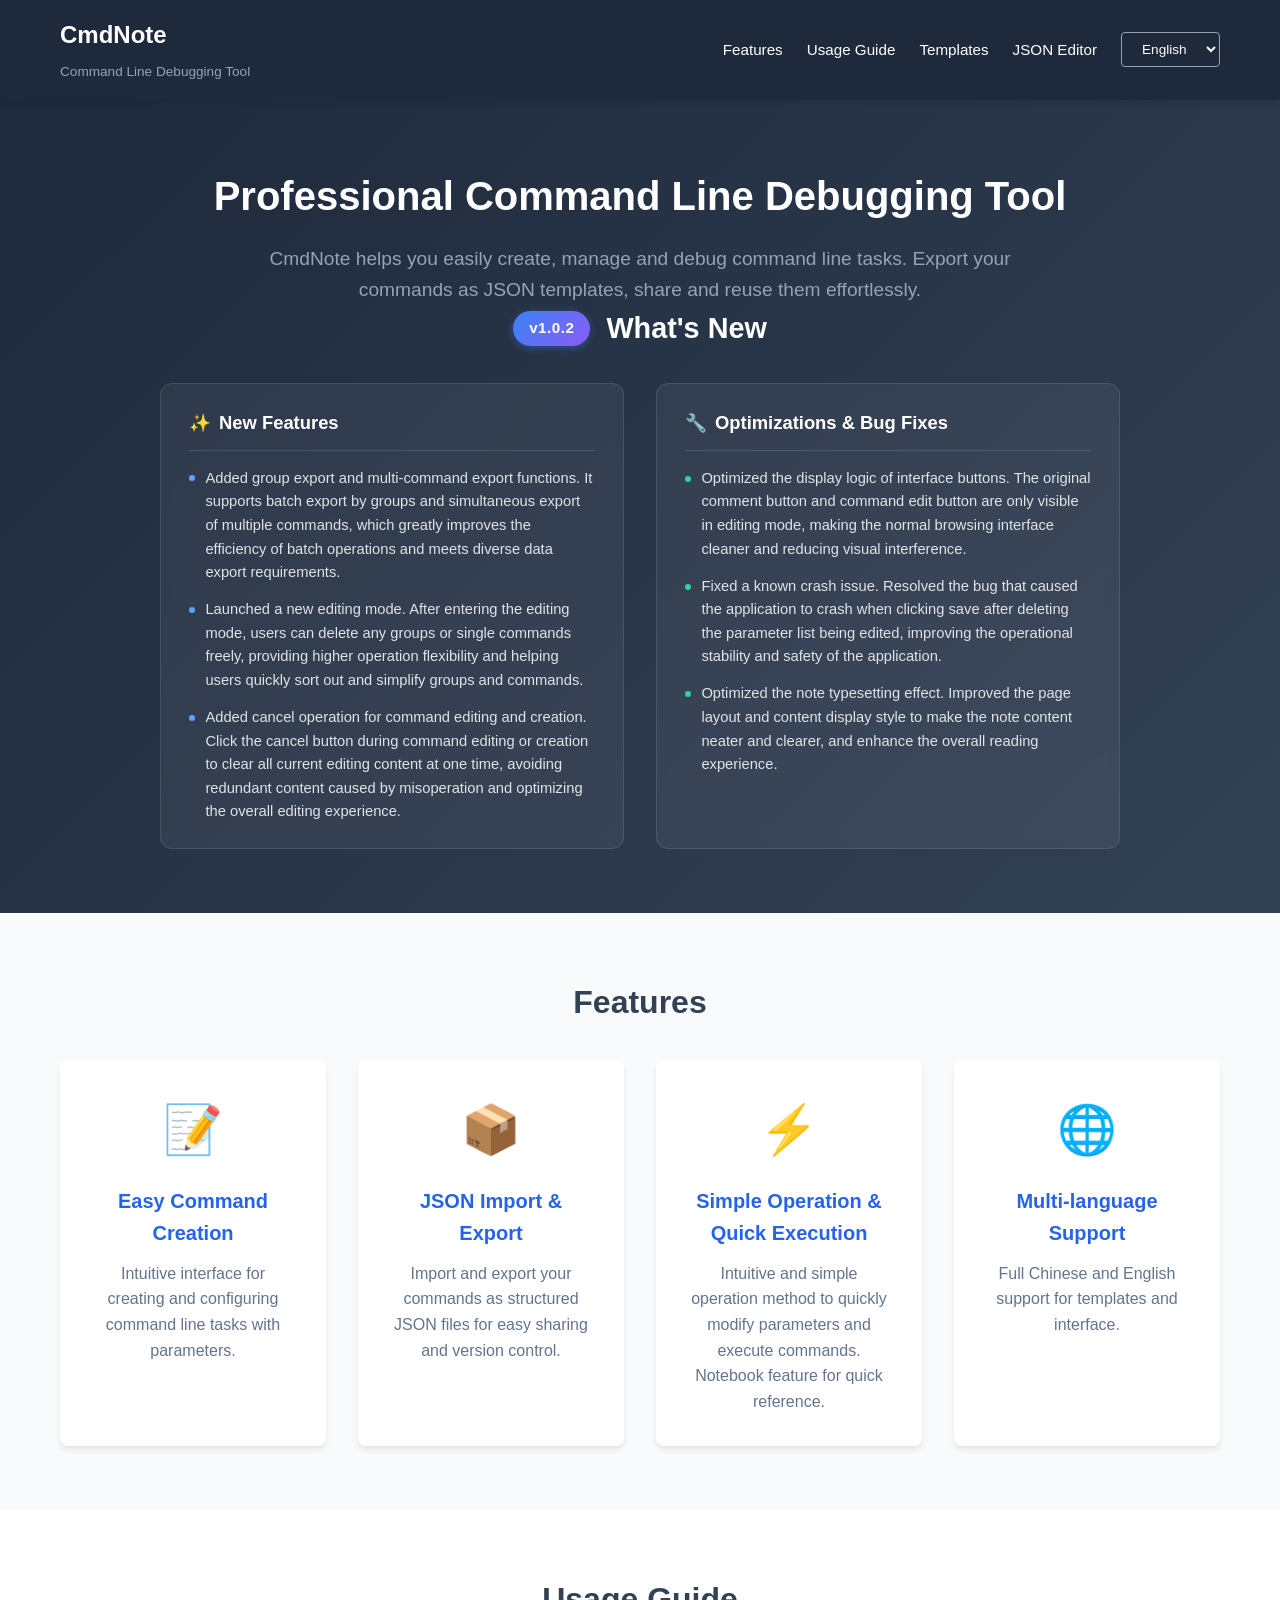
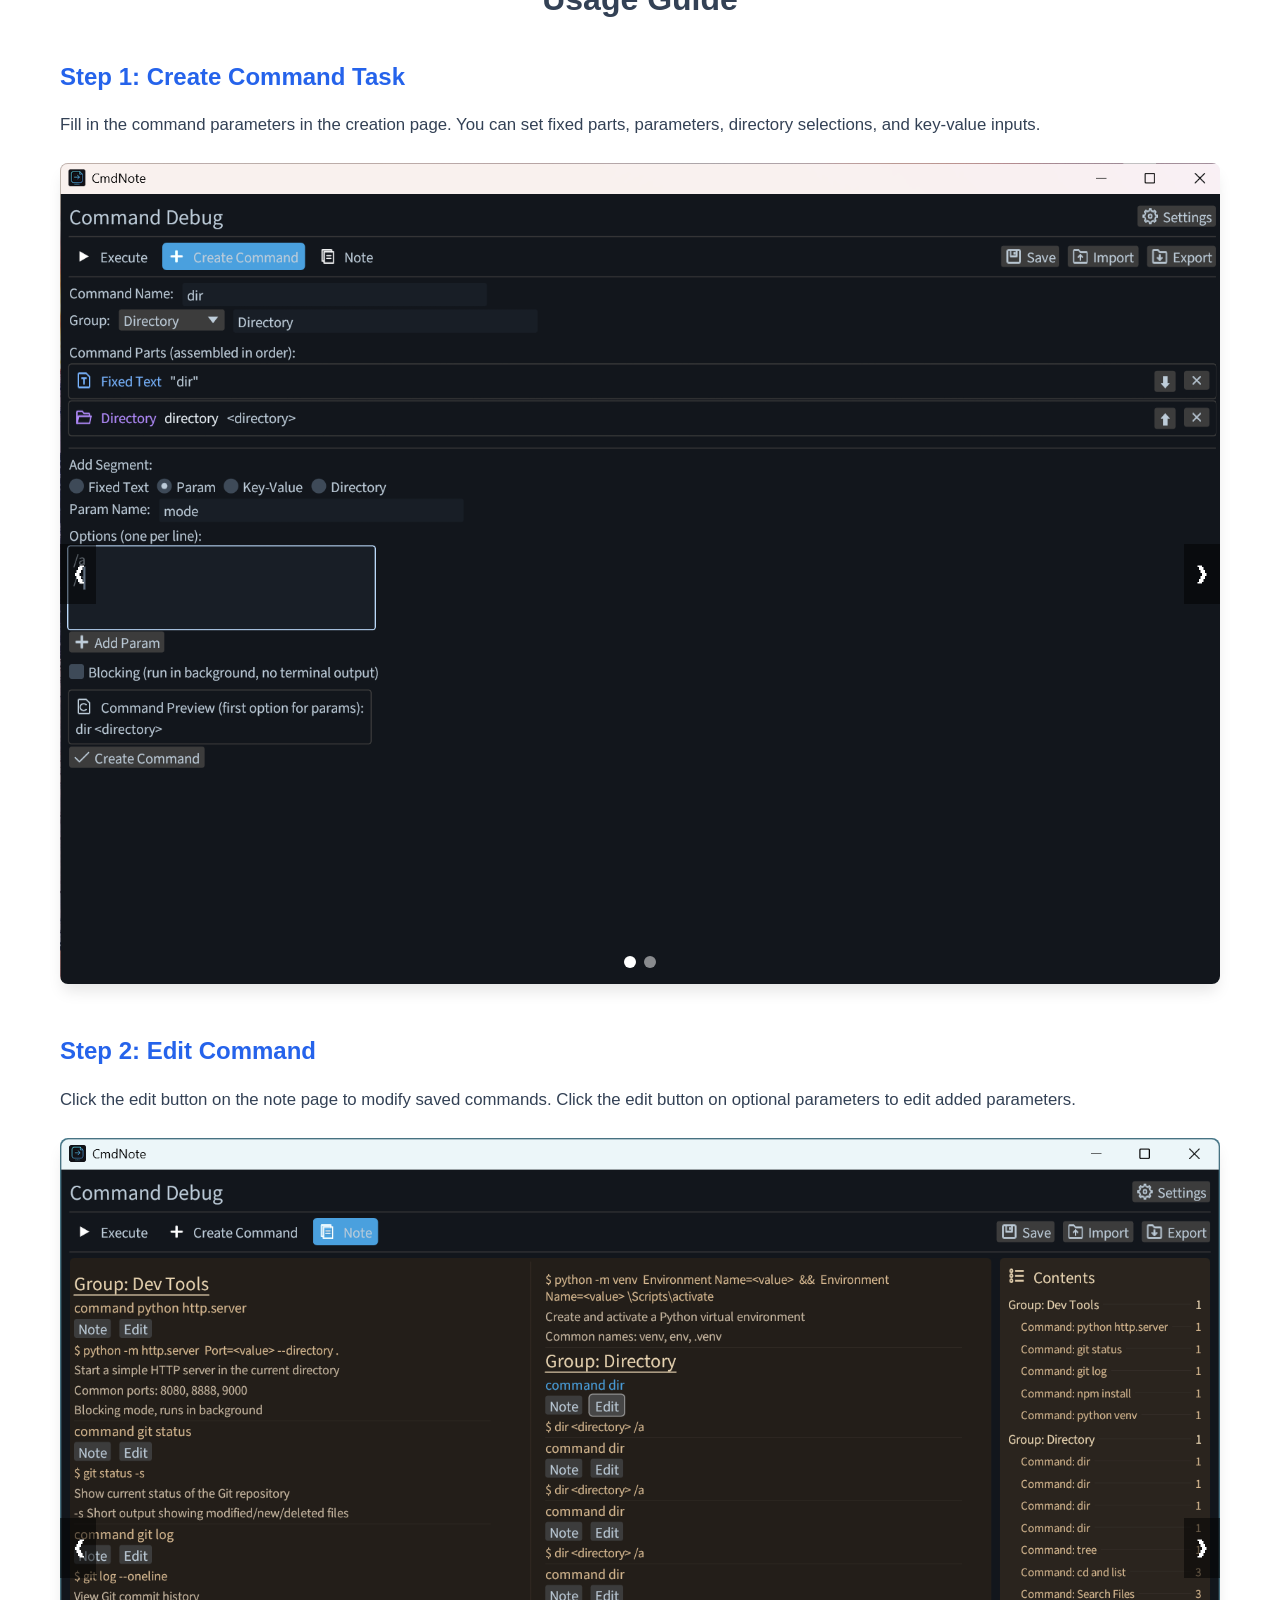
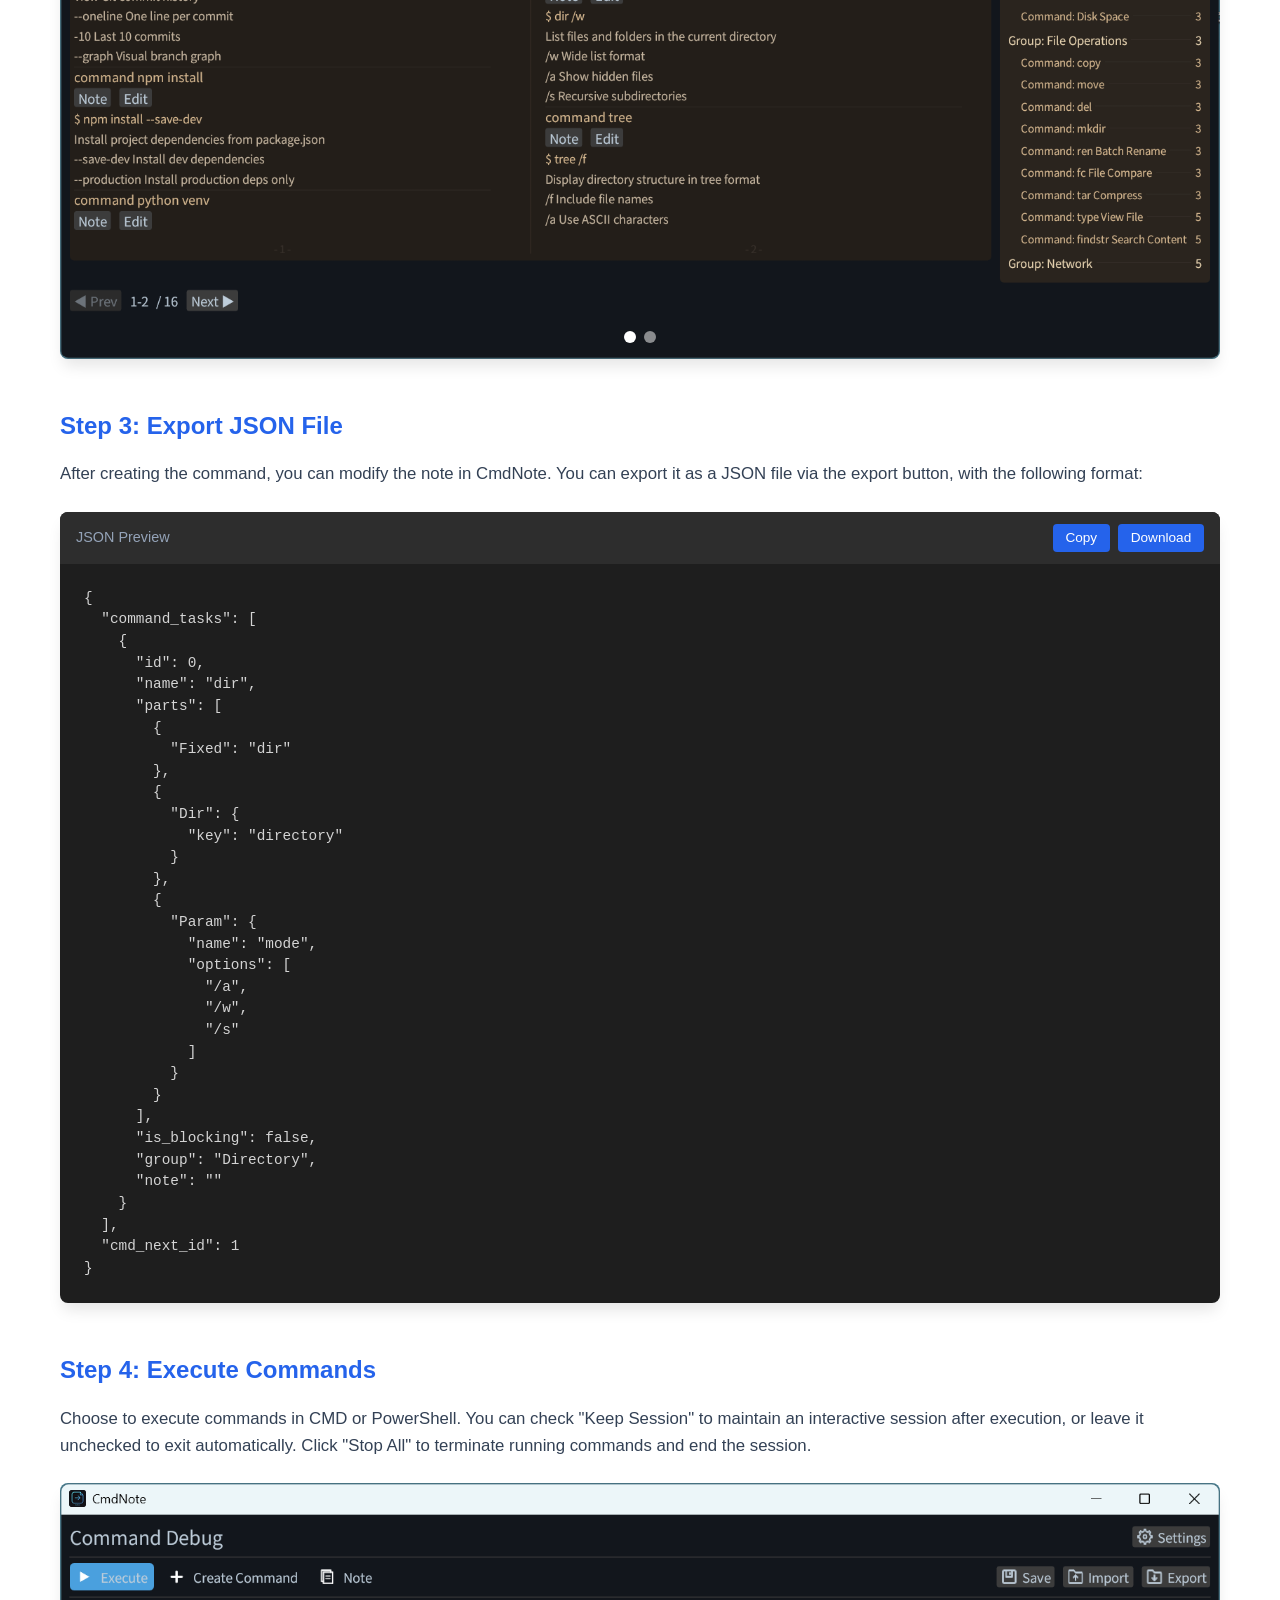
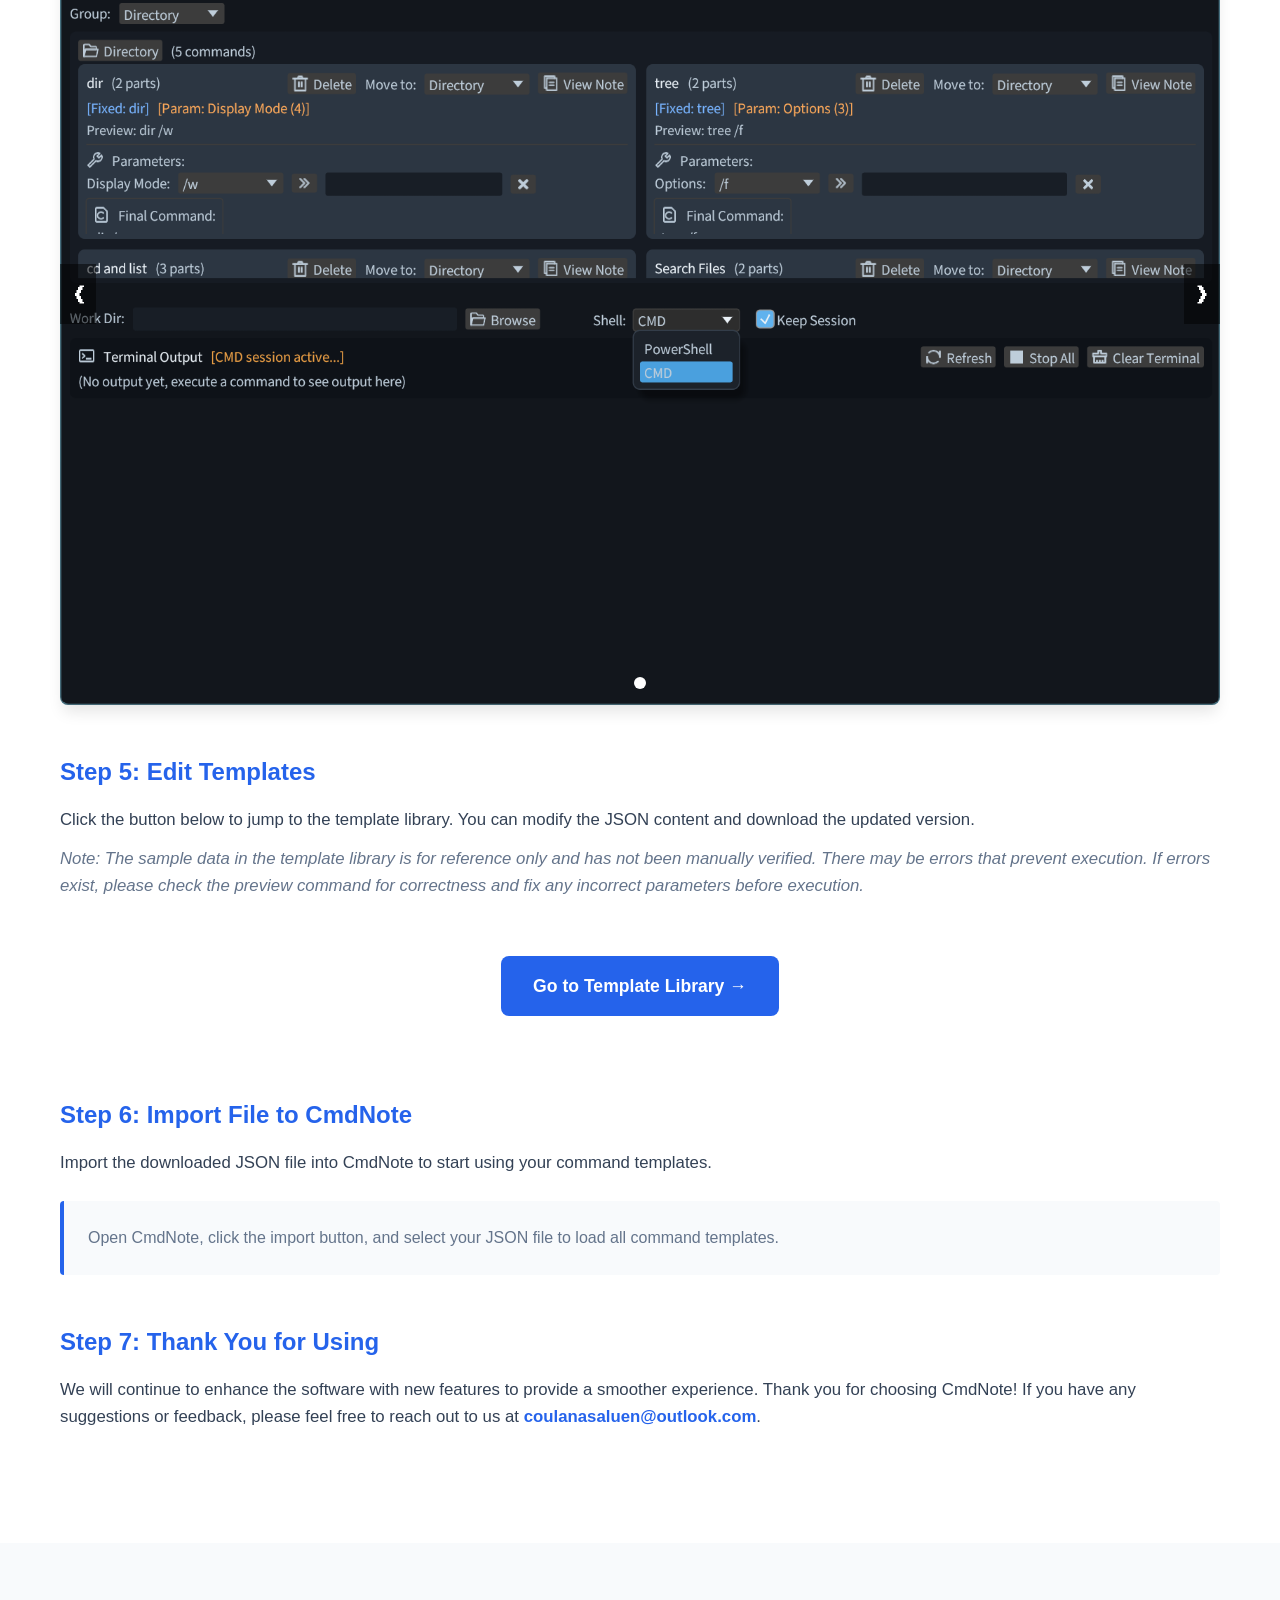
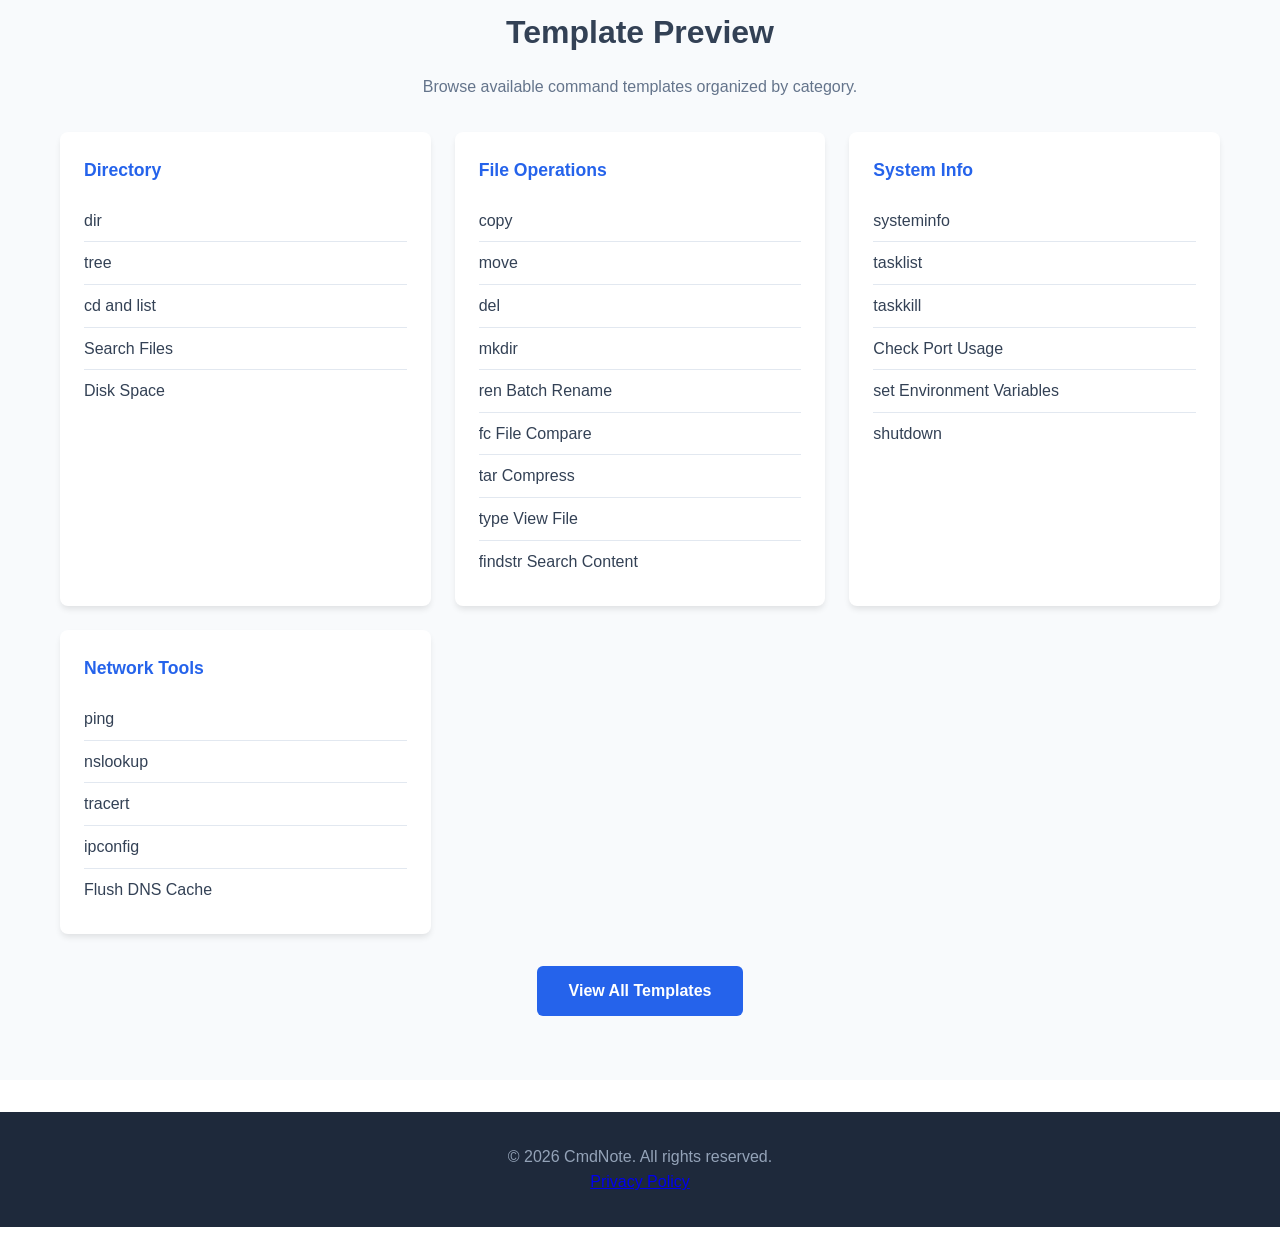
==== index.html @ c397da5b "add update note" ====
<!DOCTYPE html>
<html lang="zh-CN">

<head>
    <meta charset="UTF-8">
    <meta name="viewport" content="width=device-width, initial-scale=1.0">
    <title>CmdNote - Command Line Debugging Tool</title>
    <link rel="stylesheet" href="css/style.css">
</head>

<body>
    <header class="header">
        <div class="container">
            <div class="logo">
                <h1>CmdNote</h1>
                <span class="tagline" data-i18n="tagline">Command Line Debugging Tool</span>
            </div>
            <nav class="nav">
                <a href="#features" data-i18n="nav_features">Features</a>
                <a href="#usage" data-i18n="nav_usage">Usage Guide</a>
                <a href="#templates" data-i18n="nav_templates">Templates</a>
                <a href="editor.html" data-i18n="nav_editor">JSON Editor</a>
                <select id="langSelect" class="lang-select">
                    <option value="en">English</option>
                    <option value="zh">中文</option>
                </select>
            </nav>
        </div>
    </header>

    <main>
        <section class="hero">
            <div class="container">
                <h2 data-i18n="hero_title">Professional Command Line Debugging Tool</h2>
                <p class="hero-desc" data-i18n="hero_desc">CmdNote helps you easily create, manage and debug command
                    line tasks. Export your commands as JSON templates, share and reuse them effortlessly.</p>
                <div class="update-notes" id="updateNotes">
                    <div class="update-header">
                        <span class="update-badge" id="updateBadge"></span>
                        <h3 class="update-title" data-i18n="update_title">What's New</h3>
                    </div>
                    <div class="update-columns" id="updateColumns">
                        <div class="update-section" id="newFeaturesSection">
                            <h4 class="update-section-title" id="newFeaturesTitle"></h4>
                            <ul class="update-list" id="newFeaturesList"></ul>
                        </div>
                        <div class="update-section" id="bugFixesSection">
                            <h4 class="update-section-title" id="bugFixesTitle"></h4>
                            <ul class="update-list" id="bugFixesList"></ul>
                        </div>
                    </div>
                </div>
            </div>
        </section>

        <section id="features" class="features">
            <div class="container">
                <h2 data-i18n="features_title">Features</h2>
                <div class="feature-grid">
                    <div class="feature-card">
                        <div class="feature-icon">📝</div>
                        <h3 data-i18n="feature_1_title">Easy Command Creation</h3>
                        <p data-i18n="feature_1_desc">Intuitive interface for creating and configuring command line
                            tasks with parameters.</p>
                    </div>
                    <div class="feature-card">
                        <div class="feature-icon">📦</div>
                        <h3 data-i18n="feature_2_title">JSON Import & Export</h3>
                        <p data-i18n="feature_2_desc">Import and export your commands as structured JSON files for easy
                            sharing and version control.</p>
                    </div>
                    <div class="feature-card">
                        <div class="feature-icon">⚡</div>
                        <h3 data-i18n="feature_3_title">Simple Operation & Quick Execution</h3>
                        <p data-i18n="feature_3_desc">Intuitive and simple operation method to quickly modify parameters
                            and execute commands. Notebook feature for quick reference.</p>
                    </div>
                    <div class="feature-card">
                        <div class="feature-icon">🌐</div>
                        <h3 data-i18n="feature_4_title">Multi-language Support</h3>
                        <p data-i18n="feature_4_desc">Full Chinese and English support for templates and interface.</p>
                    </div>
                </div>
            </div>
        </section>

        <section id="usage" class="usage-guide">
            <div class="container">
                <h2 data-i18n="usage_title">Usage Guide</h2>

                <div class="usage-step">
                    <h3 data-i18n="step_1_title">Step 1: Create Command Task</h3>
                    <p data-i18n="step_1_desc">Fill in the command parameters in the creation page. You can set fixed
                        parts, parameters, directory selections, and key-value inputs.</p>
                    <div class="carousel" id="step1Carousel">
                        <div class="carousel-inner">
                            <div class="carousel-item active">
                                <img src="create_1.png" alt="Command Creation Page 1">
                            </div>
                            <div class="carousel-item">
                                <img src="create_2.png" alt="Command Creation Page 2">
                            </div>
                        </div>
                        <button class="carousel-control prev" onclick="moveCarousel(-1)">&#10094;</button>
                        <button class="carousel-control next" onclick="moveCarousel(1)">&#10095;</button>
                        <div class="carousel-indicators">
                            <span class="indicator active" onclick="goToSlide(0)"></span>
                            <span class="indicator" onclick="goToSlide(1)"></span>
                        </div>
                    </div>
                </div>

                <div class="usage-step">
                    <h3 data-i18n="step_2_title">Step 2: Edit Command</h3>
                    <p data-i18n="step_2_desc">Click the edit button on the note page to modify saved commands. Click
                        the edit button on optional parameters to edit added parameters.</p>
                    <div class="carousel" id="step2Carousel">
                        <div class="carousel-inner">
                            <div class="carousel-item active">
                                <img src="edit1.png" alt="Command Edit Page 1">
                            </div>
                            <div class="carousel-item">
                                <img src="edit2.png" alt="Command Edit Page 2">
                            </div>
                        </div>
                        <button class="carousel-control prev"
                            onclick="moveCarousel(-1, 'step2Carousel')">&#10094;</button>
                        <button class="carousel-control next"
                            onclick="moveCarousel(1, 'step2Carousel')">&#10095;</button>
                        <div class="carousel-indicators">
                            <span class="indicator active" onclick="goToSlide(0, 'step2Carousel')"></span>
                            <span class="indicator" onclick="goToSlide(1, 'step2Carousel')"></span>
                        </div>
                    </div>
                </div>

                <div class="usage-step">
                    <h3 data-i18n="step_3_title">Step 3: View Exported JSON</h3>
                    <p data-i18n="step_3_desc">After creating the command, the system will generate a structured JSON
                        file. You can copy or download it directly.</p>
                    <div class="code-demo">
                        <div class="code-header">
                            <span data-i18n="json_preview">JSON Preview</span>
                            <div class="code-actions">
                                <button class="btn-copy" onclick="copyDemoJson()" data-i18n="btn_copy">Copy</button>
                                <button class="btn-download" onclick="downloadDemoJson()"
                                    data-i18n="btn_download">Download</button>
                            </div>
                        </div>
                        <pre class="code-block"><code id="demoJson">{
  "command_tasks": [
    {
      "id": 0,
      "name": "dir",
      "parts": [
        {
          "Fixed": "dir"
        },
        {
          "Dir": {
            "key": "directory"
          }
        },
        {
          "Param": {
            "name": "mode",
            "options": [
              "/a",
              "/w",
              "/s"
            ]
          }
        }
      ],
      "is_blocking": false,
      "group": "Directory",
      "note": ""
    }
  ],
  "cmd_next_id": 1
}</code></pre>
                    </div>
                </div>

                <div class="usage-step">
                    <h3 data-i18n="step_4_title">Step 4: Execute Commands</h3>
                    <p data-i18n="step_4_desc">Choose to execute commands in CMD or PowerShell. You can check "Keep
                        Session" to maintain an interactive session after execution, or leave it unchecked to exit
                        automatically. Click "Stop All" to terminate running commands and end the session.</p>
                    <div class="carousel" id="step4Carousel">
                        <div class="carousel-inner">
                            <div class="carousel-item active">
                                <img src="exec.png" alt="Command Execution Page">
                            </div>
                        </div>
                        <button class="carousel-control prev"
                            onclick="moveCarousel(-1, 'step4Carousel')">&#10094;</button>
                        <button class="carousel-control next"
                            onclick="moveCarousel(1, 'step4Carousel')">&#10095;</button>
                        <div class="carousel-indicators">
                            <span class="indicator active" onclick="goToSlide(0, 'step4Carousel')"></span>
                        </div>
                    </div>
                </div>

                <div class="usage-step">
                    <h3 data-i18n="step_5_title">Step 5: Edit Templates</h3>
                    <p data-i18n="step_5_desc">Click the button below to jump to the template library. You can modify
                        the JSON content and download the updated version.</p>
                    <p class="usage-tip" data-i18n="step_5_tip"></p>
                    <div class="edit-link-container">
                        <a href="editor.html" class="edit-link" data-i18n="edit_link_text">Go to Template Library →</a>
                    </div>
                </div>

                <div class="usage-step">
                    <h3 data-i18n="step_6_title">Step 6: Import File to CmdNote</h3>
                    <p data-i18n="step_6_desc">Import the downloaded JSON file into CmdNote to start using your command
                        templates.</p>
                    <div class="import-tip">
                        <p data-i18n="import_tip">Open CmdNote, click the import button, and select your JSON file to
                            load all command templates.</p>
                    </div>
                </div>

                <div class="usage-step">
                    <h3 data-i18n="step_7_title">Step 7: Thank You for Using</h3>
                    <p data-i18n="step_7_desc">The software will continue to be updated with new features to make
                        operations more convenient. Thank you for using, and feel free to send your valuable feedback to
                        coulanasaluen@outlook.com.</p>
                </div>
            </div>
        </section>

        <section id="templates" class="templates-preview">
            <div class="container">
                <h2 data-i18n="templates_title">Template Preview</h2>
                <p class="templates-desc" data-i18n="templates_desc">Browse available command templates organized by
                    category.</p>
                <div id="templatePreview" class="template-preview-grid">
                </div>
                <div class="view-all-container">
                    <a href="editor.html" class="btn-primary" data-i18n="view_all_templates">View All Templates</a>
                </div>
            </div>
        </section>
    </main>

    <footer class="footer">
        <div class="container">
            <p>&copy; 2026 CmdNote. <span data-i18n="footer_rights">All rights reserved.</span></p>
            <p class="footer-links">
                <a href="privacy.html" data-i18n="footer_privacy">Privacy Policy</a>
            </p>
        </div>
    </footer>

    <script src="js/data.js"></script>
    <script src="js/i18n.js"></script>
    <script src="js/main.js"></script>
</body>

</html>
---- css/style.css ----
* {
    margin: 0;
    padding: 0;
    box-sizing: border-box;
}

:root {
    --primary-color: #2563eb;
    --primary-dark: #1d4ed8;
    --secondary-color: #64748b;
    --bg-color: #ffffff;
    --bg-light: #f8fafc;
    --bg-dark: #1e293b;
    --text-color: #334155;
    --text-light: #94a3b8;
    --border-color: #e2e8f0;
    --code-bg: #1e1e1e;
    --code-text: #d4d4d4;
    --success-color: #10b981;
    --shadow: 0 4px 6px -1px rgba(0, 0, 0, 0.1);
    --shadow-lg: 0 10px 15px -3px rgba(0, 0, 0, 0.1);
}

body {
    font-family: -apple-system, BlinkMacSystemFont, 'Segoe UI', Roboto, 'Helvetica Neue', Arial, sans-serif;
    color: var(--text-color);
    line-height: 1.6;
    background-color: var(--bg-color);
}

.container {
    max-width: 1200px;
    margin: 0 auto;
    padding: 0 20px;
}

/* Header */
.header {
    background: var(--bg-dark);
    color: white;
    padding: 1rem 0;
    position: sticky;
    top: 0;
    z-index: 100;
    box-shadow: var(--shadow);
}

.header .container {
    display: flex;
    justify-content: space-between;
    align-items: center;
}

.logo h1 {
    font-size: 1.5rem;
    font-weight: 700;
    margin-bottom: 0.25rem;
}

.tagline {
    font-size: 0.85rem;
    color: var(--text-light);
}

.nav {
    display: flex;
    align-items: center;
    gap: 1.5rem;
}

.nav a {
    color: white;
    text-decoration: none;
    font-size: 0.95rem;
    transition: color 0.2s;
}

.nav a:hover {
    color: var(--primary-color);
}

.lang-select {
    background: transparent;
    border: 1px solid var(--text-light);
    color: white;
    padding: 0.5rem 1rem;
    border-radius: 4px;
    cursor: pointer;
    font-size: 0.85rem;
    transition: all 0.2s;
    outline: none;
}

.lang-select:hover {
    background: var(--primary-color);
    border-color: var(--primary-color);
}

.lang-select option {
    background: var(--bg-dark);
    color: white;
}

/* Hero Section */
.hero {
    background: linear-gradient(135deg, var(--bg-dark) 0%, #334155 100%);
    color: white;
    padding: 4rem 0;
    text-align: center;
}

.hero h2 {
    font-size: 2.5rem;
    margin-bottom: 1rem;
}

.hero-desc {
    font-size: 1.2rem;
    max-width: 800px;
    margin: 0 auto;
    color: var(--text-light);
}

/* Update Notes */
.update-notes {
    max-width: 960px;
    margin: 0 auto;
    text-align: left;
}

.update-header {
    display: flex;
    align-items: center;
    gap: 1rem;
    margin-bottom: 2rem;
    justify-content: center;
}

.update-badge {
    display: inline-block;
    background: linear-gradient(135deg, #3b82f6, #8b5cf6);
    color: #fff;
    font-size: 0.95rem;
    font-weight: 700;
    padding: 0.35rem 1rem;
    border-radius: 20px;
    letter-spacing: 0.5px;
    box-shadow: 0 2px 8px rgba(59, 130, 246, 0.4);
}

.update-title {
    font-size: 1.8rem;
    font-weight: 700;
    margin: 0;
    color: #fff;
}

.update-columns {
    display: grid;
    grid-template-columns: 1fr 1fr;
    gap: 2rem;
}

.update-section {
    background: rgba(255, 255, 255, 0.06);
    border: 1px solid rgba(255, 255, 255, 0.1);
    border-radius: 12px;
    padding: 1.5rem 1.75rem;
    backdrop-filter: blur(4px);
    transition: transform 0.2s, box-shadow 0.2s;
}

.update-section:hover {
    transform: translateY(-3px);
    box-shadow: 0 8px 24px rgba(0, 0, 0, 0.25);
}

.update-section-title {
    font-size: 1.15rem;
    font-weight: 600;
    margin: 0 0 1rem 0;
    padding-bottom: 0.75rem;
    border-bottom: 1px solid rgba(255, 255, 255, 0.12);
    display: flex;
    align-items: center;
    gap: 0.5rem;
}

#newFeaturesSection .update-section-title::before {
    content: '✨';
    font-size: 1.1rem;
}

#bugFixesSection .update-section-title::before {
    content: '🔧';
    font-size: 1.1rem;
}

.update-list {
    list-style: none;
    padding: 0;
    margin: 0;
    display: flex;
    flex-direction: column;
    gap: 0.85rem;
}

.update-list li {
    display: flex;
    align-items: flex-start;
    gap: 0.65rem;
    font-size: 0.92rem;
    line-height: 1.6;
    color: rgba(255, 255, 255, 0.85);
}

.update-item-bullet {
    display: inline-block;
    width: 6px;
    height: 6px;
    min-width: 6px;
    border-radius: 50%;
    background: #60a5fa;
    margin-top: 0.55rem;
}

#bugFixesSection .update-item-bullet {
    background: #34d399;
}

@media (max-width: 768px) {
    .update-columns {
        grid-template-columns: 1fr;
    }

    .update-header {
        flex-direction: column;
        gap: 0.5rem;
    }

    .update-title {
        font-size: 1.5rem;
    }
}

/* Features Section */
.features {
    padding: 4rem 0;
    background: var(--bg-light);
}

.features h2 {
    text-align: center;
    font-size: 2rem;
    margin-bottom: 2rem;
}

.feature-grid {
    display: grid;
    grid-template-columns: repeat(auto-fit, minmax(250px, 1fr));
    gap: 2rem;
}

.feature-card {
    background: white;
    padding: 2rem;
    border-radius: 8px;
    box-shadow: var(--shadow);
    text-align: center;
    transition: transform 0.2s, box-shadow 0.2s;
}

.feature-card:hover {
    transform: translateY(-5px);
    box-shadow: var(--shadow-lg);
}

.feature-icon {
    font-size: 3rem;
    margin-bottom: 1rem;
}

.feature-card h3 {
    font-size: 1.25rem;
    margin-bottom: 0.75rem;
    color: var(--primary-color);
}

.feature-card p {
    color: var(--secondary-color);
}

/* Usage Guide Section */
.usage-guide {
    padding: 4rem 0;
}

.usage-guide h2 {
    text-align: center;
    font-size: 2rem;
    margin-bottom: 2rem;
}

.usage-step {
    margin-bottom: 3rem;
}

.usage-step h3 {
    font-size: 1.5rem;
    margin-bottom: 1rem;
    color: var(--primary-color);
}

.usage-step p {
    margin-bottom: 1.5rem;
    font-size: 1.05rem;
}

.usage-tip {
    font-size: 0.85rem;
    color: var(--secondary-color);
    margin-top: -0.75rem;
    margin-bottom: 1rem;
    font-style: italic;
}

.import-tip {
    background: var(--bg-light);
    border-left: 4px solid var(--primary-color);
    padding: 1.5rem;
    border-radius: 4px;
    margin-top: 1rem;
}

.import-tip p {
    margin: 0;
    color: var(--secondary-color);
    font-size: 1rem;
}

/* Carousel */
.carousel {
    position: relative;
    border-radius: 8px;
    overflow: hidden;
    box-shadow: var(--shadow-lg);
    background: var(--bg-light);
}

.carousel-inner {
    position: relative;
}

.carousel-item {
    display: none;
}

.carousel-item.active {
    display: block;
}

.carousel-item img {
    width: 100%;
    height: auto;
    display: block;
}

.carousel-control {
    position: absolute;
    top: 50%;
    transform: translateY(-50%);
    background: rgba(0, 0, 0, 0.5);
    color: white;
    border: none;
    padding: 1rem 0.75rem;
    cursor: pointer;
    font-size: 1.5rem;
    transition: background 0.2s;
    z-index: 10;
}

.carousel-control:hover {
    background: rgba(0, 0, 0, 0.8);
}

.carousel-control.prev {
    left: 0;
}

.carousel-control.next {
    right: 0;
}

.carousel-indicators {
    position: absolute;
    bottom: 1rem;
    left: 50%;
    transform: translateX(-50%);
    display: flex;
    gap: 0.5rem;
    z-index: 10;
}

.indicator {
    width: 12px;
    height: 12px;
    border-radius: 50%;
    background: rgba(255, 255, 255, 0.5);
    cursor: pointer;
    transition: background 0.2s;
}

.indicator.active {
    background: white;
}

/* Code Demo */
.code-demo {
    background: var(--code-bg);
    border-radius: 8px;
    overflow: hidden;
    box-shadow: var(--shadow-lg);
}

.code-header {
    background: #2d2d2d;
    padding: 0.75rem 1rem;
    display: flex;
    justify-content: space-between;
    align-items: center;
    color: var(--text-light);
    font-size: 0.9rem;
}

.code-actions {
    display: flex;
    gap: 0.5rem;
}

.code-actions button {
    background: var(--primary-color);
    color: white;
    border: none;
    padding: 0.4rem 0.8rem;
    border-radius: 4px;
    cursor: pointer;
    font-size: 0.85rem;
    transition: background 0.2s;
}

.code-actions button:hover {
    background: var(--primary-dark);
}

.code-block {
    padding: 1.5rem;
    overflow-x: auto;
    font-family: 'Consolas', 'Monaco', 'Courier New', monospace;
    font-size: 0.9rem;
    line-height: 1.5;
    color: var(--code-text);
}

/* Edit Link */
.edit-link-container {
    text-align: center;
    padding: 2rem;
}

.edit-link {
    display: inline-block;
    background: var(--primary-color);
    color: white;
    padding: 1rem 2rem;
    border-radius: 8px;
    text-decoration: none;
    font-size: 1.1rem;
    font-weight: 600;
    transition: background 0.2s, transform 0.2s;
}

.edit-link:hover {
    background: var(--primary-dark);
    transform: translateY(-2px);
}

/* Templates Preview */
.templates-preview {
    padding: 4rem 0;
    background: var(--bg-light);
}

.templates-preview h2 {
    text-align: center;
    font-size: 2rem;
    margin-bottom: 1rem;
}

.templates-desc {
    text-align: center;
    color: var(--secondary-color);
    margin-bottom: 2rem;
}

.template-preview-grid {
    display: grid;
    grid-template-columns: repeat(auto-fit, minmax(280px, 1fr));
    gap: 1.5rem;
    margin-bottom: 2rem;
}

.template-group-card {
    background: white;
    padding: 1.5rem;
    border-radius: 8px;
    box-shadow: var(--shadow);
}

.template-group-card h4 {
    color: var(--primary-color);
    margin-bottom: 1rem;
    font-size: 1.1rem;
}

.template-group-card ul {
    list-style: none;
    padding: 0;
}

.template-group-card li {
    padding: 0.5rem 0;
    border-bottom: 1px solid var(--border-color);
    color: var(--text-color);
}

.template-group-card li:last-child {
    border-bottom: none;
}

.view-all-container {
    text-align: center;
}

.btn-primary {
    display: inline-block;
    background: var(--primary-color);
    color: white;
    padding: 0.75rem 2rem;
    border-radius: 6px;
    text-decoration: none;
    font-weight: 600;
    transition: background 0.2s;
}

.btn-primary:hover {
    background: var(--primary-dark);
}

/* Editor Page */
.editor-page {
    padding: 2rem 0;
    min-height: calc(100vh - 200px);
}

.editor-container {
    display: grid;
    grid-template-columns: 300px 1fr;
    gap: 2rem;
    height: calc(100vh - 200px);
}

.template-sidebar {
    background: white;
    border: 1px solid var(--border-color);
    border-radius: 8px;
    padding: 1rem;
    overflow-y: auto;
}

.template-sidebar h3 {
    margin-bottom: 1rem;
    color: var(--primary-color);
}

.template-tree {
    font-size: 0.95rem;
}

.tree-group {
    margin-bottom: 0.5rem;
}

.tree-group-header {
    padding: 0.5rem;
    background: var(--bg-light);
    border-radius: 4px;
    cursor: pointer;
    font-weight: 600;
    display: flex;
    align-items: center;
    gap: 0.5rem;
    user-select: none;
}

.tree-group-header:hover {
    background: var(--border-color);
}

.tree-group-header::before {
    content: '▶';
    font-size: 0.7rem;
    transition: transform 0.2s;
}

.tree-group.expanded > .tree-group-header::before {
    transform: rotate(90deg);
}

.tree-items {
    display: none;
    padding-left: 1rem;
}

.tree-group.expanded > .tree-items {
    display: block;
}

.tree-item {
    padding: 0.4rem 0.5rem;
    cursor: pointer;
    border-radius: 4px;
    transition: background 0.2s;
}

.tree-item:hover {
    background: var(--bg-light);
}

.tree-item.active {
    background: var(--primary-color);
    color: white;
}

.editor-main {
    display: flex;
    flex-direction: column;
    background: white;
    border: 1px solid var(--border-color);
    border-radius: 8px;
    overflow: hidden;
}

.editor-header {
    background: var(--bg-light);
    padding: 1rem;
    display: flex;
    justify-content: space-between;
    align-items: center;
    border-bottom: 1px solid var(--border-color);
}

.editor-header h3 {
    color: var(--primary-color);
}

.editor-actions {
    display: flex;
    gap: 0.5rem;
}

.json-editor {
    flex: 1;
    padding: 1rem;
    font-family: 'Consolas', 'Monaco', 'Courier New', monospace;
    font-size: 0.9rem;
    line-height: 1.5;
    border: none;
    resize: none;
    background: var(--code-bg);
    color: var(--code-text);
    outline: none;
}

.editor-status {
    padding: 0.5rem 1rem;
    background: var(--bg-light);
    border-top: 1px solid var(--border-color);
    font-size: 0.85rem;
    color: var(--secondary-color);
}

/* Footer */
.footer {
    background: var(--bg-dark);
    color: var(--text-light);
    text-align: center;
    padding: 2rem 0;
    margin-top: 2rem;
}

/* Responsive */
@media (max-width: 768px) {
    .header .container {
        flex-direction: column;
        gap: 1rem;
    }

    .nav {
        flex-wrap: wrap;
        justify-content: center;
    }

    .hero h2 {
        font-size: 1.75rem;
    }

    .feature-grid {
        grid-template-columns: 1fr;
    }

    .editor-container {
        grid-template-columns: 1fr;
        height: auto;
    }

    .template-sidebar {
        max-height: 300px;
    }

    .json-editor {
        min-height: 400px;
    }
}

/* Privacy Policy Page */
.privacy-policy {
    padding: 3rem 0 4rem;
    background: var(--bg-light);
    min-height: calc(100vh - 200px);
}

.privacy-policy h1 {
    font-size: 2.5rem;
    margin-bottom: 0.5rem;
    color: var(--primary-color);
    text-align: center;
}

.privacy-effective-date,
.privacy-software-name {
    text-align: center;
    color: var(--secondary-color);
    font-size: 1rem;
    margin-bottom: 0.5rem;
}

.privacy-software-name {
    margin-bottom: 2.5rem;
}

.privacy-section {
    background: white;
    padding: 2rem;
    margin-bottom: 2rem;
    border-radius: 8px;
    box-shadow: var(--shadow);
}

.privacy-section h2 {
    font-size: 1.5rem;
    color: var(--primary-color);
    margin-bottom: 1.5rem;
    padding-bottom: 0.5rem;
    border-bottom: 2px solid var(--border-color);
}

.privacy-section h3 {
    font-size: 1.15rem;
    color: var(--text-color);
    margin-top: 1.5rem;
    margin-bottom: 0.75rem;
    font-weight: 600;
}

.privacy-section p {
    margin-bottom: 1rem;
    line-height: 1.8;
    color: var(--text-color);
}

.privacy-section ul,
.privacy-section ol {
    margin-left: 1.5rem;
    margin-bottom: 1rem;
}

.privacy-section li {
    margin-bottom: 0.75rem;
    line-height: 1.8;
    color: var(--text-color);
}

.privacy-section ol li {
    list-style-type: decimal;
}

.privacy-section ul li {
    list-style-type: disc;
}

/* Highlight Email */
.highlight-email {
    color: var(--primary-color);
    font-weight: 600;
    text-decoration: none;
    transition: color 0.2s;
}

.highlight-email:hover {
    color: var(--primary-dark);
    text-decoration: underline;
}
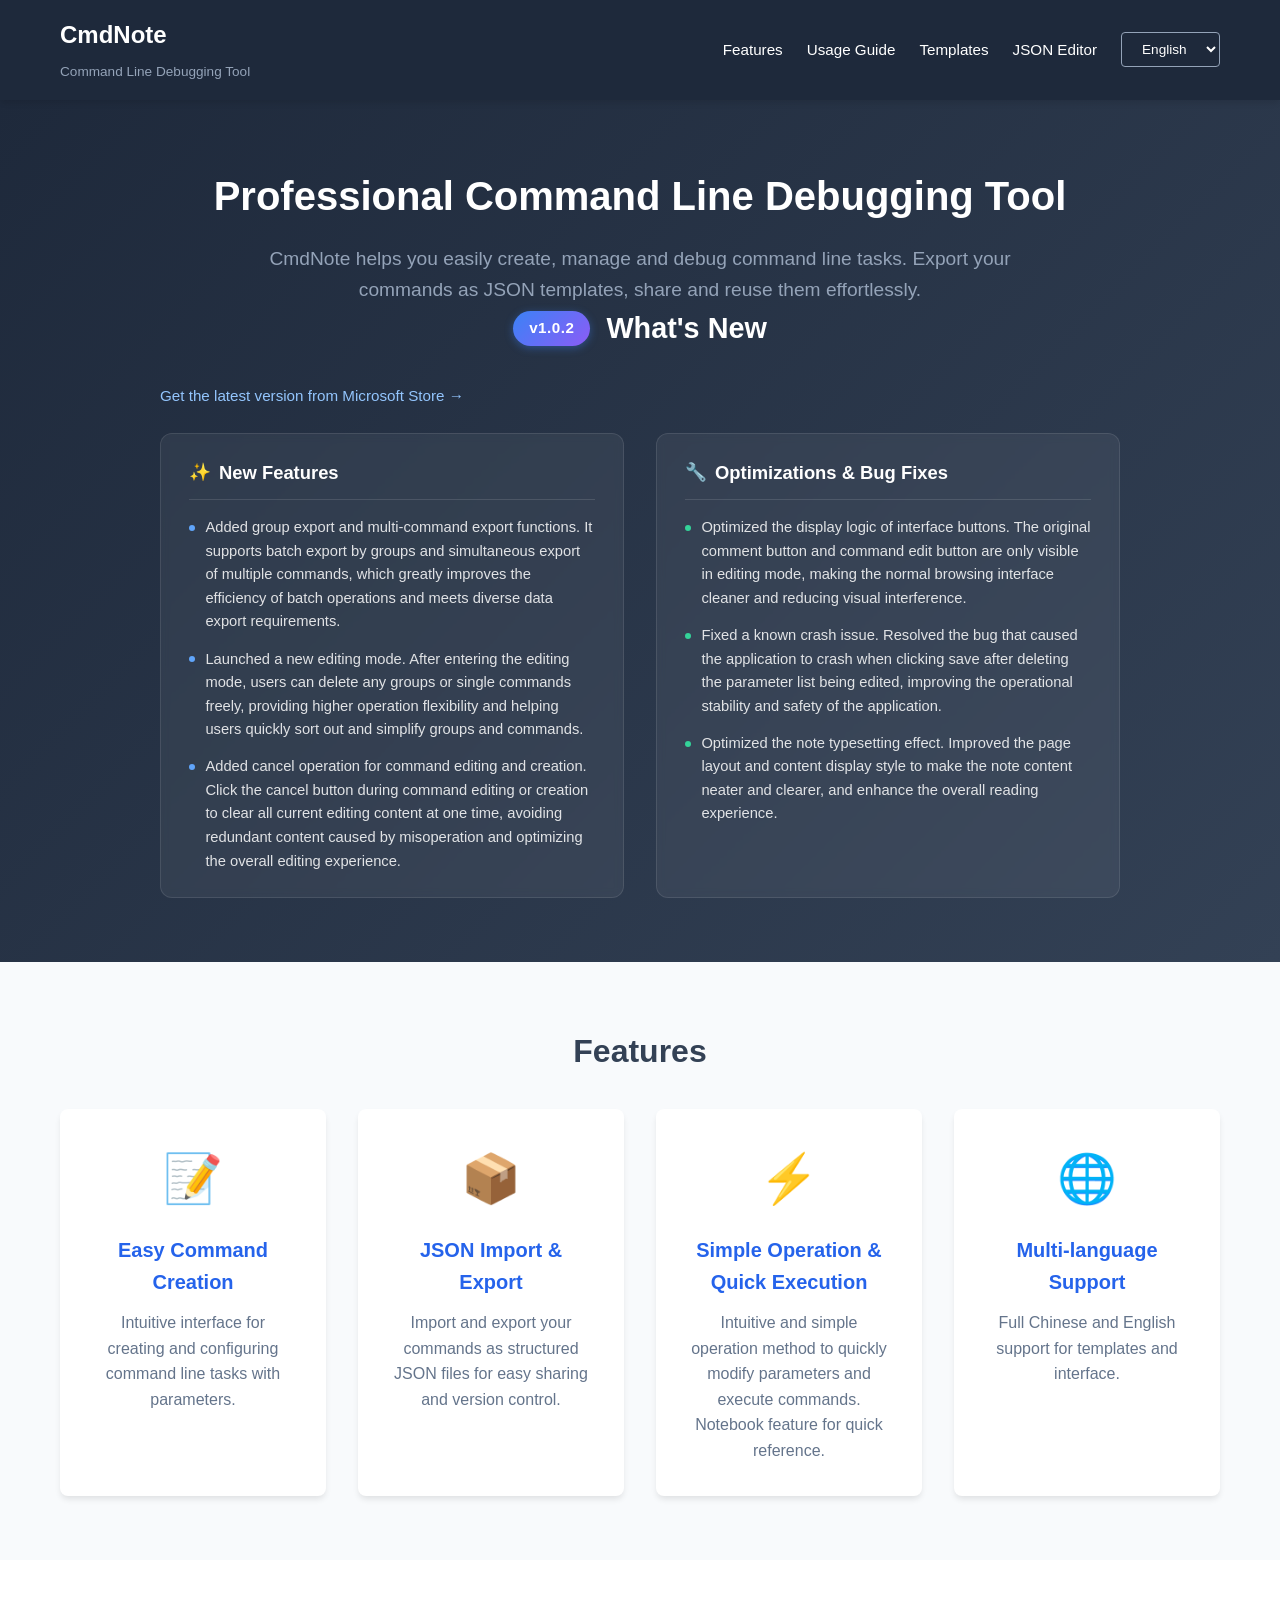
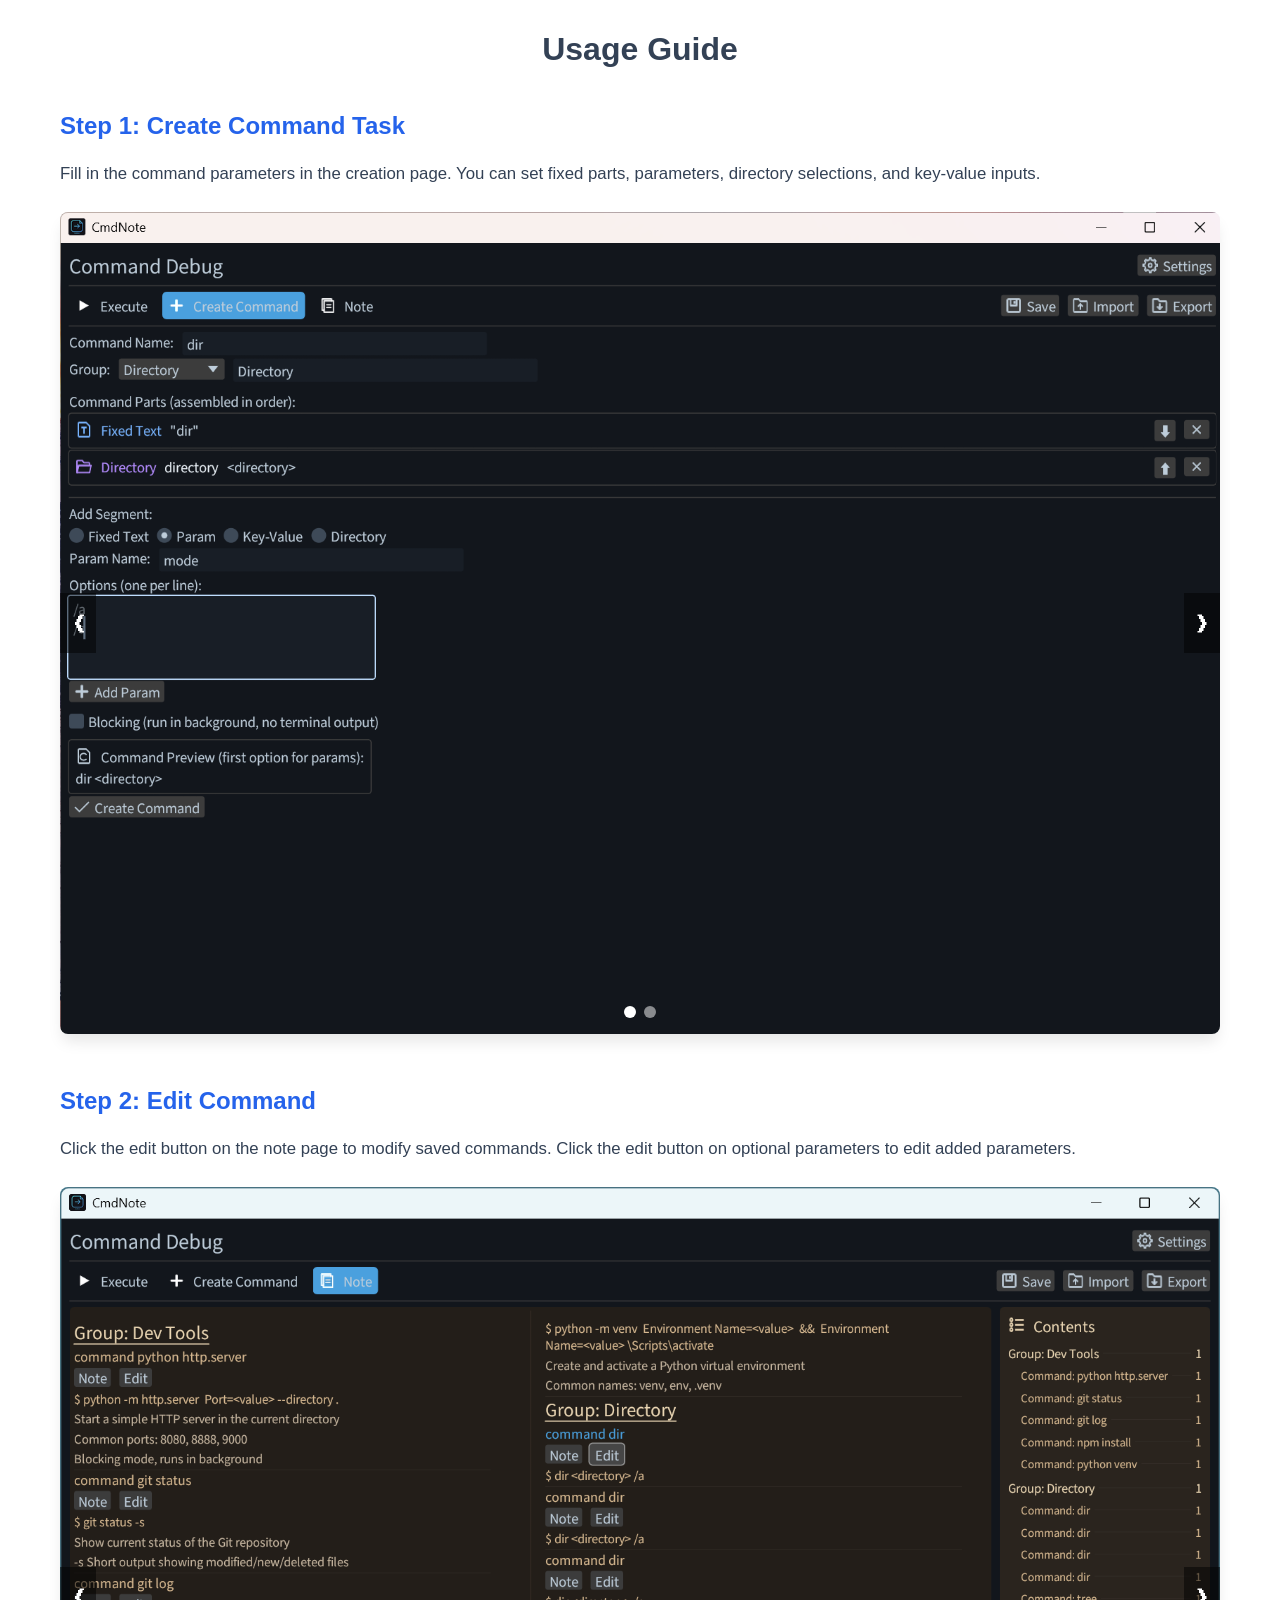
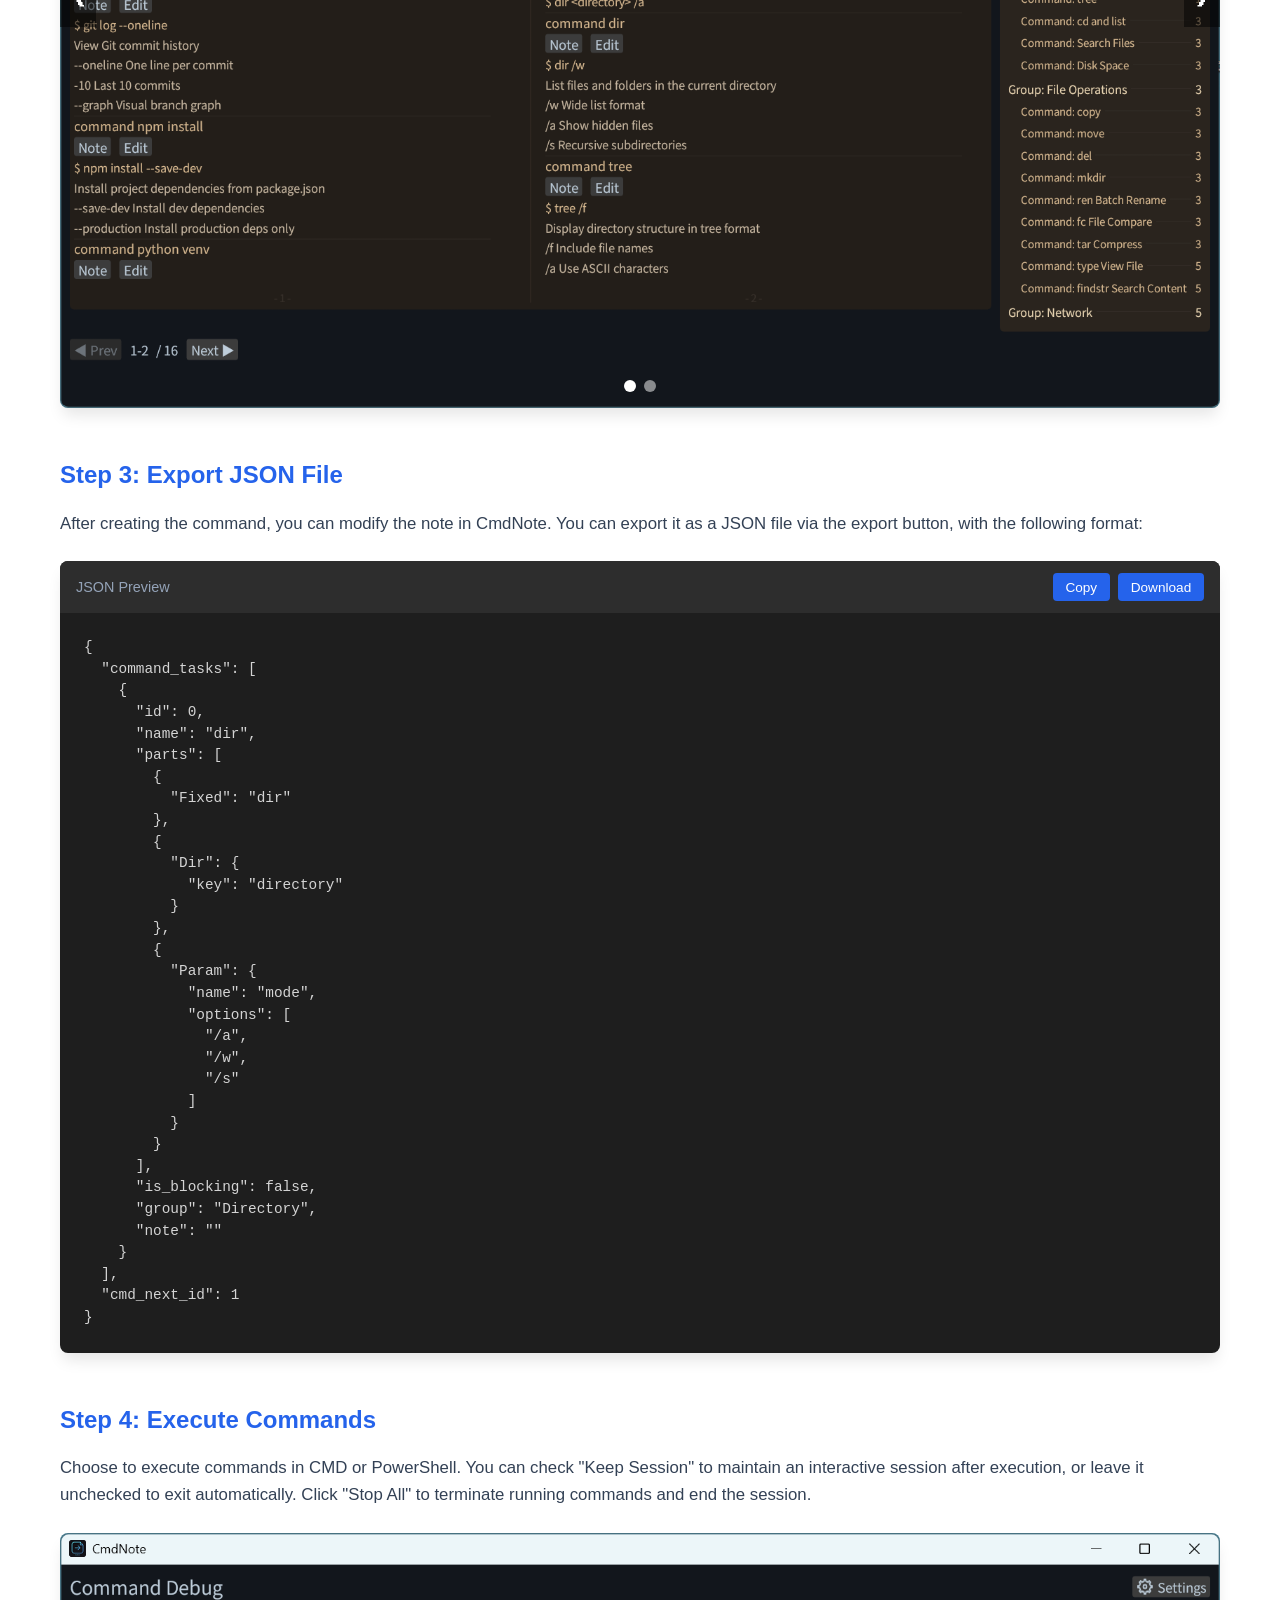
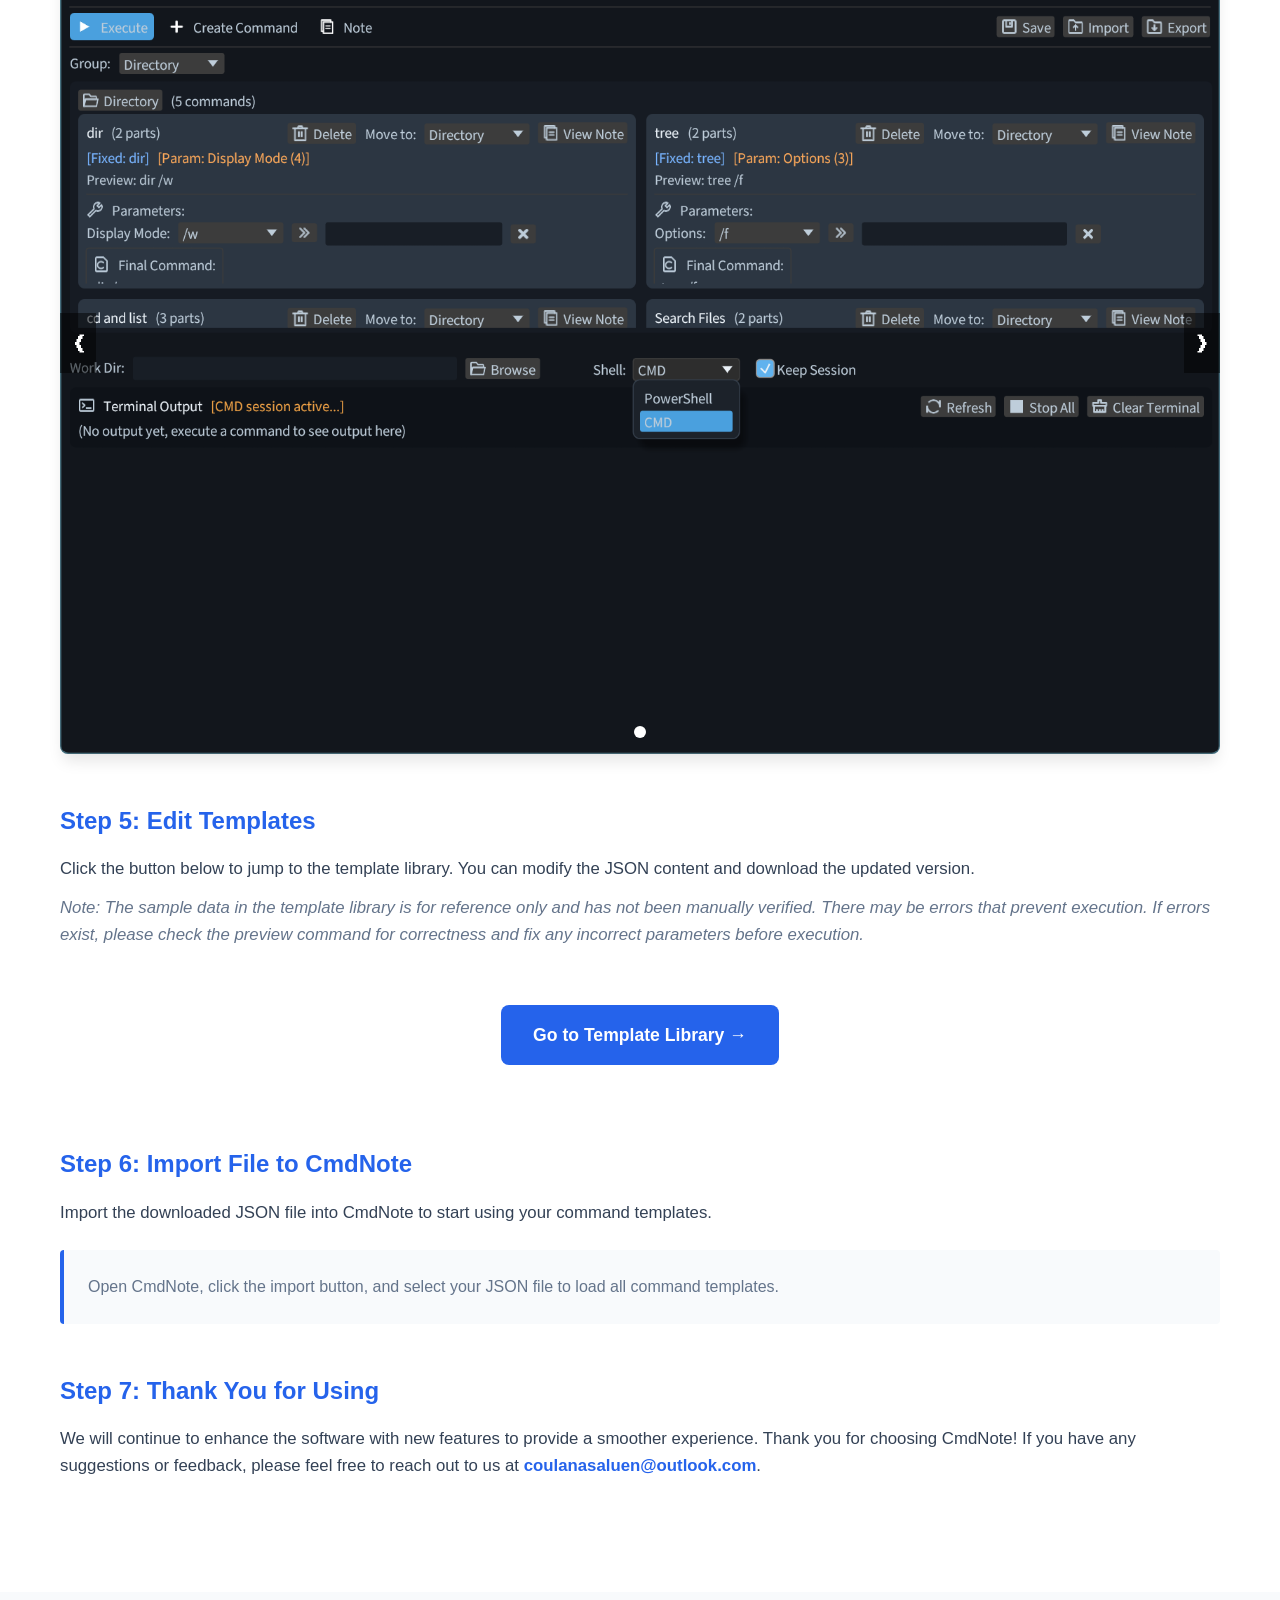
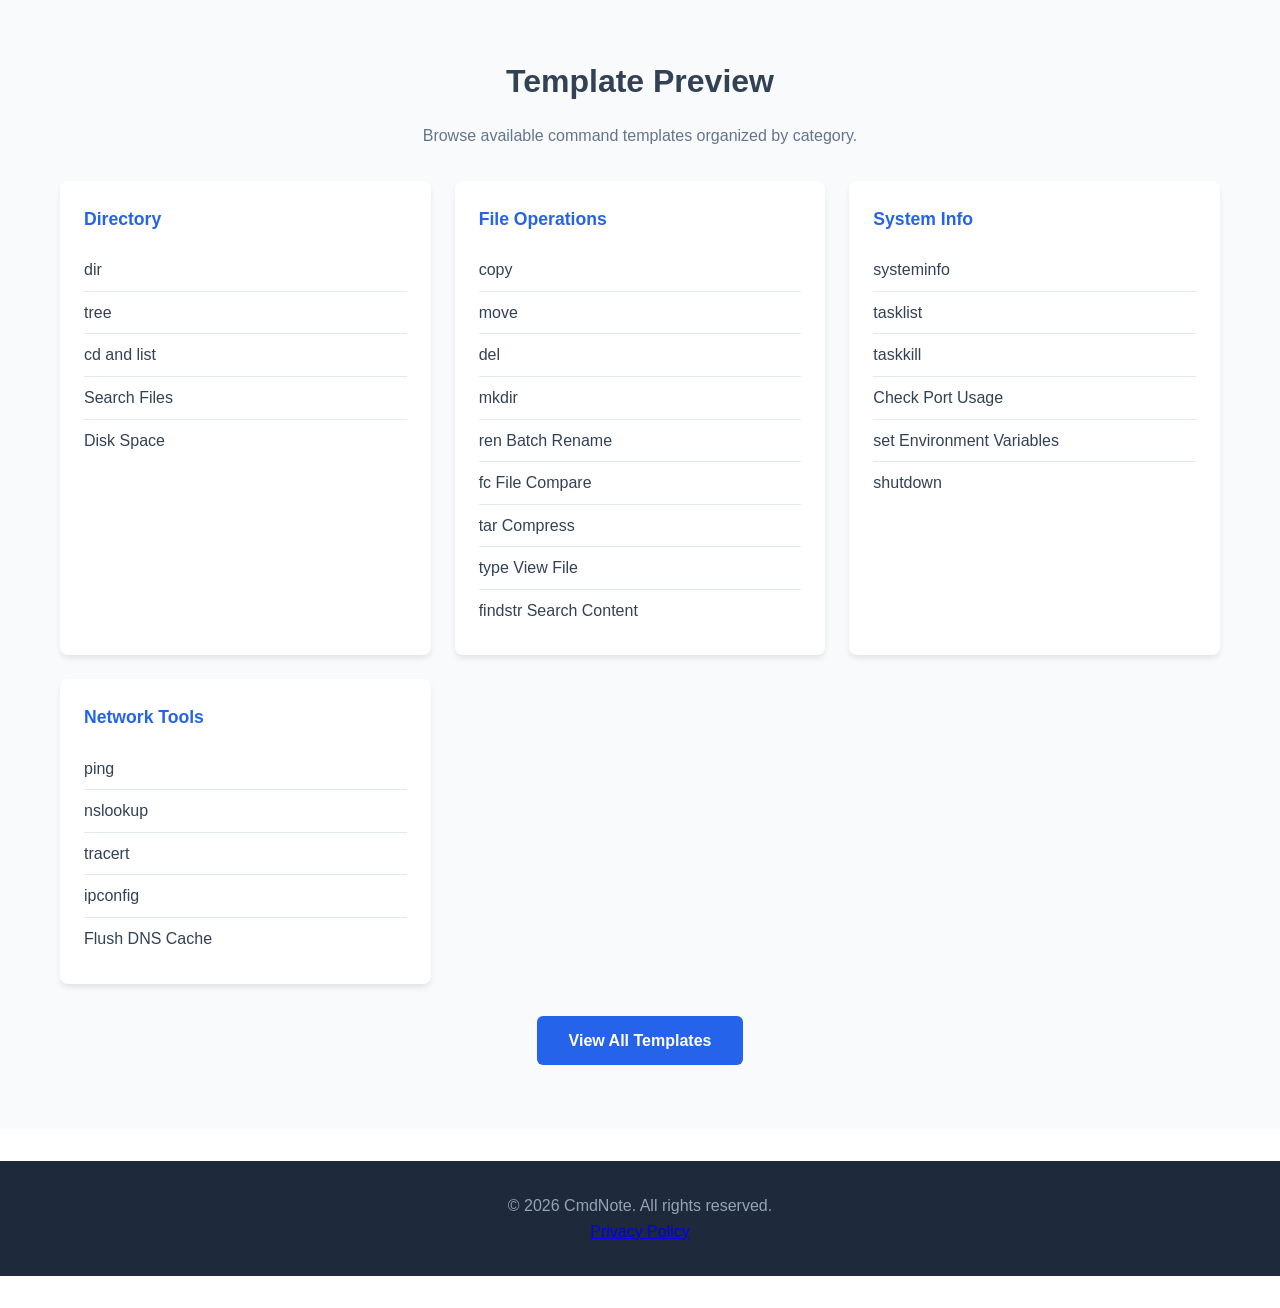
==== commit 7259087e: "add download link" ====
--- a/index.html
+++ b/index.html
@@ -39,6 +39,9 @@
                         <span class="update-badge" id="updateBadge"></span>
                         <h3 class="update-title" data-i18n="update_title">What's New</h3>
                     </div>
+                    <a class="update-store-link" href="https://apps.microsoft.com/detail/9PM4VGNCK04B" target="_blank"
+                        rel="noopener noreferrer" data-i18n="update_store_link">Get the latest version from Microsoft
+                        Store →</a>
                     <div class="update-columns" id="updateColumns">
                         <div class="update-section" id="newFeaturesSection">
                             <h4 class="update-section-title" id="newFeaturesTitle"></h4>
@@ -256,6 +259,7 @@
     </footer>
 
     <script src="js/data.js"></script>
+    <script src="js/update_notes.js"></script>
     <script src="js/i18n.js"></script>
     <script src="js/main.js"></script>
 </body>
--- a/css/style.css
+++ b/css/style.css
@@ -155,6 +155,20 @@
     color: #fff;
 }
 
+.update-store-link {
+    display: inline-block;
+    margin-bottom: 1.5rem;
+    color: #93c5fd;
+    font-size: 0.95rem;
+    text-decoration: none;
+    transition: color 0.2s;
+}
+
+.update-store-link:hover {
+    color: #bfdbfe;
+    text-decoration: underline;
+}
+
 .update-columns {
     display: grid;
     grid-template-columns: 1fr 1fr;
@@ -612,7 +626,7 @@
     transition: transform 0.2s;
 }
 
-.tree-group.expanded > .tree-group-header::before {
+.tree-group.expanded>.tree-group-header::before {
     transform: rotate(90deg);
 }
 
@@ -621,7 +635,7 @@
     padding-left: 1rem;
 }
 
-.tree-group.expanded > .tree-items {
+.tree-group.expanded>.tree-items {
     display: block;
 }
 
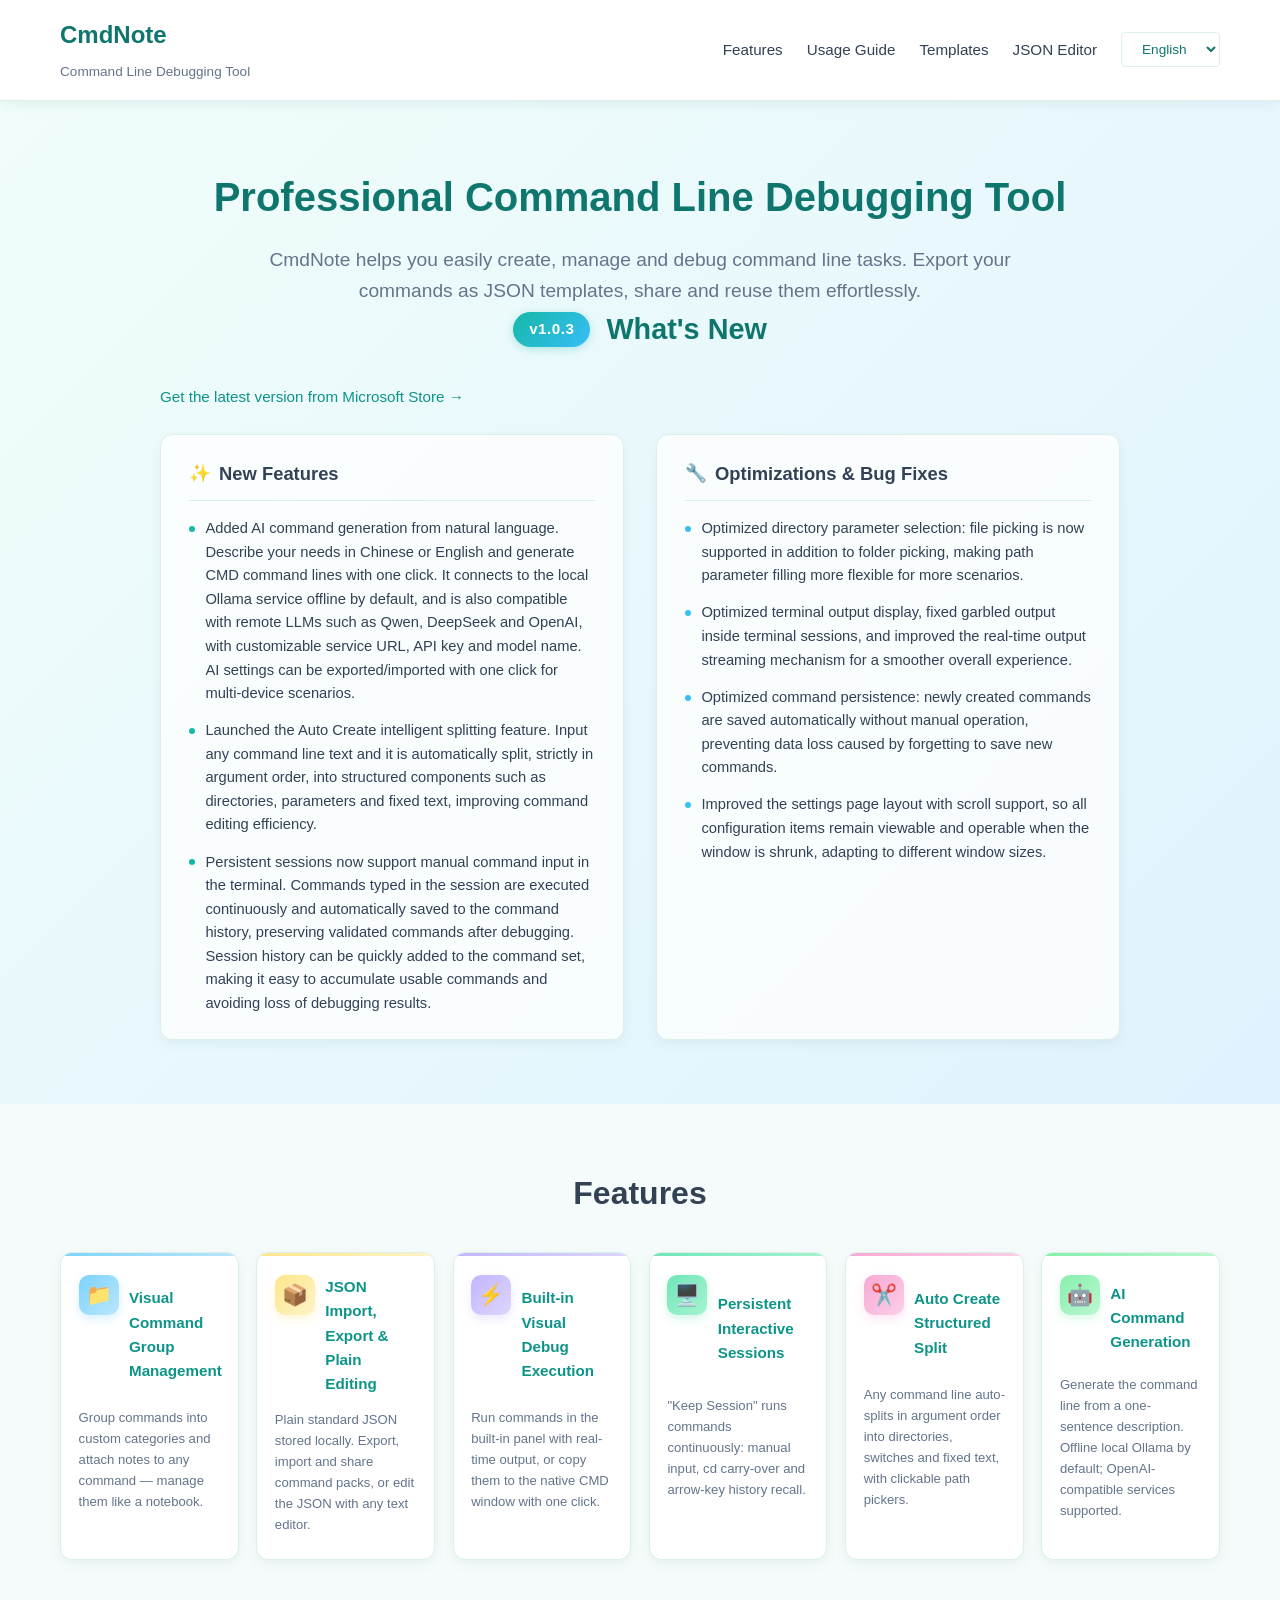
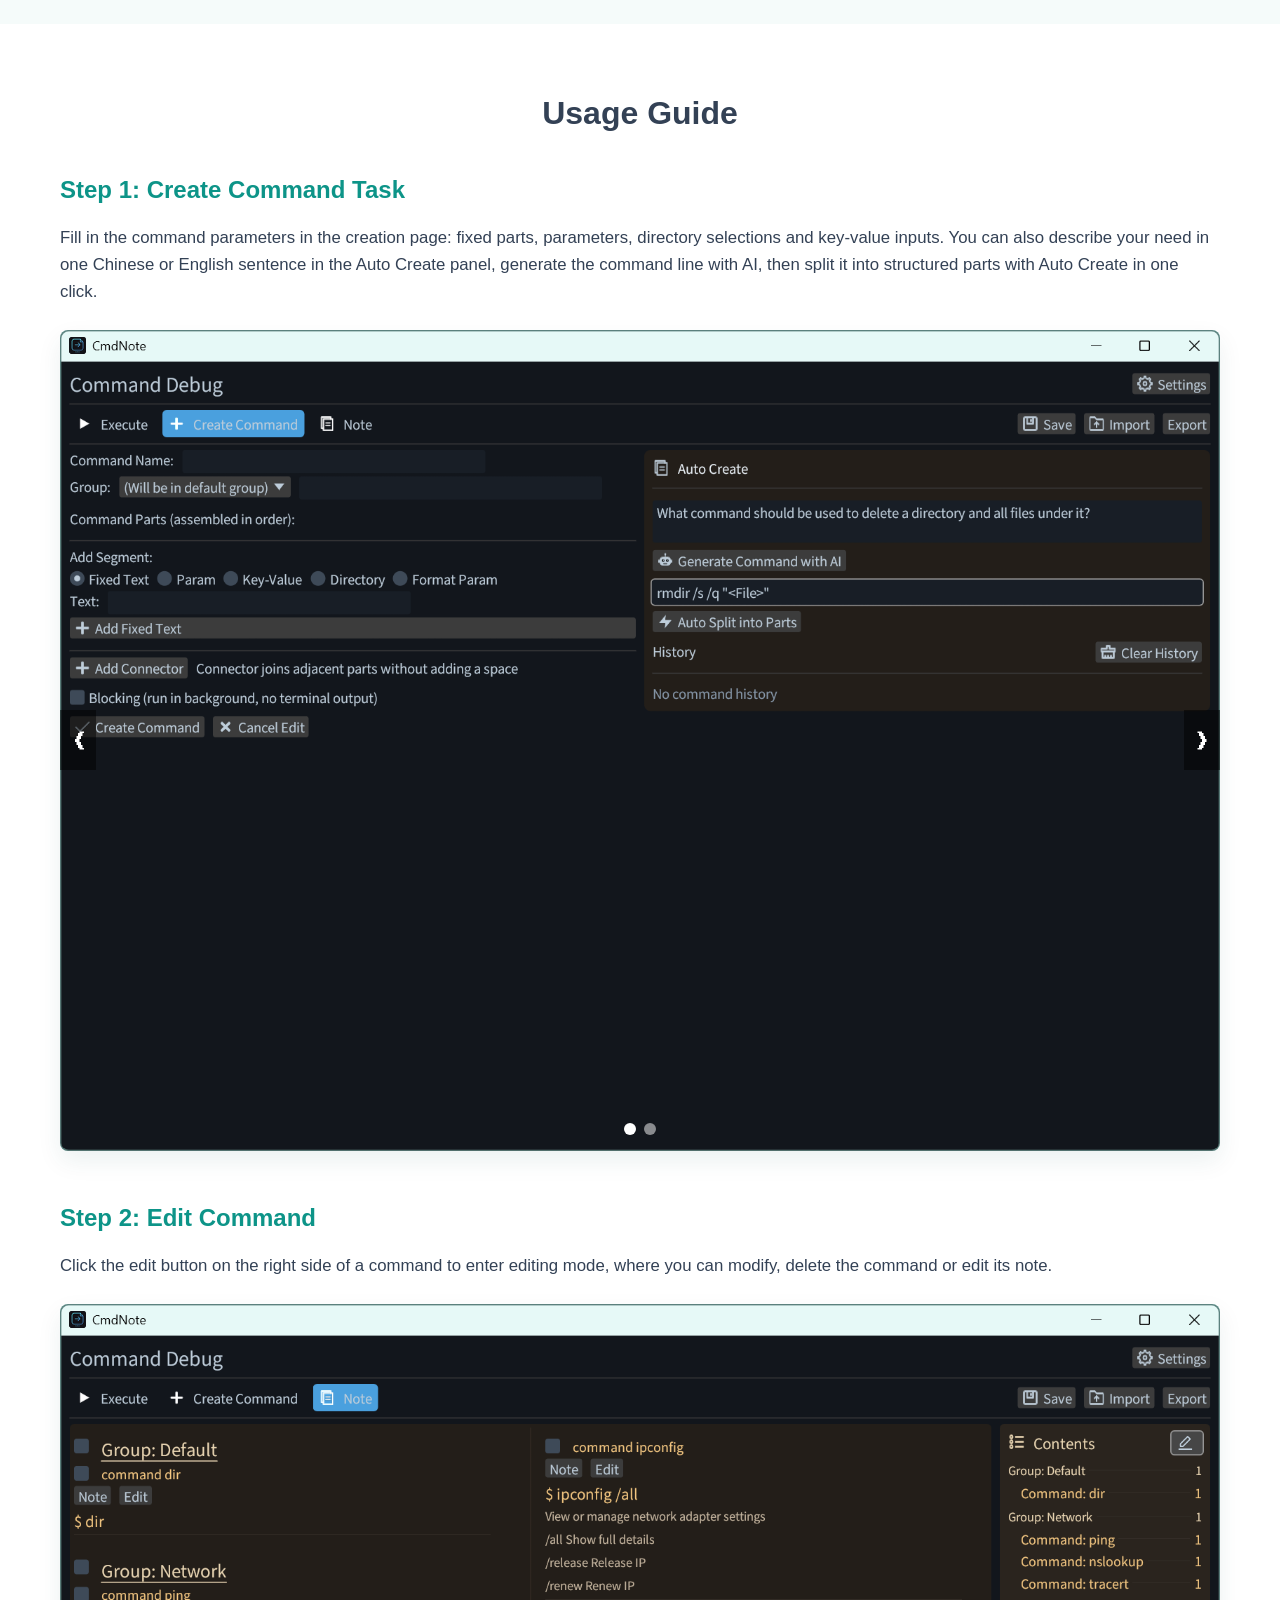
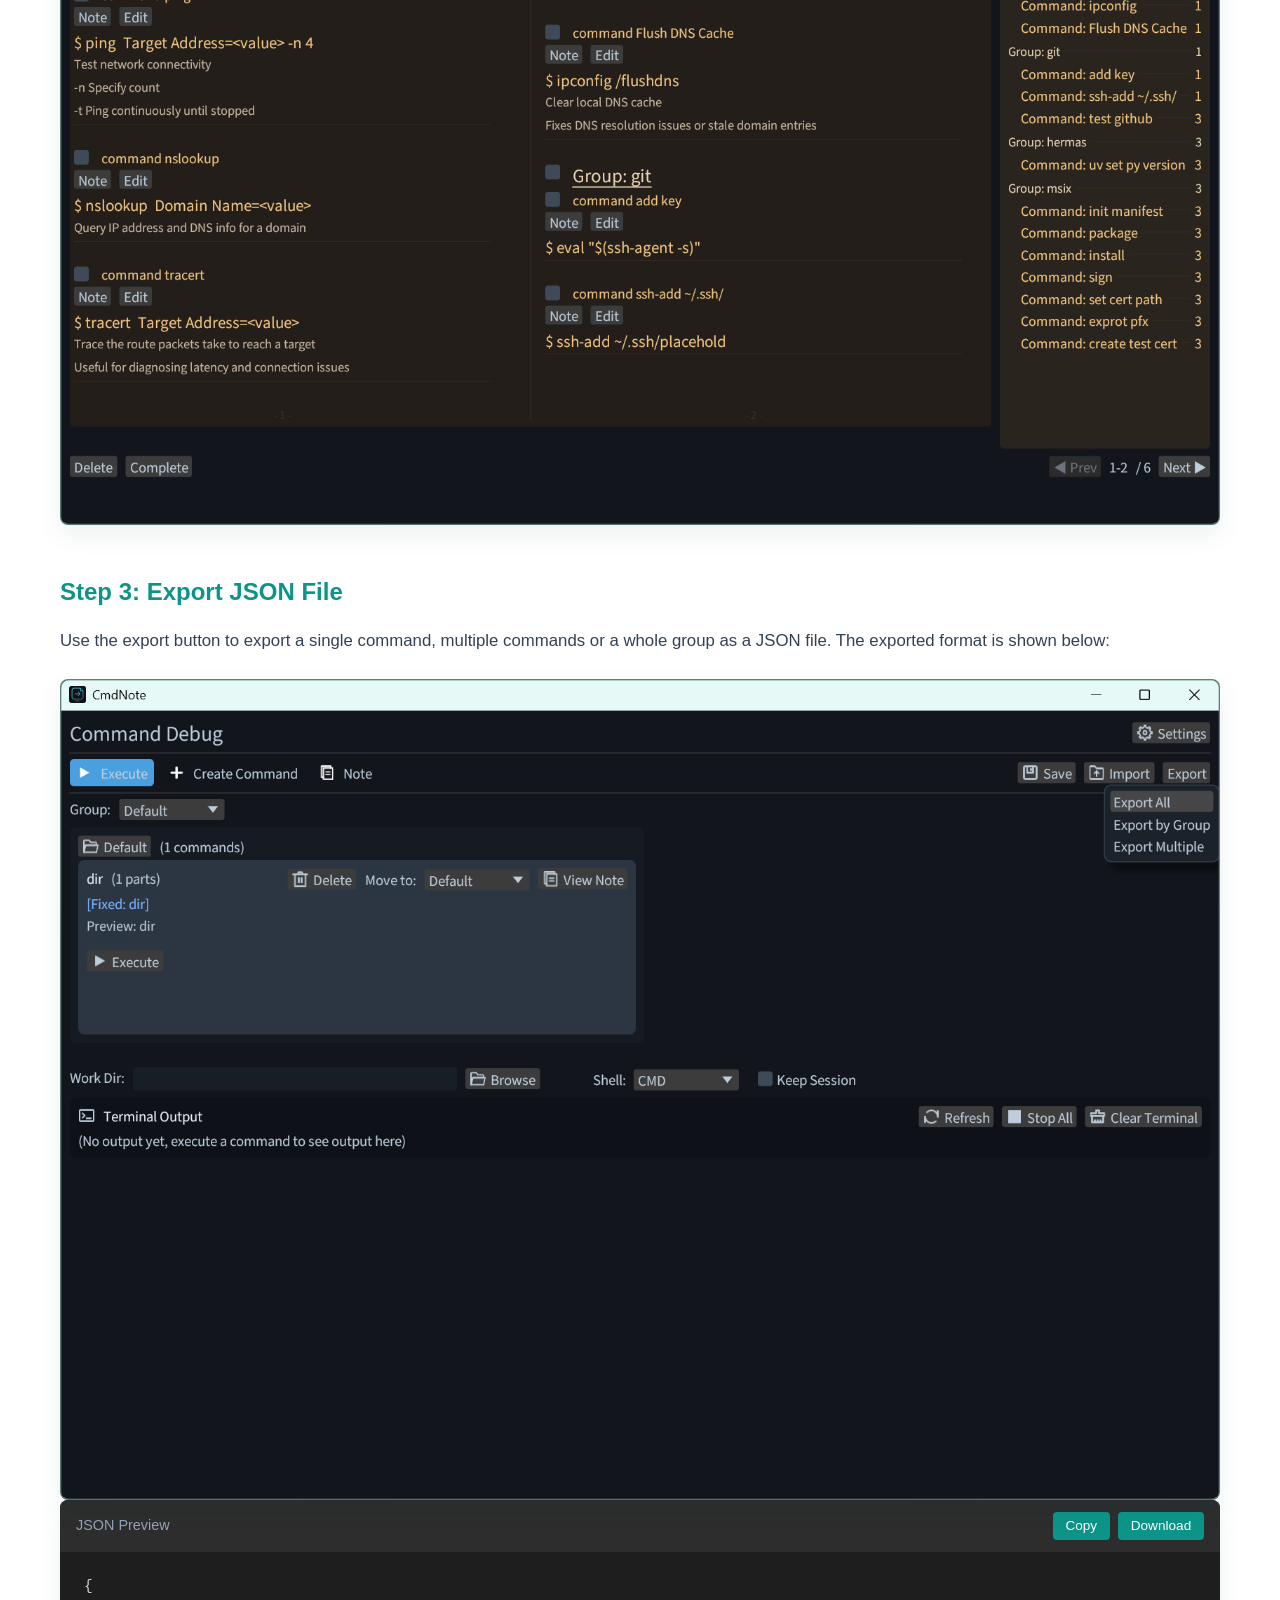
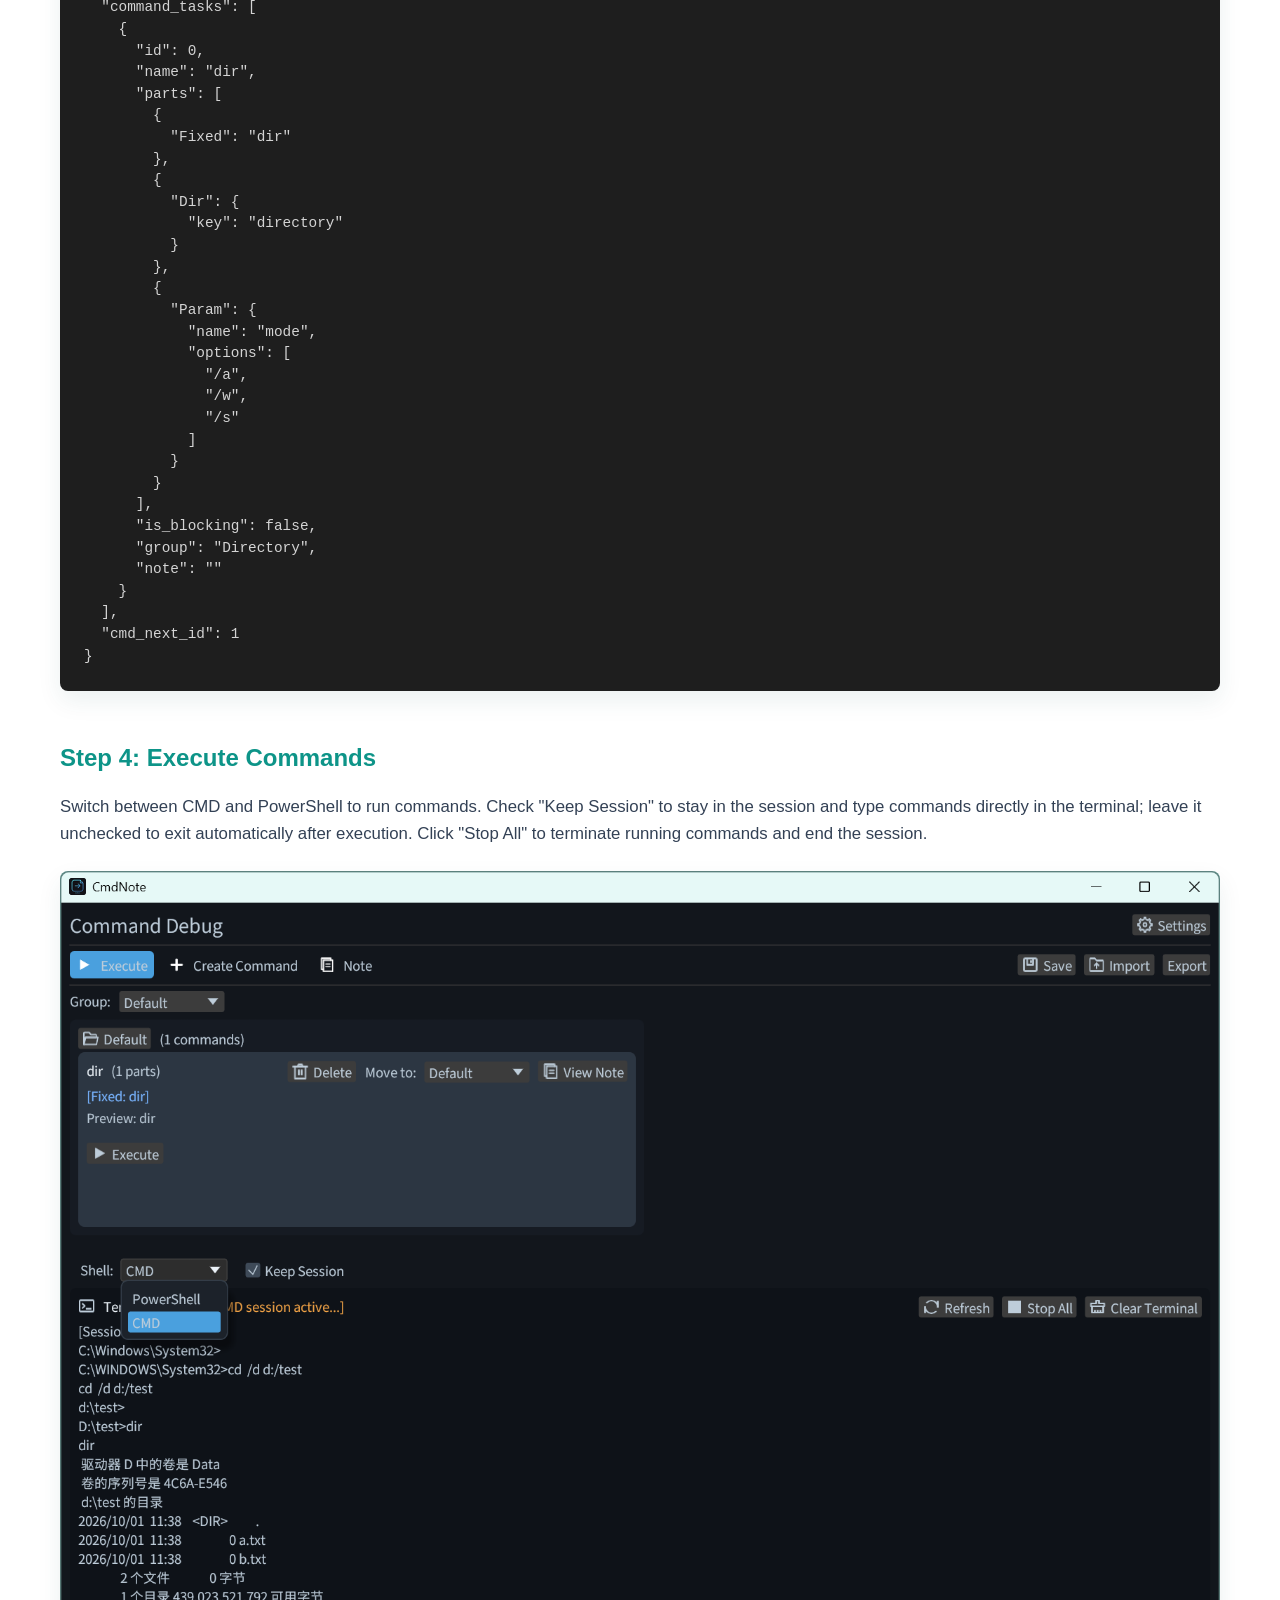
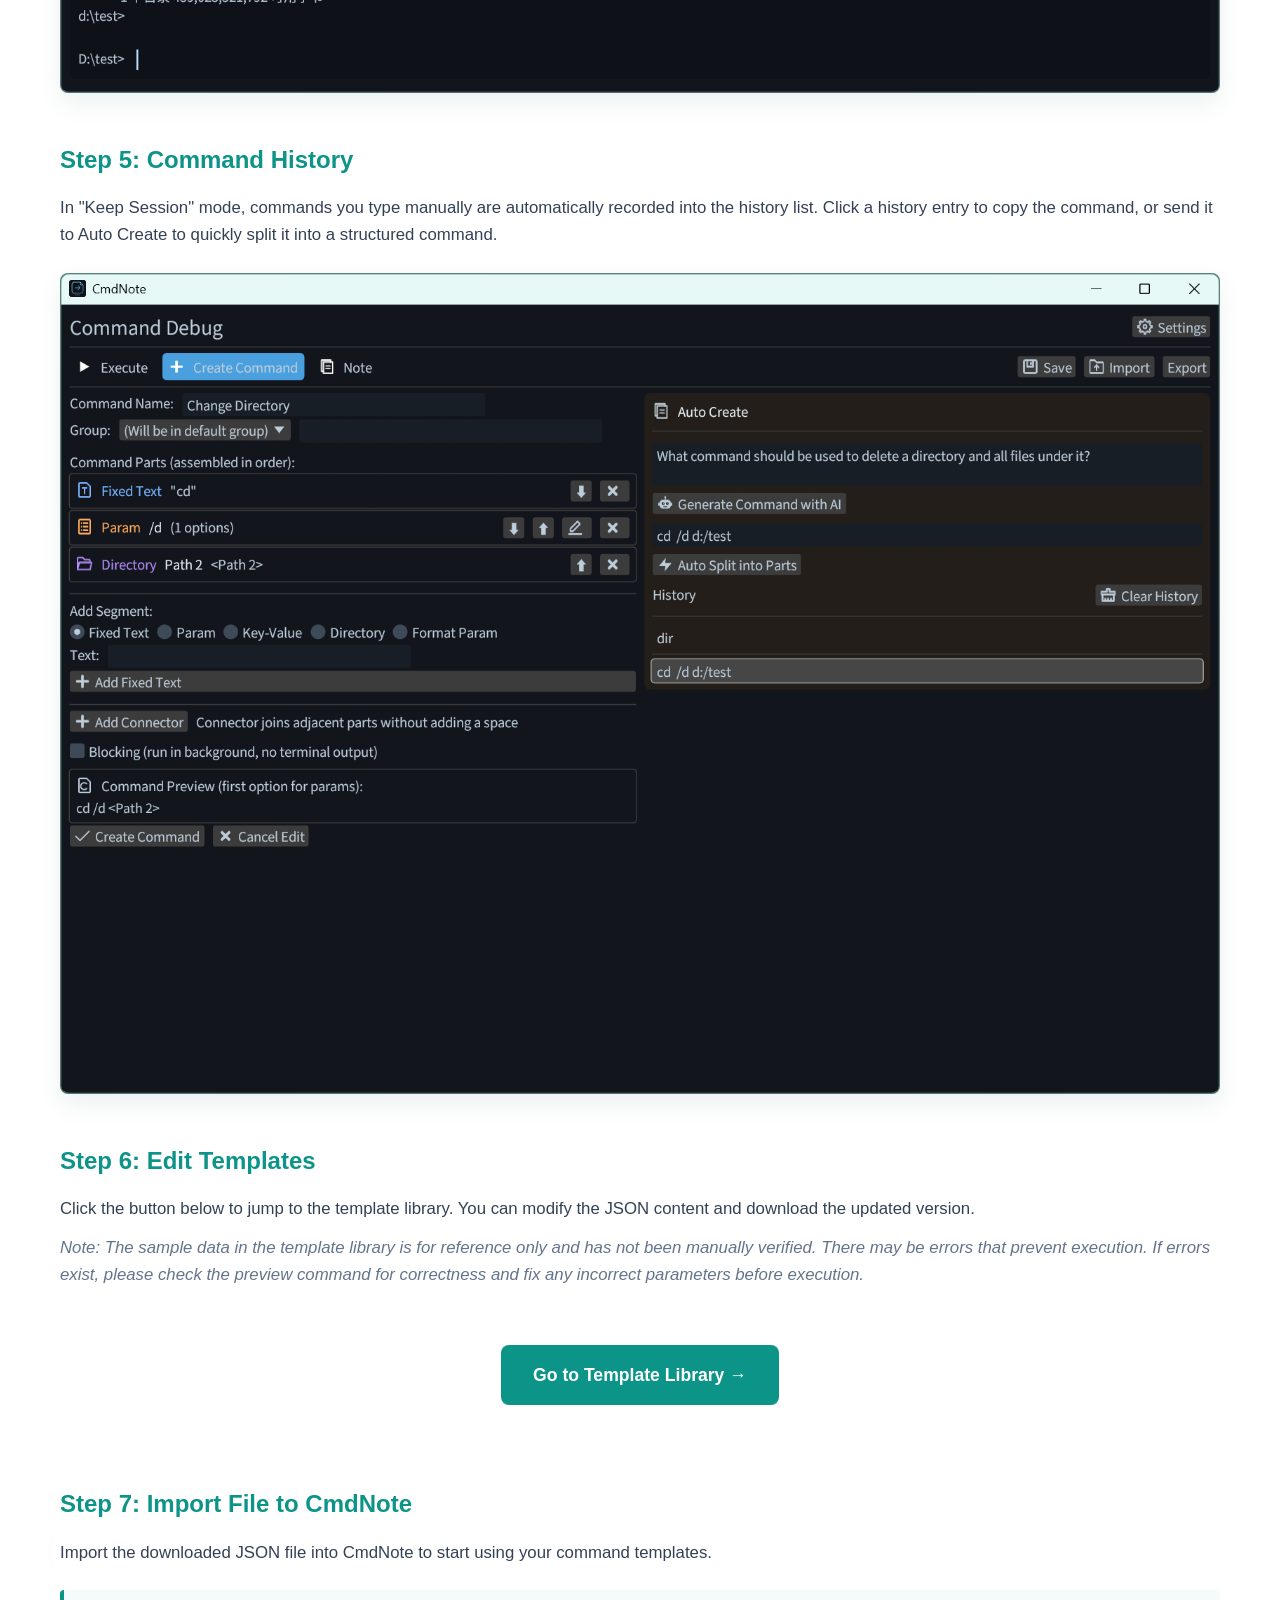
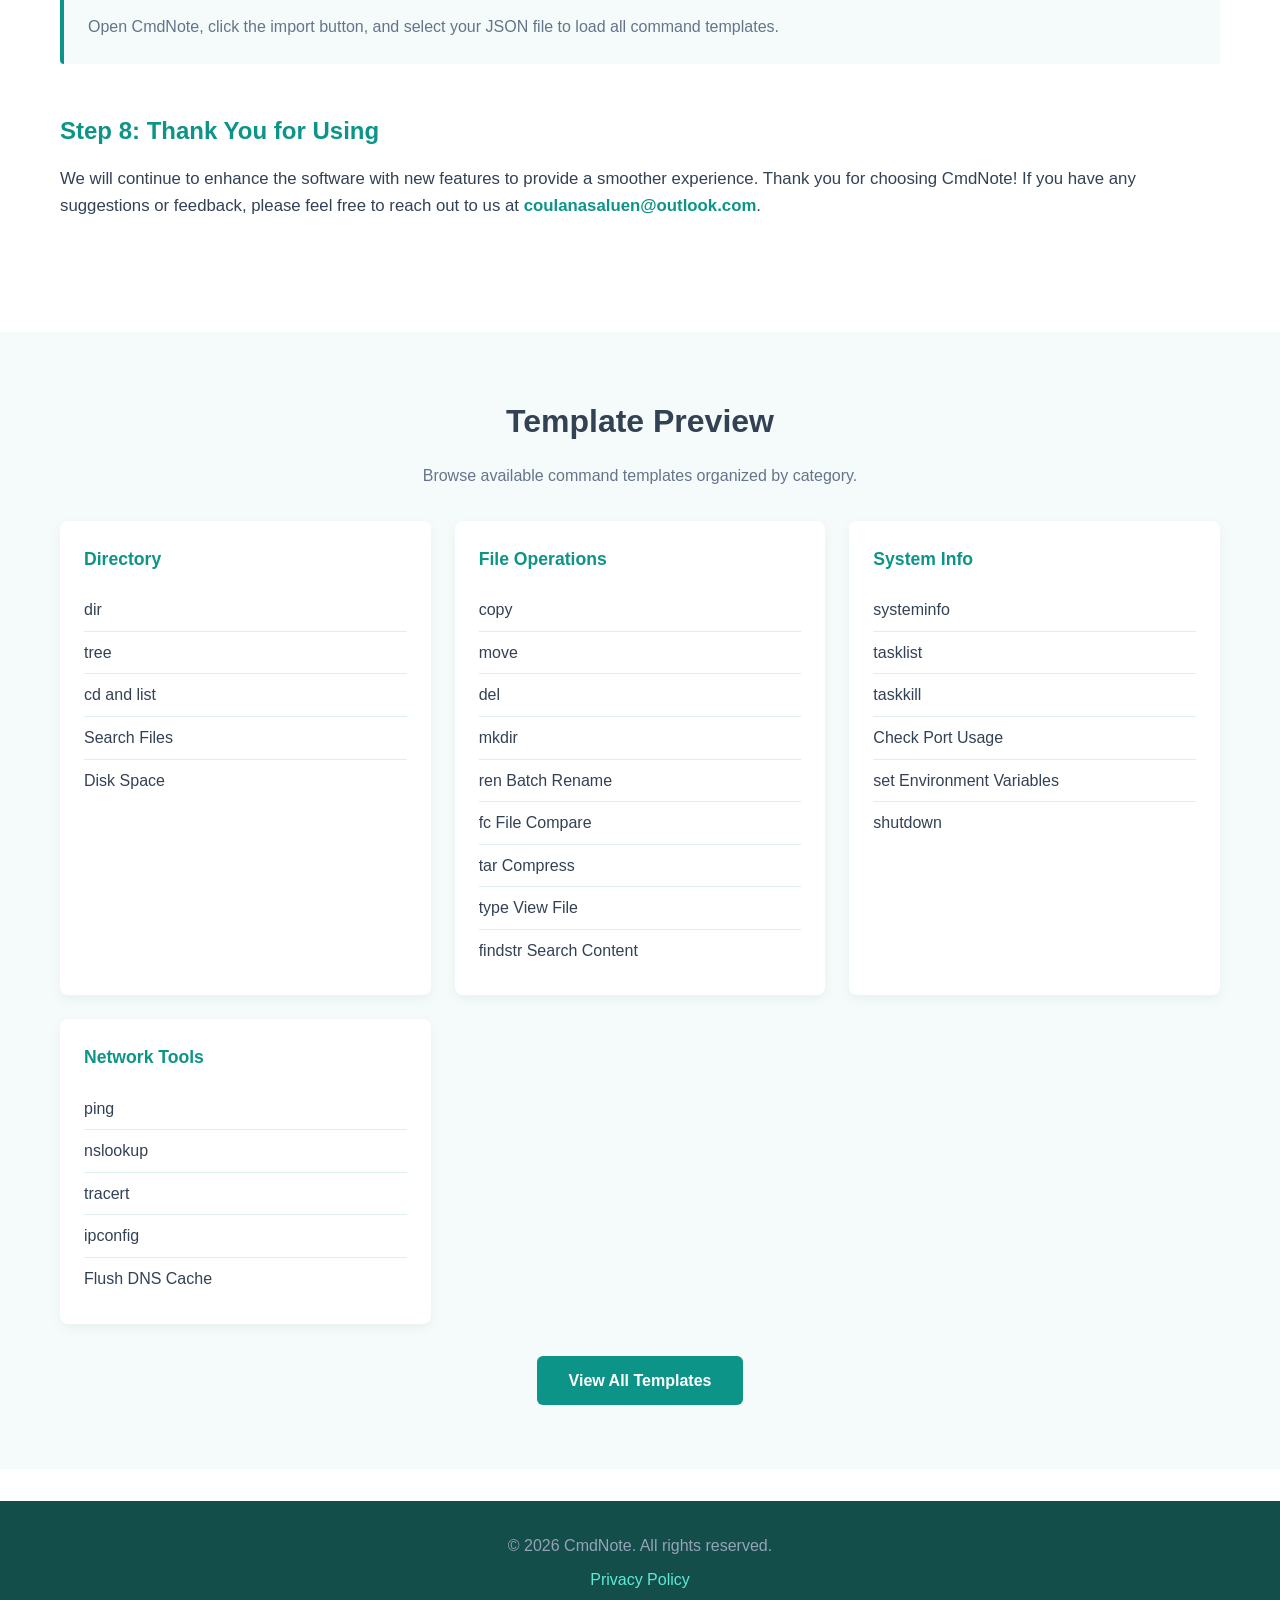
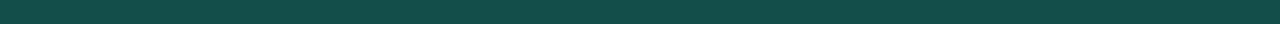
==== commit 1e199122: "1.0.3" ====
--- a/index.html
+++ b/index.html
@@ -60,28 +60,41 @@
             <div class="container">
                 <h2 data-i18n="features_title">Features</h2>
                 <div class="feature-grid">
-                    <div class="feature-card">
-                        <div class="feature-icon">📝</div>
-                        <h3 data-i18n="feature_1_title">Easy Command Creation</h3>
-                        <p data-i18n="feature_1_desc">Intuitive interface for creating and configuring command line
-                            tasks with parameters.</p>
-                    </div>
-                    <div class="feature-card">
+                    <div class="feature-card f-1">
+                        <div class="feature-icon">📁</div>
+                        <h3 data-i18n="feature_1_title">Visual Command Group Management</h3>
+                        <p data-i18n="feature_1_desc">Group commands into custom categories and attach notes to any
+                            command — manage them like a notebook.</p>
+                    </div>
+                    <div class="feature-card f-2">
                         <div class="feature-icon">📦</div>
-                        <h3 data-i18n="feature_2_title">JSON Import & Export</h3>
-                        <p data-i18n="feature_2_desc">Import and export your commands as structured JSON files for easy
-                            sharing and version control.</p>
-                    </div>
-                    <div class="feature-card">
+                        <h3 data-i18n="feature_2_title">JSON Import, Export & Plain Editing</h3>
+                        <p data-i18n="feature_2_desc">Plain standard JSON stored locally. Export, import and share
+                            command packs, or edit the JSON with any text editor.</p>
+                    </div>
+                    <div class="feature-card f-3">
                         <div class="feature-icon">⚡</div>
-                        <h3 data-i18n="feature_3_title">Simple Operation & Quick Execution</h3>
-                        <p data-i18n="feature_3_desc">Intuitive and simple operation method to quickly modify parameters
-                            and execute commands. Notebook feature for quick reference.</p>
-                    </div>
-                    <div class="feature-card">
-                        <div class="feature-icon">🌐</div>
-                        <h3 data-i18n="feature_4_title">Multi-language Support</h3>
-                        <p data-i18n="feature_4_desc">Full Chinese and English support for templates and interface.</p>
+                        <h3 data-i18n="feature_3_title">Built-in Visual Debug Execution</h3>
+                        <p data-i18n="feature_3_desc">Run commands in the built-in panel with real-time output, or copy
+                            them to the native CMD window with one click.</p>
+                    </div>
+                    <div class="feature-card f-4">
+                        <div class="feature-icon">🖥️</div>
+                        <h3 data-i18n="feature_4_title">Persistent Interactive Sessions</h3>
+                        <p data-i18n="feature_4_desc">"Keep Session" runs commands continuously: manual input, cd
+                            carry-over and arrow-key history recall.</p>
+                    </div>
+                    <div class="feature-card f-5">
+                        <div class="feature-icon">✂️</div>
+                        <h3 data-i18n="feature_5_title">Auto Create Structured Split</h3>
+                        <p data-i18n="feature_5_desc">Any command line auto-splits in argument order into directories,
+                            switches and fixed text, with clickable path pickers.</p>
+                    </div>
+                    <div class="feature-card f-6">
+                        <div class="feature-icon">🤖</div>
+                        <h3 data-i18n="feature_6_title">AI Command Generation</h3>
+                        <p data-i18n="feature_6_desc">Generate the command line from a one-sentence description.
+                            Offline local Ollama by default; OpenAI-compatible services supported.</p>
                     </div>
                 </div>
             </div>
@@ -93,15 +106,16 @@
 
                 <div class="usage-step">
                     <h3 data-i18n="step_1_title">Step 1: Create Command Task</h3>
-                    <p data-i18n="step_1_desc">Fill in the command parameters in the creation page. You can set fixed
-                        parts, parameters, directory selections, and key-value inputs.</p>
+                    <p data-i18n="step_1_desc">Fill in the command parameters in the creation page. You can also
+                        describe your need in one sentence, generate the command line with AI, then split it into
+                        structured parts with Auto Create in one click.</p>
                     <div class="carousel" id="step1Carousel">
                         <div class="carousel-inner">
                             <div class="carousel-item active">
-                                <img src="create_1.png" alt="Command Creation Page 1">
+                                <img src="create1.png" alt="Command Creation Page 1">
                             </div>
                             <div class="carousel-item">
-                                <img src="create_2.png" alt="Command Creation Page 2">
+                                <img src="create2.png" alt="Command Creation Page 2">
                             </div>
                         </div>
                         <button class="carousel-control prev" onclick="moveCarousel(-1)">&#10094;</button>
@@ -115,32 +129,28 @@
 
                 <div class="usage-step">
                     <h3 data-i18n="step_2_title">Step 2: Edit Command</h3>
-                    <p data-i18n="step_2_desc">Click the edit button on the note page to modify saved commands. Click
-                        the edit button on optional parameters to edit added parameters.</p>
+                    <p data-i18n="step_2_desc">Click the edit button on the right side of a command to enter editing
+                        mode, where you can modify, delete the command or edit its note.</p>
                     <div class="carousel" id="step2Carousel">
                         <div class="carousel-inner">
                             <div class="carousel-item active">
-                                <img src="edit1.png" alt="Command Edit Page 1">
-                            </div>
-                            <div class="carousel-item">
-                                <img src="edit2.png" alt="Command Edit Page 2">
-                            </div>
-                        </div>
-                        <button class="carousel-control prev"
-                            onclick="moveCarousel(-1, 'step2Carousel')">&#10094;</button>
-                        <button class="carousel-control next"
-                            onclick="moveCarousel(1, 'step2Carousel')">&#10095;</button>
-                        <div class="carousel-indicators">
-                            <span class="indicator active" onclick="goToSlide(0, 'step2Carousel')"></span>
-                            <span class="indicator" onclick="goToSlide(1, 'step2Carousel')"></span>
-                        </div>
-                    </div>
-                </div>
-
-                <div class="usage-step">
-                    <h3 data-i18n="step_3_title">Step 3: View Exported JSON</h3>
-                    <p data-i18n="step_3_desc">After creating the command, the system will generate a structured JSON
-                        file. You can copy or download it directly.</p>
+                                <img src="edit.png" alt="Command Edit Page">
+                            </div>
+                        </div>
+                    </div>
+                </div>
+
+                <div class="usage-step">
+                    <h3 data-i18n="step_3_title">Step 3: Export JSON File</h3>
+                    <p data-i18n="step_3_desc">Use the export button to export a single command, multiple commands or a
+                        whole group as a JSON file. The exported format is shown below:</p>
+                    <div class="carousel" id="step3Carousel">
+                        <div class="carousel-inner">
+                            <div class="carousel-item active">
+                                <img src="export.png" alt="Command Export Page">
+                            </div>
+                        </div>
+                    </div>
                     <div class="code-demo">
                         <div class="code-header">
                             <span data-i18n="json_preview">JSON Preview</span>
@@ -187,38 +197,46 @@
 
                 <div class="usage-step">
                     <h3 data-i18n="step_4_title">Step 4: Execute Commands</h3>
-                    <p data-i18n="step_4_desc">Choose to execute commands in CMD or PowerShell. You can check "Keep
-                        Session" to maintain an interactive session after execution, or leave it unchecked to exit
-                        automatically. Click "Stop All" to terminate running commands and end the session.</p>
+                    <p data-i18n="step_4_desc">Switch between CMD and PowerShell to run commands. Check "Keep Session"
+                        to stay in the session and type commands directly in the terminal; unchecked, the window exits
+                        automatically after execution. Click "Stop All" to terminate running commands and end the
+                        session.</p>
                     <div class="carousel" id="step4Carousel">
                         <div class="carousel-inner">
                             <div class="carousel-item active">
                                 <img src="exec.png" alt="Command Execution Page">
                             </div>
                         </div>
-                        <button class="carousel-control prev"
-                            onclick="moveCarousel(-1, 'step4Carousel')">&#10094;</button>
-                        <button class="carousel-control next"
-                            onclick="moveCarousel(1, 'step4Carousel')">&#10095;</button>
-                        <div class="carousel-indicators">
-                            <span class="indicator active" onclick="goToSlide(0, 'step4Carousel')"></span>
-                        </div>
-                    </div>
-                </div>
-
-                <div class="usage-step">
-                    <h3 data-i18n="step_5_title">Step 5: Edit Templates</h3>
-                    <p data-i18n="step_5_desc">Click the button below to jump to the template library. You can modify
+                    </div>
+                </div>
+
+                <div class="usage-step">
+                    <h3 data-i18n="step_5_title">Step 5: Command History</h3>
+                    <p data-i18n="step_5_desc">In "Keep Session" mode, commands you type manually are recorded into
+                        the history list. Click a history entry to copy the command, or send it to Auto Create to split
+                        it into a structured command quickly.</p>
+                    <div class="carousel" id="step5Carousel">
+                        <div class="carousel-inner">
+                            <div class="carousel-item active">
+                                <img src="history.png" alt="Command History Page">
+                            </div>
+                        </div>
+                    </div>
+                </div>
+
+                <div class="usage-step">
+                    <h3 data-i18n="step_6_title">Step 6: Edit Templates</h3>
+                    <p data-i18n="step_6_desc">Click the button below to jump to the template library. You can modify
                         the JSON content and download the updated version.</p>
-                    <p class="usage-tip" data-i18n="step_5_tip"></p>
+                    <p class="usage-tip" data-i18n="step_6_tip"></p>
                     <div class="edit-link-container">
                         <a href="editor.html" class="edit-link" data-i18n="edit_link_text">Go to Template Library →</a>
                     </div>
                 </div>
 
                 <div class="usage-step">
-                    <h3 data-i18n="step_6_title">Step 6: Import File to CmdNote</h3>
-                    <p data-i18n="step_6_desc">Import the downloaded JSON file into CmdNote to start using your command
+                    <h3 data-i18n="step_7_title">Step 7: Import File to CmdNote</h3>
+                    <p data-i18n="step_7_desc">Import the downloaded JSON file into CmdNote to start using your command
                         templates.</p>
                     <div class="import-tip">
                         <p data-i18n="import_tip">Open CmdNote, click the import button, and select your JSON file to
@@ -227,8 +245,8 @@
                 </div>
 
                 <div class="usage-step">
-                    <h3 data-i18n="step_7_title">Step 7: Thank You for Using</h3>
-                    <p data-i18n="step_7_desc">The software will continue to be updated with new features to make
+                    <h3 data-i18n="step_8_title">Step 8: Thank You for Using</h3>
+                    <p data-i18n="step_8_desc">The software will continue to be updated with new features to make
                         operations more convenient. Thank you for using, and feel free to send your valuable feedback to
                         coulanasaluen@outlook.com.</p>
                 </div>
@@ -264,4 +282,4 @@
     <script src="js/main.js"></script>
 </body>
 
-</html>+</html>
--- a/css/style.css
+++ b/css/style.css
@@ -5,20 +5,20 @@
 }
 
 :root {
-    --primary-color: #2563eb;
-    --primary-dark: #1d4ed8;
+    --primary-color: #0d9488;
+    --primary-dark: #0f766e;
     --secondary-color: #64748b;
     --bg-color: #ffffff;
-    --bg-light: #f8fafc;
-    --bg-dark: #1e293b;
+    --bg-light: #f5fbfa;
+    --bg-dark: #134e4a;
     --text-color: #334155;
     --text-light: #94a3b8;
-    --border-color: #e2e8f0;
+    --border-color: #dcefe9;
     --code-bg: #1e1e1e;
     --code-text: #d4d4d4;
     --success-color: #10b981;
-    --shadow: 0 4px 6px -1px rgba(0, 0, 0, 0.1);
-    --shadow-lg: 0 10px 15px -3px rgba(0, 0, 0, 0.1);
+    --shadow: 0 4px 12px rgba(19, 78, 74, 0.06);
+    --shadow-lg: 0 10px 24px rgba(19, 78, 74, 0.08);
 }
 
 body {
@@ -36,13 +36,16 @@
 
 /* Header */
 .header {
-    background: var(--bg-dark);
-    color: white;
+    background: rgba(255, 255, 255, 0.85);
+    backdrop-filter: blur(10px);
+    -webkit-backdrop-filter: blur(10px);
+    color: var(--text-color);
     padding: 1rem 0;
     position: sticky;
     top: 0;
     z-index: 100;
     box-shadow: var(--shadow);
+    border-bottom: 1px solid var(--border-color);
 }
 
 .header .container {
@@ -55,11 +58,12 @@
     font-size: 1.5rem;
     font-weight: 700;
     margin-bottom: 0.25rem;
+    color: var(--primary-dark);
 }
 
 .tagline {
     font-size: 0.85rem;
-    color: var(--text-light);
+    color: var(--secondary-color);
 }
 
 .nav {
@@ -69,7 +73,7 @@
 }
 
 .nav a {
-    color: white;
+    color: var(--text-color);
     text-decoration: none;
     font-size: 0.95rem;
     transition: color 0.2s;
@@ -81,8 +85,8 @@
 
 .lang-select {
     background: transparent;
-    border: 1px solid var(--text-light);
-    color: white;
+    border: 1px solid var(--border-color);
+    color: var(--primary-dark);
     padding: 0.5rem 1rem;
     border-radius: 4px;
     cursor: pointer;
@@ -94,17 +98,18 @@
 .lang-select:hover {
     background: var(--primary-color);
     border-color: var(--primary-color);
+    color: white;
 }
 
 .lang-select option {
-    background: var(--bg-dark);
-    color: white;
+    background: white;
+    color: var(--text-color);
 }
 
 /* Hero Section */
 .hero {
-    background: linear-gradient(135deg, var(--bg-dark) 0%, #334155 100%);
-    color: white;
+    background: linear-gradient(135deg, #f0fdfa 0%, #e0f2fe 100%);
+    color: var(--text-color);
     padding: 4rem 0;
     text-align: center;
 }
@@ -112,13 +117,14 @@
 .hero h2 {
     font-size: 2.5rem;
     margin-bottom: 1rem;
+    color: var(--primary-dark);
 }
 
 .hero-desc {
     font-size: 1.2rem;
     max-width: 800px;
     margin: 0 auto;
-    color: var(--text-light);
+    color: var(--secondary-color);
 }
 
 /* Update Notes */
@@ -138,34 +144,34 @@
 
 .update-badge {
     display: inline-block;
-    background: linear-gradient(135deg, #3b82f6, #8b5cf6);
+    background: linear-gradient(135deg, #14b8a6, #38bdf8);
     color: #fff;
     font-size: 0.95rem;
     font-weight: 700;
     padding: 0.35rem 1rem;
     border-radius: 20px;
     letter-spacing: 0.5px;
-    box-shadow: 0 2px 8px rgba(59, 130, 246, 0.4);
+    box-shadow: 0 2px 8px rgba(20, 184, 166, 0.3);
 }
 
 .update-title {
     font-size: 1.8rem;
     font-weight: 700;
     margin: 0;
-    color: #fff;
+    color: var(--primary-dark);
 }
 
 .update-store-link {
     display: inline-block;
     margin-bottom: 1.5rem;
-    color: #93c5fd;
+    color: var(--primary-color);
     font-size: 0.95rem;
     text-decoration: none;
     transition: color 0.2s;
 }
 
 .update-store-link:hover {
-    color: #bfdbfe;
+    color: var(--primary-dark);
     text-decoration: underline;
 }
 
@@ -176,17 +182,17 @@
 }
 
 .update-section {
-    background: rgba(255, 255, 255, 0.06);
-    border: 1px solid rgba(255, 255, 255, 0.1);
+    background: rgba(255, 255, 255, 0.75);
+    border: 1px solid var(--border-color);
     border-radius: 12px;
     padding: 1.5rem 1.75rem;
-    backdrop-filter: blur(4px);
+    box-shadow: var(--shadow);
     transition: transform 0.2s, box-shadow 0.2s;
 }
 
 .update-section:hover {
     transform: translateY(-3px);
-    box-shadow: 0 8px 24px rgba(0, 0, 0, 0.25);
+    box-shadow: var(--shadow-lg);
 }
 
 .update-section-title {
@@ -194,10 +200,11 @@
     font-weight: 600;
     margin: 0 0 1rem 0;
     padding-bottom: 0.75rem;
-    border-bottom: 1px solid rgba(255, 255, 255, 0.12);
+    border-bottom: 1px solid var(--border-color);
     display: flex;
     align-items: center;
     gap: 0.5rem;
+    color: var(--text-color);
 }
 
 #newFeaturesSection .update-section-title::before {
@@ -225,7 +232,7 @@
     gap: 0.65rem;
     font-size: 0.92rem;
     line-height: 1.6;
-    color: rgba(255, 255, 255, 0.85);
+    color: var(--text-color);
 }
 
 .update-item-bullet {
@@ -234,12 +241,12 @@
     height: 6px;
     min-width: 6px;
     border-radius: 50%;
-    background: #60a5fa;
+    background: #14b8a6;
     margin-top: 0.55rem;
 }
 
 #bugFixesSection .update-item-bullet {
-    background: #34d399;
+    background: #38bdf8;
 }
 
 @media (max-width: 768px) {
@@ -271,36 +278,82 @@
 
 .feature-grid {
     display: grid;
-    grid-template-columns: repeat(auto-fit, minmax(250px, 1fr));
-    gap: 2rem;
+    grid-template-columns: repeat(6, 1fr);
+    gap: 1.1rem;
+}
+
+@media (max-width: 1200px) {
+    .feature-grid {
+        grid-template-columns: repeat(3, 1fr);
+    }
 }
 
 .feature-card {
+    --accent: #7dd3fc;
+    --accent-2: #bae6fd;
+    --glow: rgba(125, 211, 252, 0.3);
+    position: relative;
+    overflow: hidden;
+    display: grid;
+    grid-template-columns: auto 1fr;
+    column-gap: 0.65rem;
     background: white;
-    padding: 2rem;
-    border-radius: 8px;
+    border: 1px solid var(--border-color);
+    border-radius: 12px;
+    padding: 1.4rem 1.1rem 1.5rem;
     box-shadow: var(--shadow);
-    text-align: center;
+    text-align: left;
     transition: transform 0.2s, box-shadow 0.2s;
+}
+
+.feature-card::before {
+    content: '';
+    position: absolute;
+    top: 0;
+    left: 0;
+    right: 0;
+    height: 3px;
+    background: linear-gradient(90deg, var(--accent), var(--accent-2));
 }
 
 .feature-card:hover {
     transform: translateY(-5px);
-    box-shadow: var(--shadow-lg);
-}
+    box-shadow: 0 12px 24px var(--glow);
+}
+
+.feature-card.f-1 { --accent: #7dd3fc; --accent-2: #bae6fd; --glow: rgba(125, 211, 252, 0.3); }
+.feature-card.f-2 { --accent: #fde68a; --accent-2: #fef3c7; --glow: rgba(253, 230, 138, 0.35); }
+.feature-card.f-3 { --accent: #c4b5fd; --accent-2: #ddd6fe; --glow: rgba(196, 181, 253, 0.3); }
+.feature-card.f-4 { --accent: #6ee7b7; --accent-2: #a7f3d0; --glow: rgba(110, 231, 183, 0.3); }
+.feature-card.f-5 { --accent: #f9a8d4; --accent-2: #fbcfe8; --glow: rgba(249, 168, 212, 0.3); }
+.feature-card.f-6 { --accent: #86efac; --accent-2: #bbf7d0; --glow: rgba(134, 239, 172, 0.3); }
 
 .feature-icon {
-    font-size: 3rem;
-    margin-bottom: 1rem;
+    grid-row: 1;
+    grid-column: 1;
+    width: 2.5rem;
+    height: 2.5rem;
+    display: flex;
+    align-items: center;
+    justify-content: center;
+    font-size: 1.3rem;
+    border-radius: 10px;
+    background: linear-gradient(135deg, var(--accent), var(--accent-2));
+    box-shadow: 0 4px 10px var(--glow);
 }
 
 .feature-card h3 {
-    font-size: 1.25rem;
-    margin-bottom: 0.75rem;
+    grid-row: 1;
+    grid-column: 2;
+    align-self: center;
+    font-size: 0.95rem;
     color: var(--primary-color);
 }
 
 .feature-card p {
+    grid-column: 1 / -1;
+    margin-top: 0.75rem;
+    font-size: 0.82rem;
     color: var(--secondary-color);
 }
 
@@ -712,6 +765,21 @@
     margin-top: 2rem;
 }
 
+.footer-links {
+    margin-top: 0.5rem;
+}
+
+.footer a {
+    color: #5eead4;
+    text-decoration: none;
+    transition: color 0.2s;
+}
+
+.footer a:hover {
+    color: #99f6e4;
+    text-decoration: underline;
+}
+
 /* Responsive */
 @media (max-width: 768px) {
     .header .container {
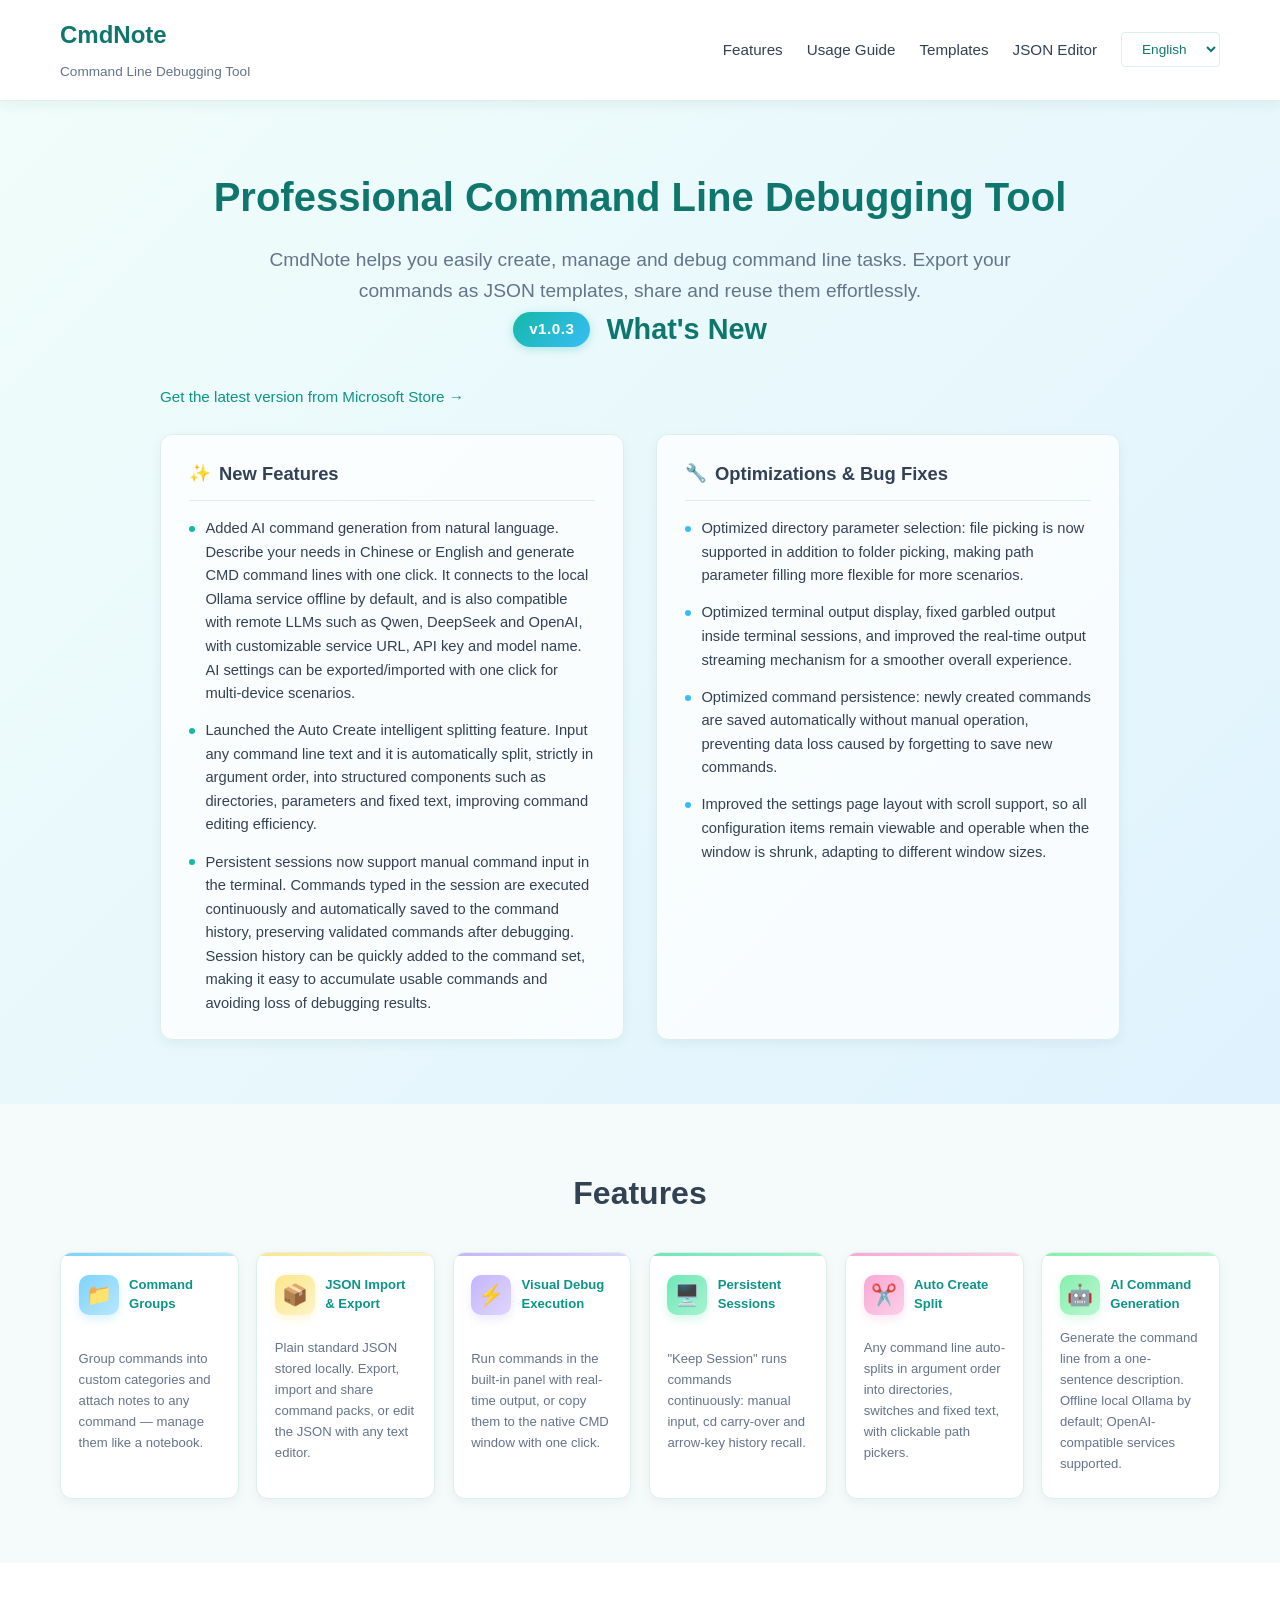
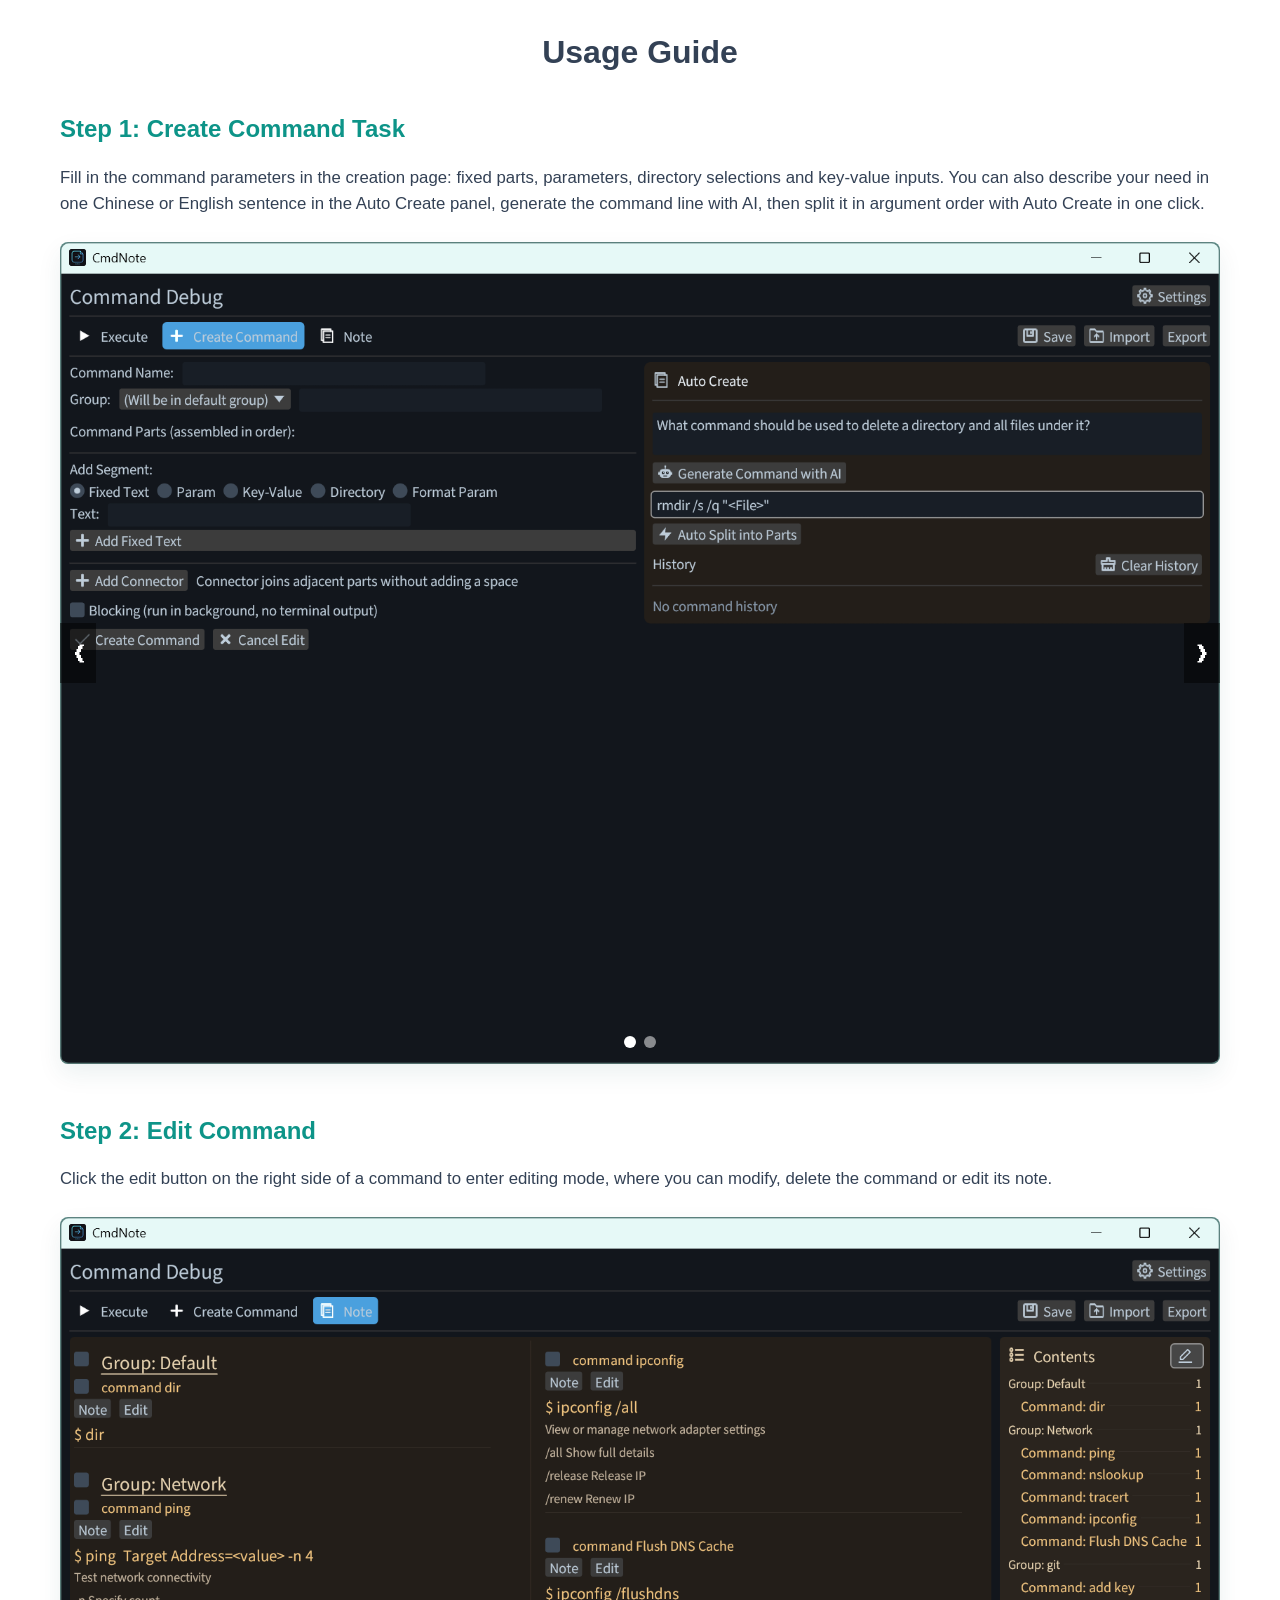
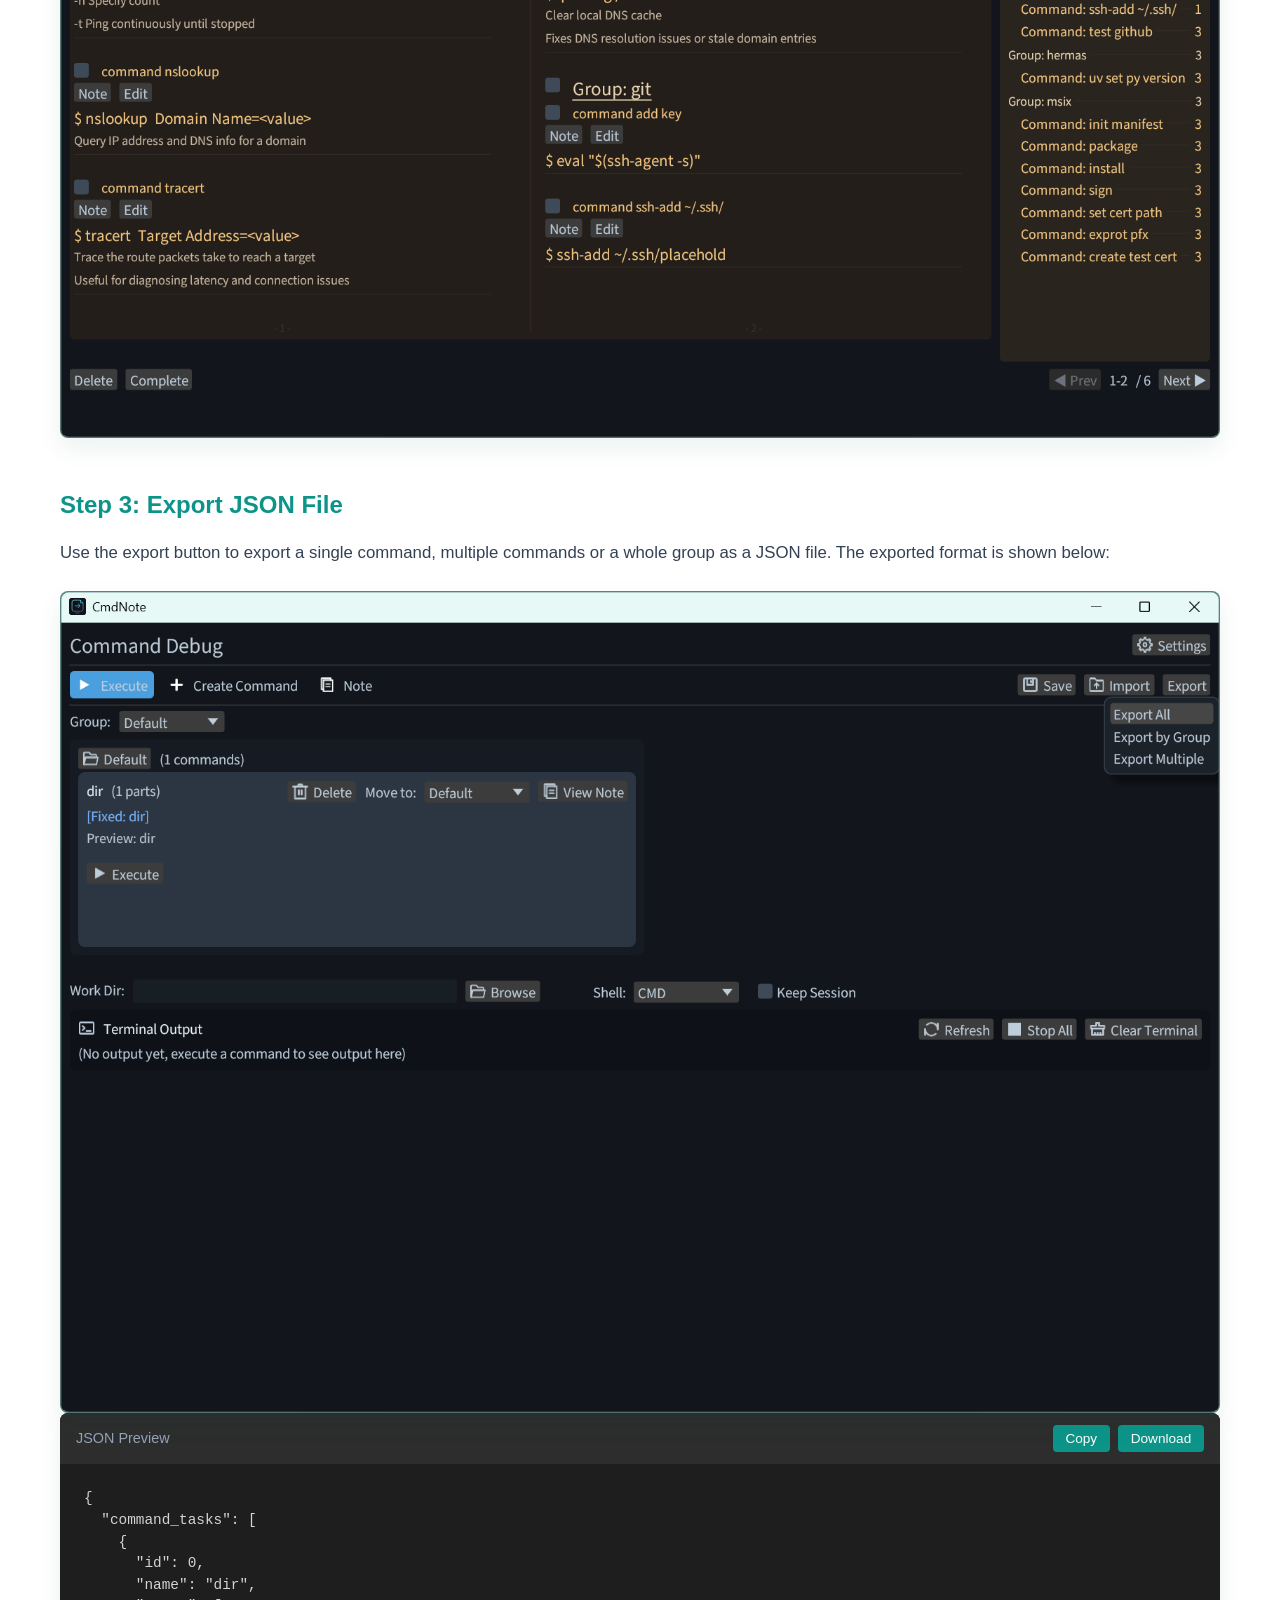
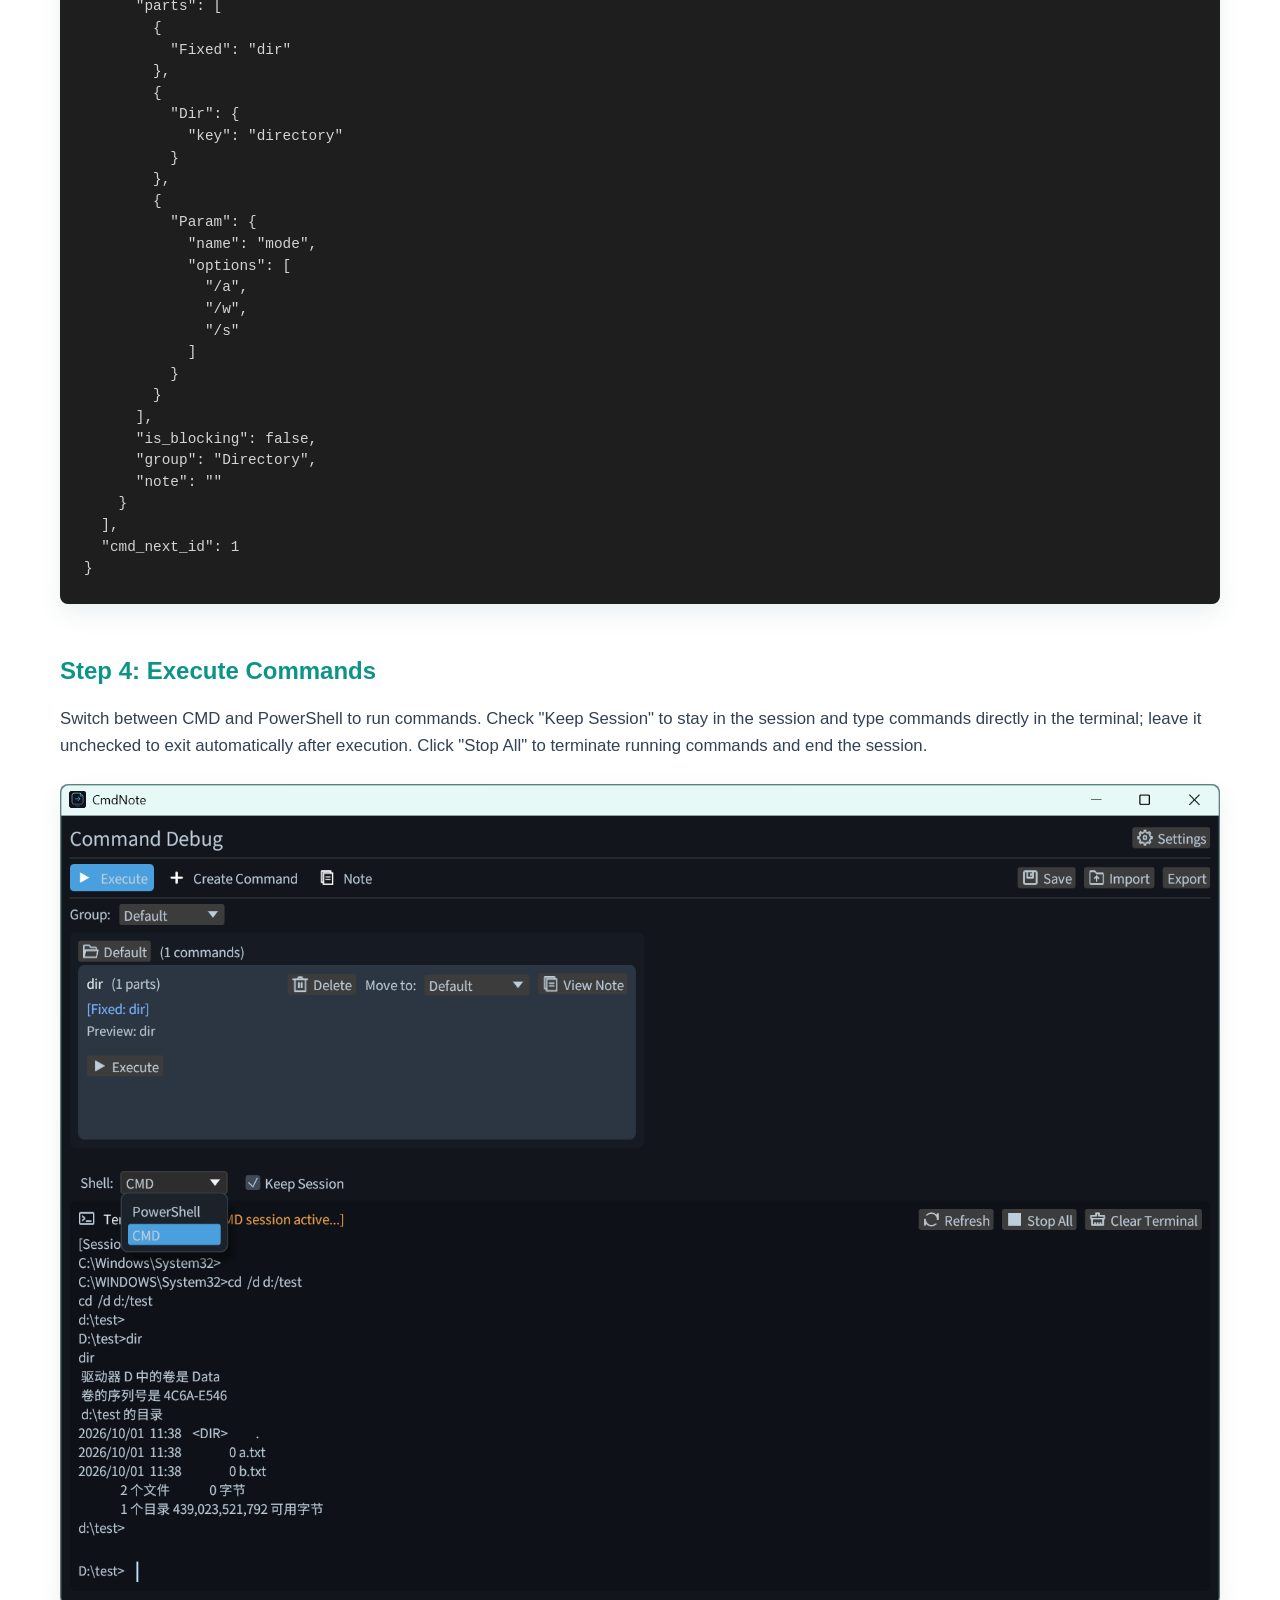
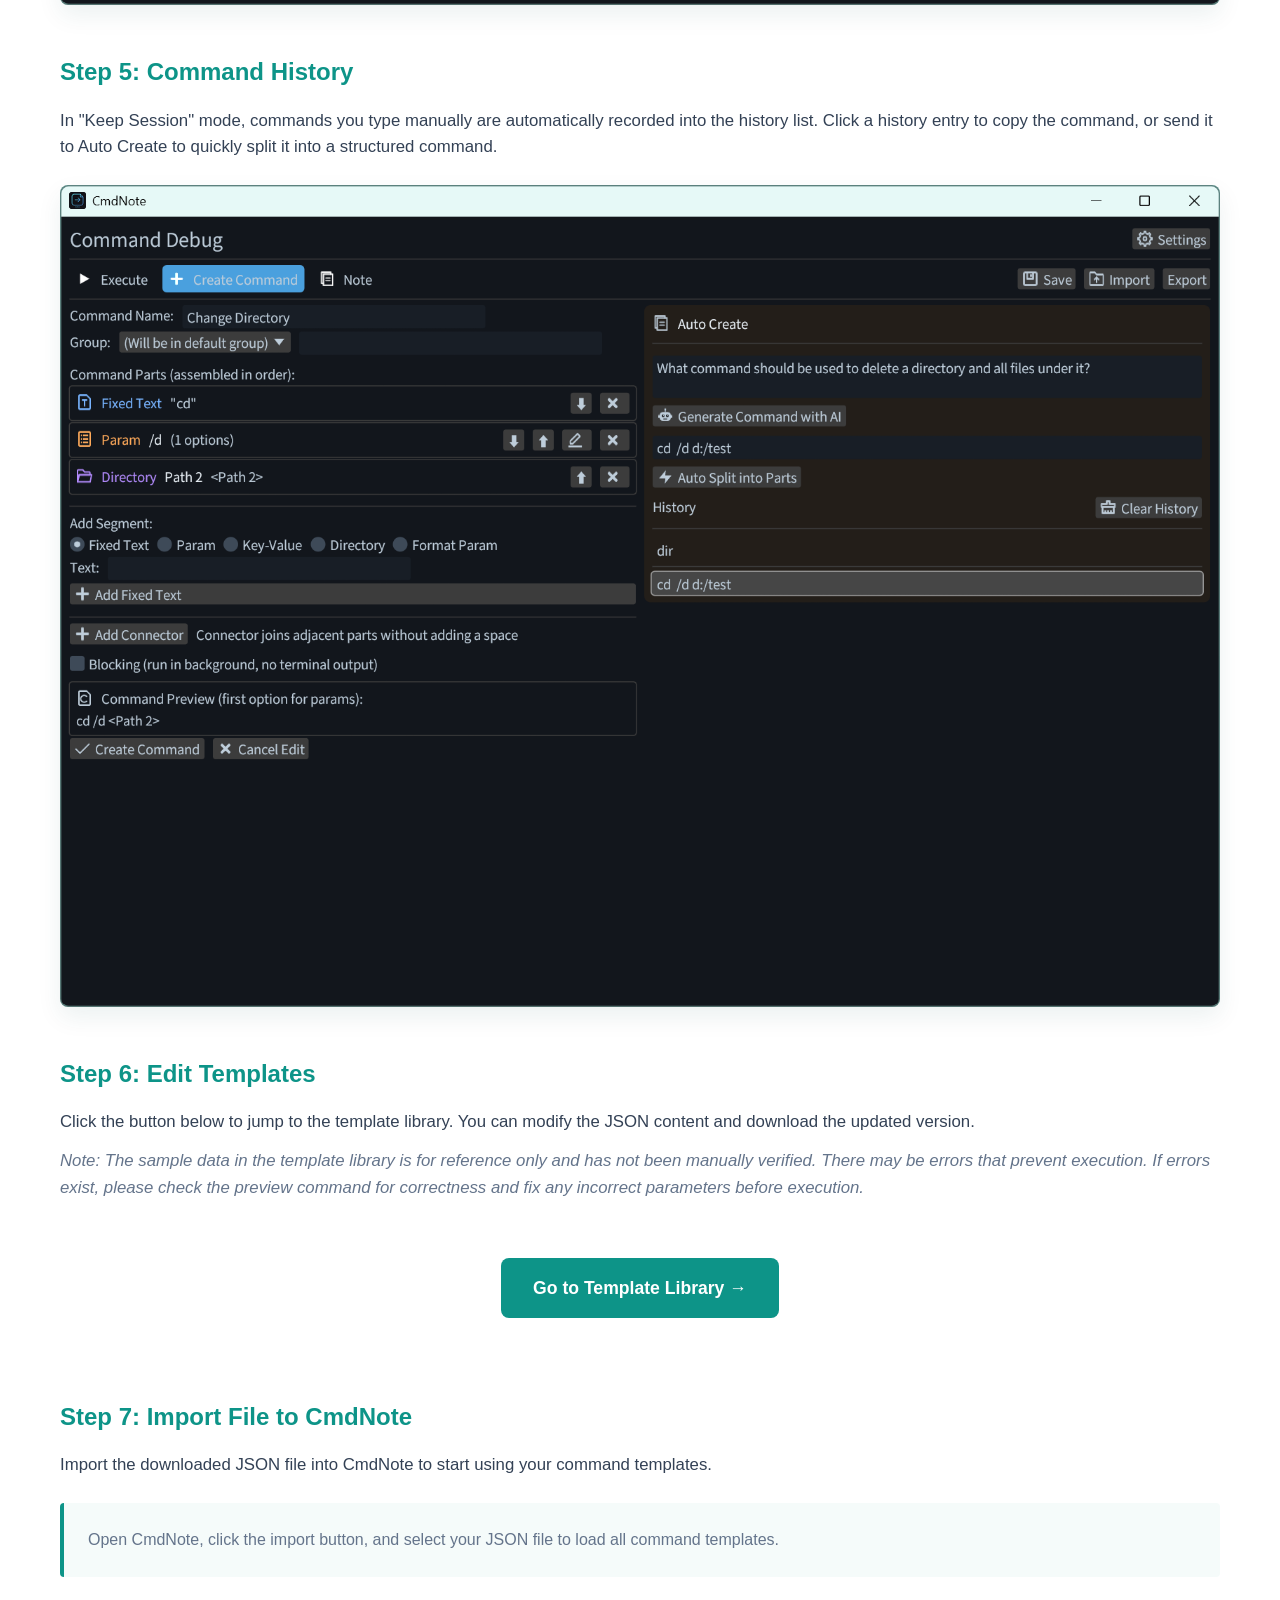
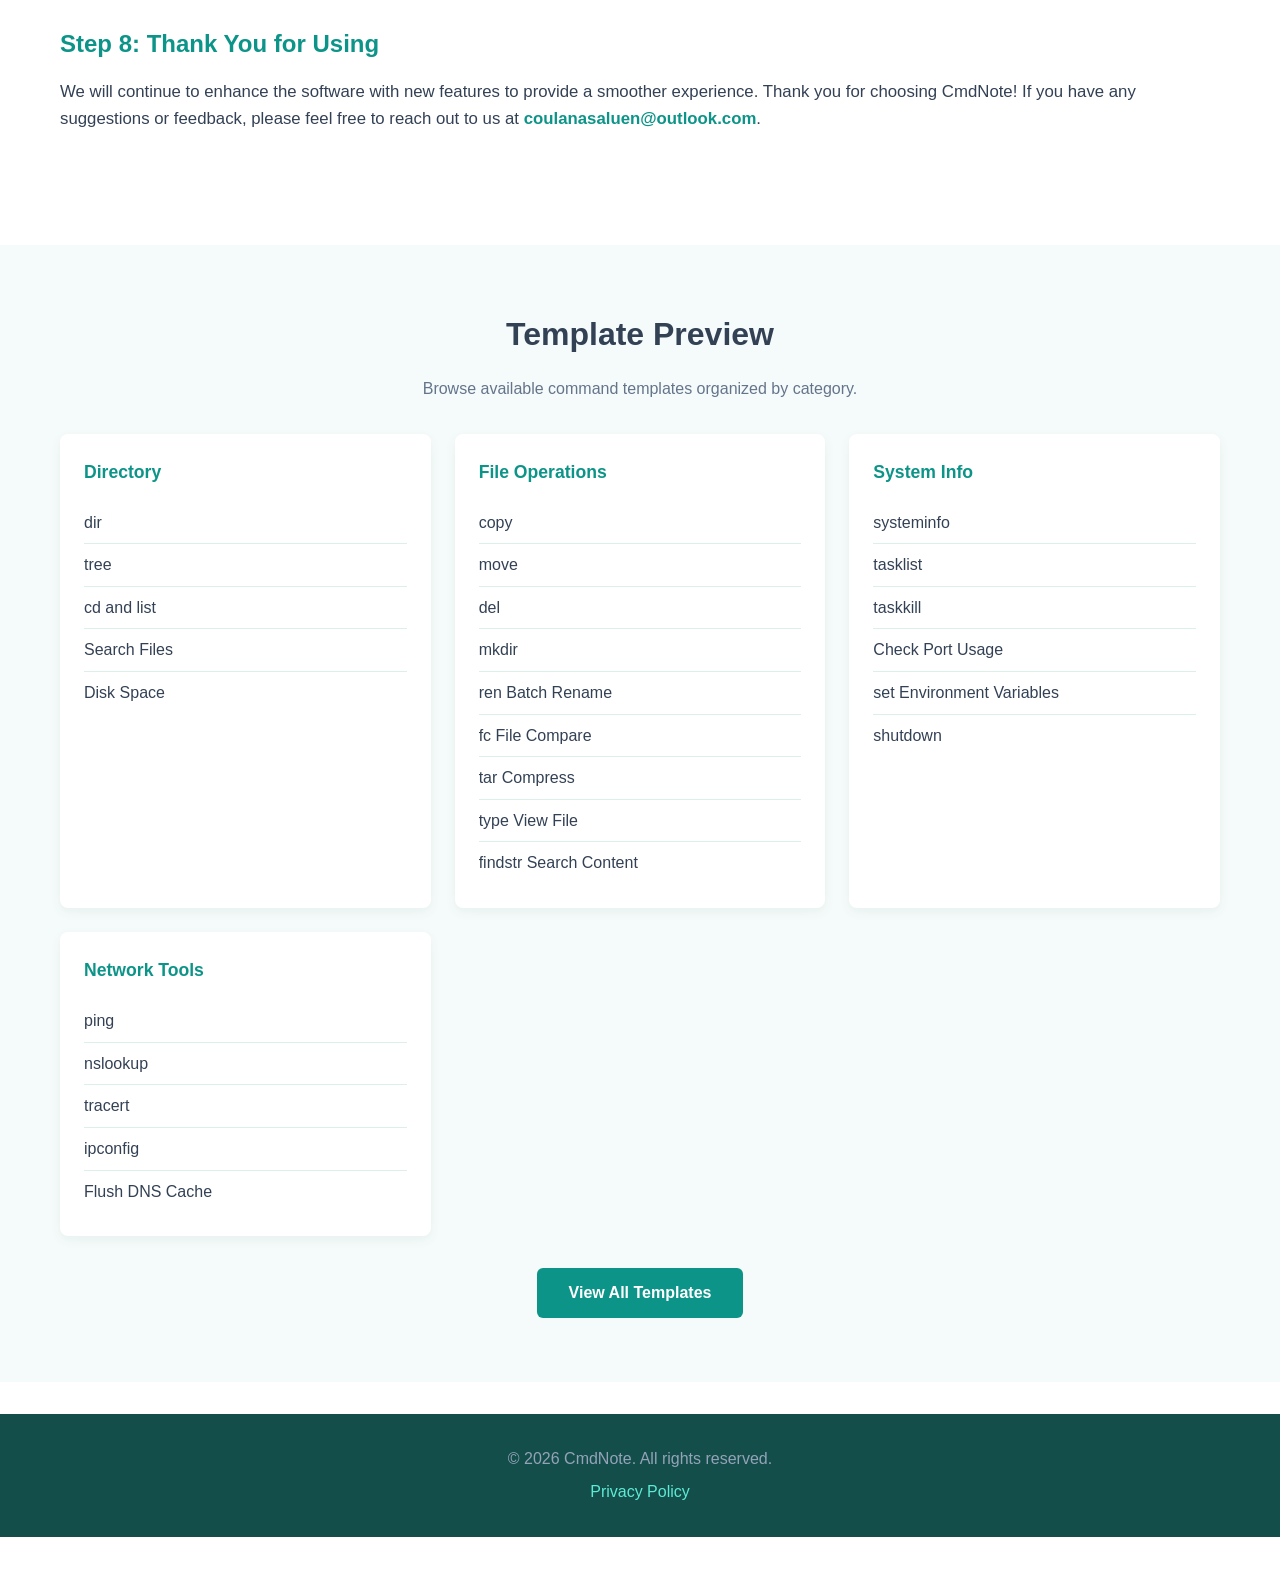
==== commit e655c7f3: "font size" ====
--- a/index.html
+++ b/index.html
@@ -62,31 +62,31 @@
                 <div class="feature-grid">
                     <div class="feature-card f-1">
                         <div class="feature-icon">📁</div>
-                        <h3 data-i18n="feature_1_title">Visual Command Group Management</h3>
+                        <h3 data-i18n="feature_1_title">Command Groups</h3>
                         <p data-i18n="feature_1_desc">Group commands into custom categories and attach notes to any
                             command — manage them like a notebook.</p>
                     </div>
                     <div class="feature-card f-2">
                         <div class="feature-icon">📦</div>
-                        <h3 data-i18n="feature_2_title">JSON Import, Export & Plain Editing</h3>
+                        <h3 data-i18n="feature_2_title">JSON Import & Export</h3>
                         <p data-i18n="feature_2_desc">Plain standard JSON stored locally. Export, import and share
                             command packs, or edit the JSON with any text editor.</p>
                     </div>
                     <div class="feature-card f-3">
                         <div class="feature-icon">⚡</div>
-                        <h3 data-i18n="feature_3_title">Built-in Visual Debug Execution</h3>
+                        <h3 data-i18n="feature_3_title">Visual Debug Execution</h3>
                         <p data-i18n="feature_3_desc">Run commands in the built-in panel with real-time output, or copy
                             them to the native CMD window with one click.</p>
                     </div>
                     <div class="feature-card f-4">
                         <div class="feature-icon">🖥️</div>
-                        <h3 data-i18n="feature_4_title">Persistent Interactive Sessions</h3>
+                        <h3 data-i18n="feature_4_title">Persistent Sessions</h3>
                         <p data-i18n="feature_4_desc">"Keep Session" runs commands continuously: manual input, cd
                             carry-over and arrow-key history recall.</p>
                     </div>
                     <div class="feature-card f-5">
                         <div class="feature-icon">✂️</div>
-                        <h3 data-i18n="feature_5_title">Auto Create Structured Split</h3>
+                        <h3 data-i18n="feature_5_title">Auto Create Split</h3>
                         <p data-i18n="feature_5_desc">Any command line auto-splits in argument order into directories,
                             switches and fixed text, with clickable path pickers.</p>
                     </div>
@@ -107,8 +107,8 @@
                 <div class="usage-step">
                     <h3 data-i18n="step_1_title">Step 1: Create Command Task</h3>
                     <p data-i18n="step_1_desc">Fill in the command parameters in the creation page. You can also
-                        describe your need in one sentence, generate the command line with AI, then split it into
-                        structured parts with Auto Create in one click.</p>
+                        describe your need in one sentence, generate the command line with AI, then split it in
+                        argument order with Auto Create in one click.</p>
                     <div class="carousel" id="step1Carousel">
                         <div class="carousel-inner">
                             <div class="carousel-item active">
--- a/css/style.css
+++ b/css/style.css
@@ -331,6 +331,7 @@
 .feature-icon {
     grid-row: 1;
     grid-column: 1;
+    align-self: start;
     width: 2.5rem;
     height: 2.5rem;
     display: flex;
@@ -345,9 +346,14 @@
 .feature-card h3 {
     grid-row: 1;
     grid-column: 2;
-    align-self: center;
-    font-size: 0.95rem;
+    align-self: start;
+    font-size: 0.85rem;
+    line-height: 1.45;
     color: var(--primary-color);
+}
+
+html[lang="en"] .feature-card h3 {
+    font-size: 0.82rem;
 }
 
 .feature-card p {
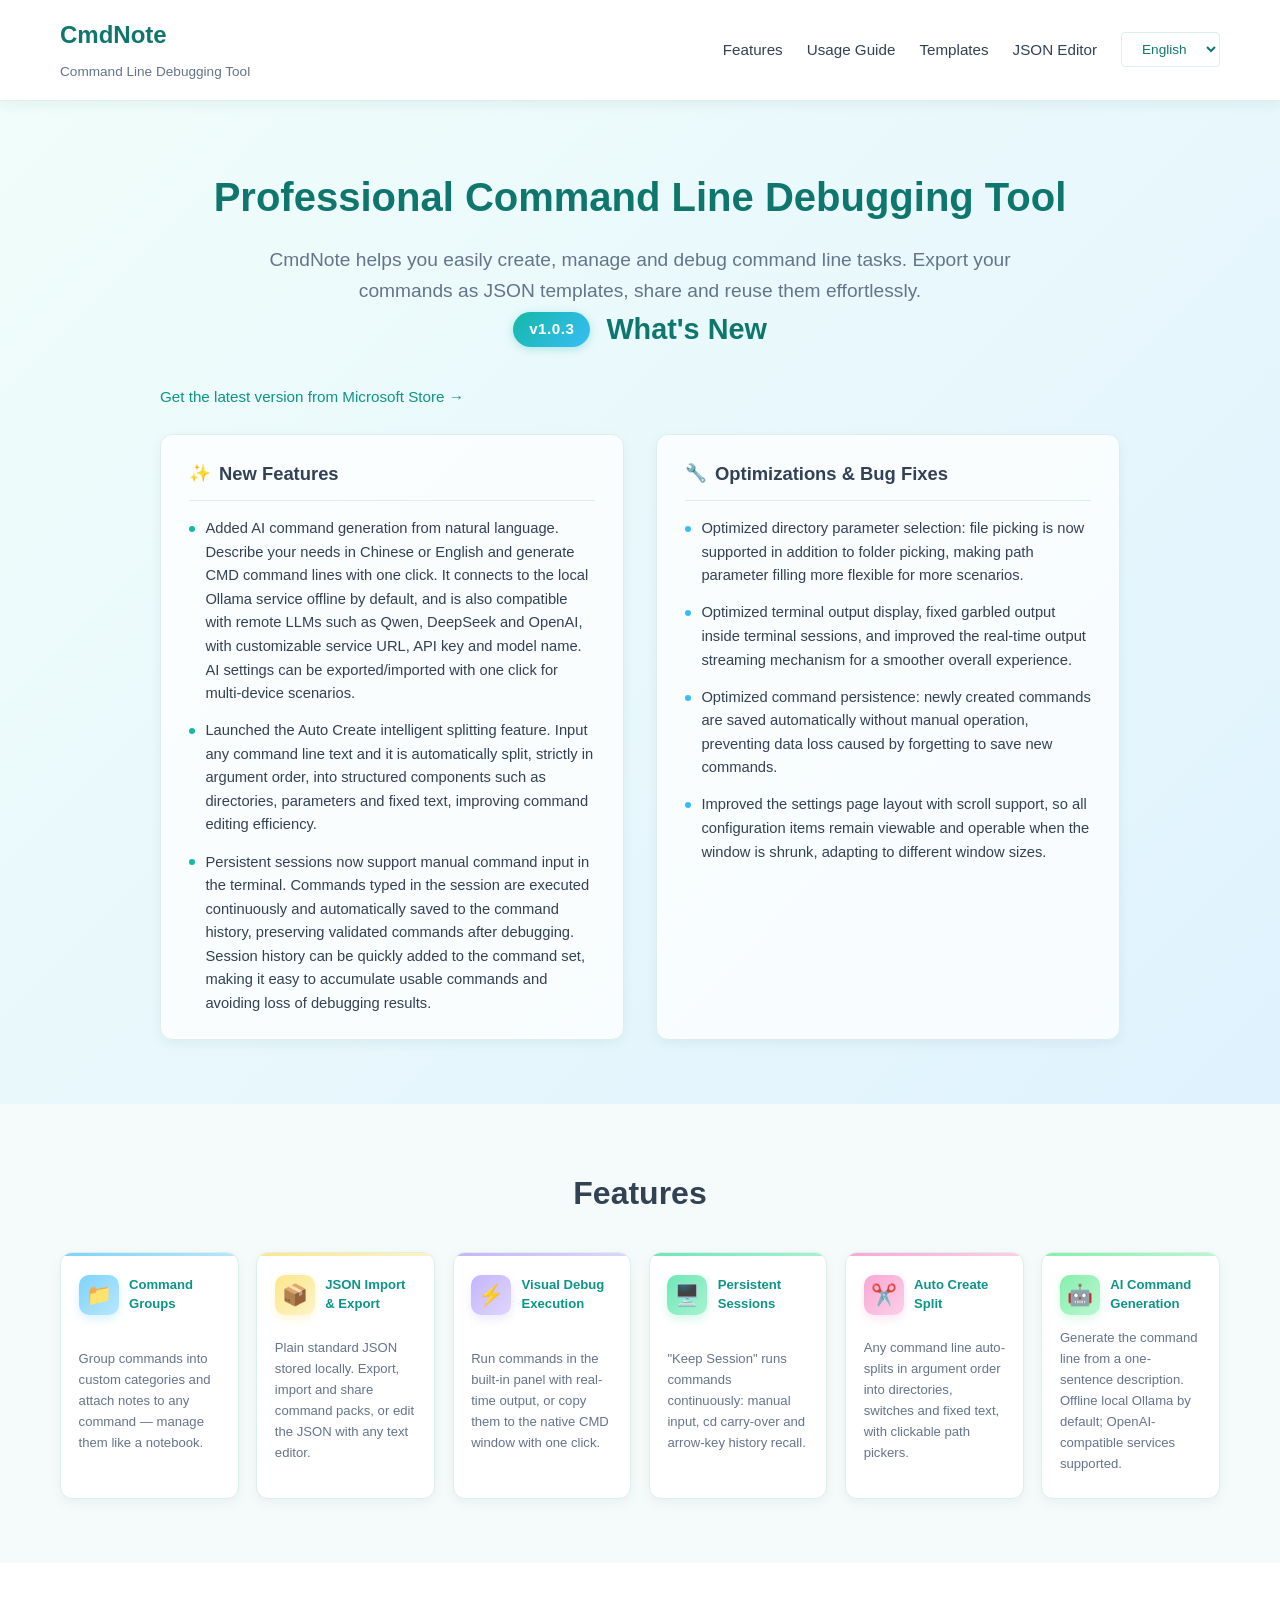
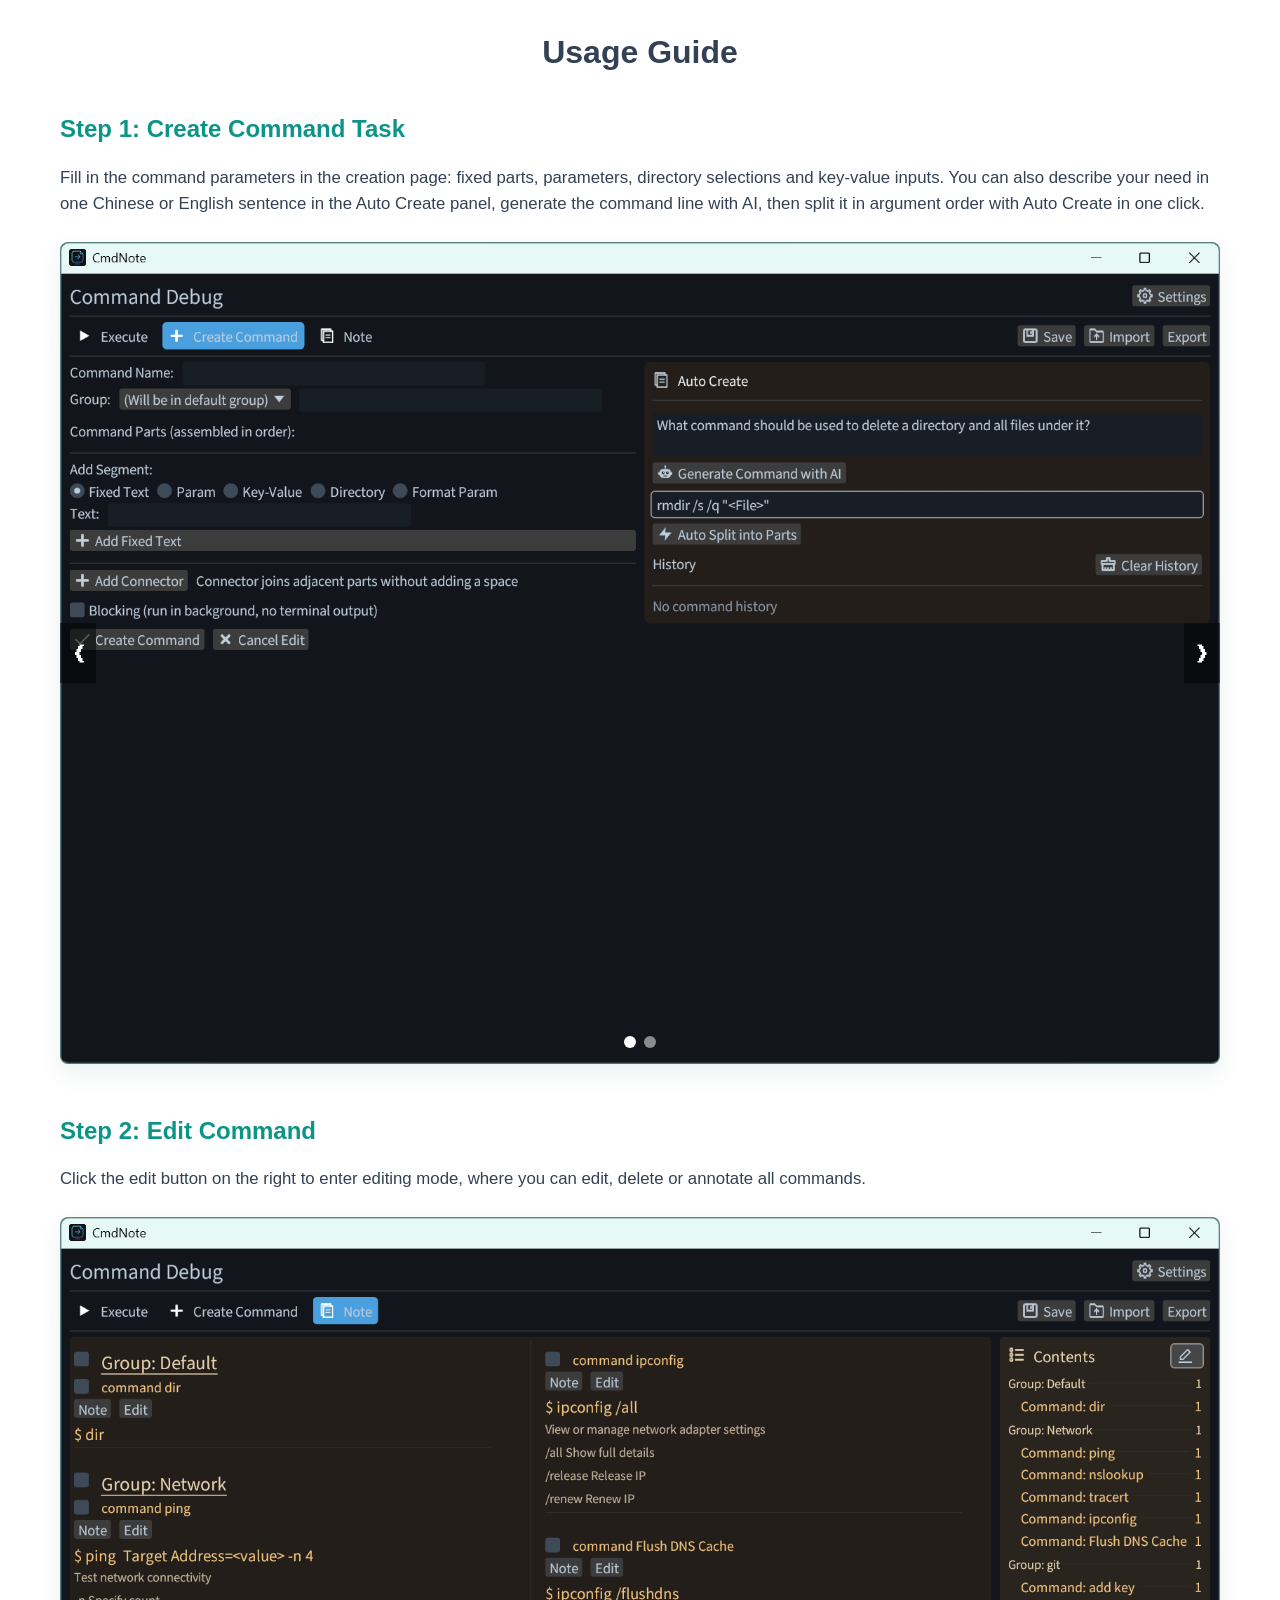
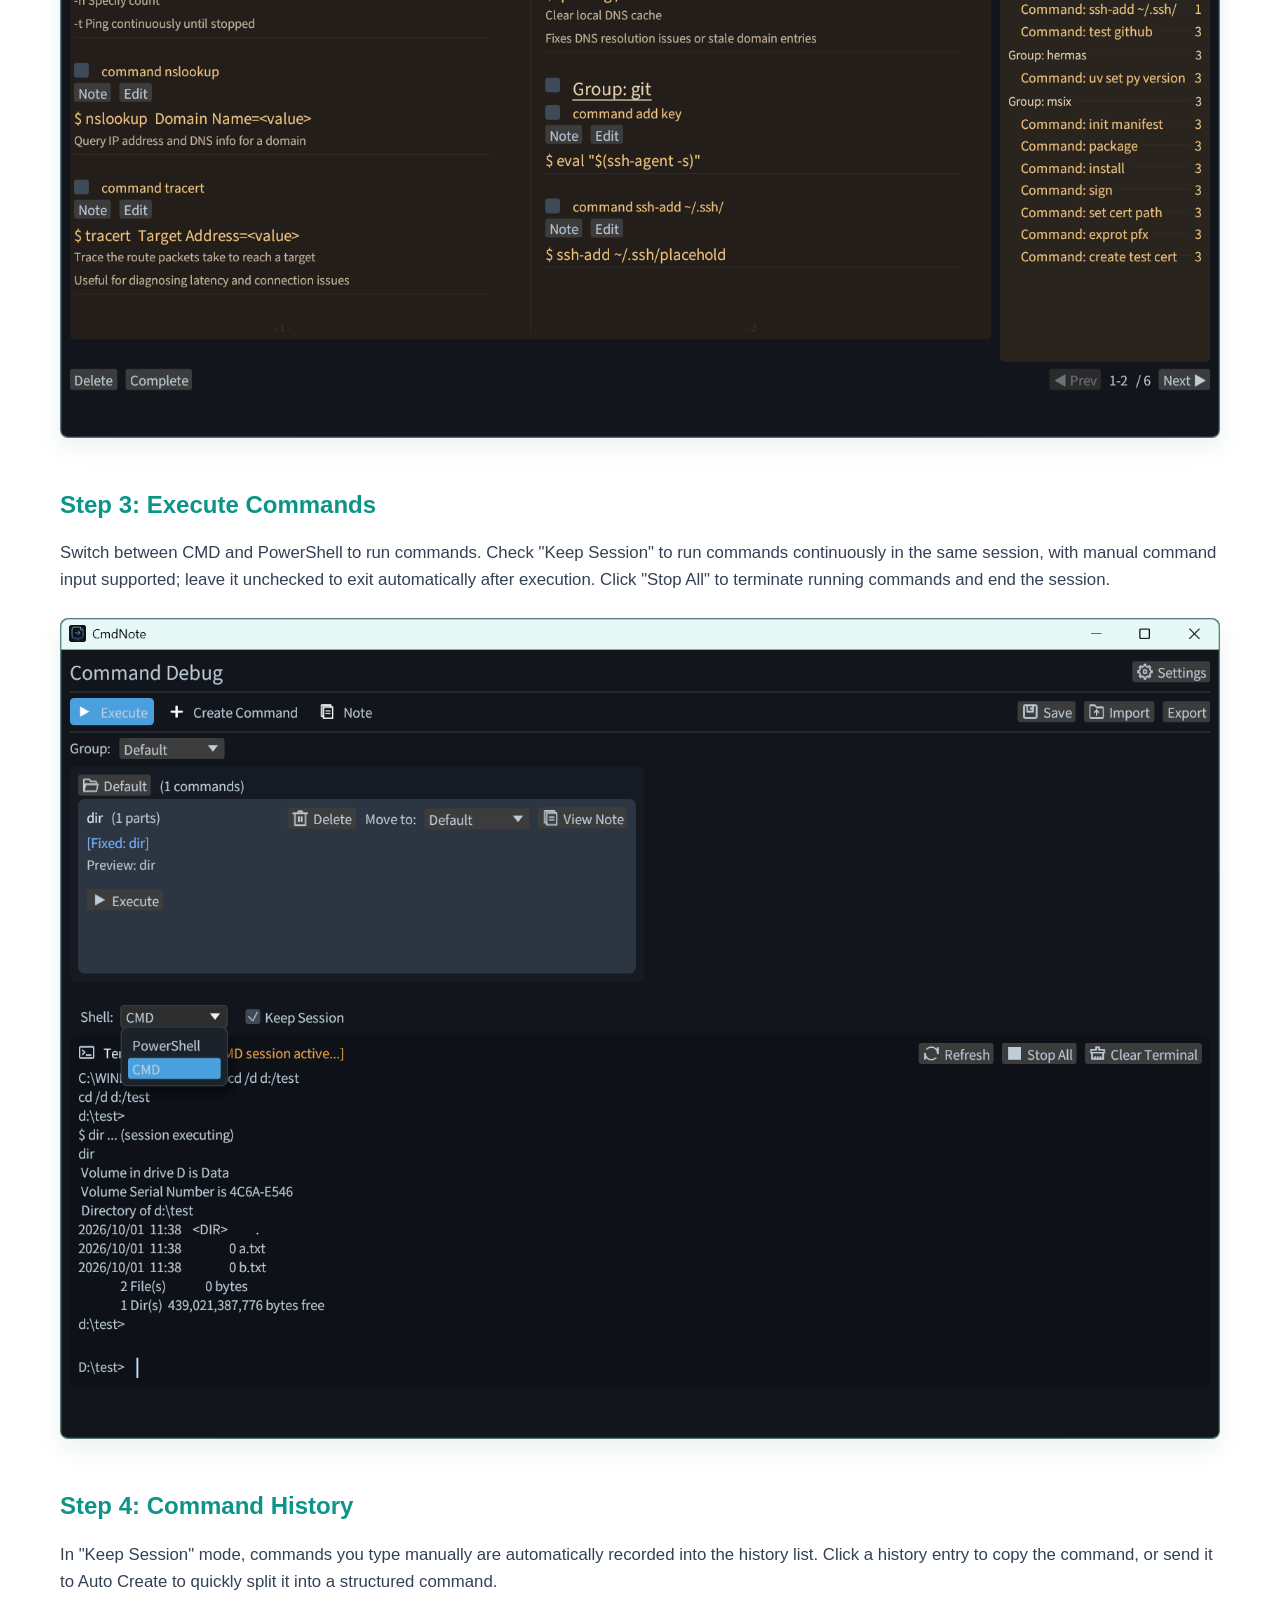
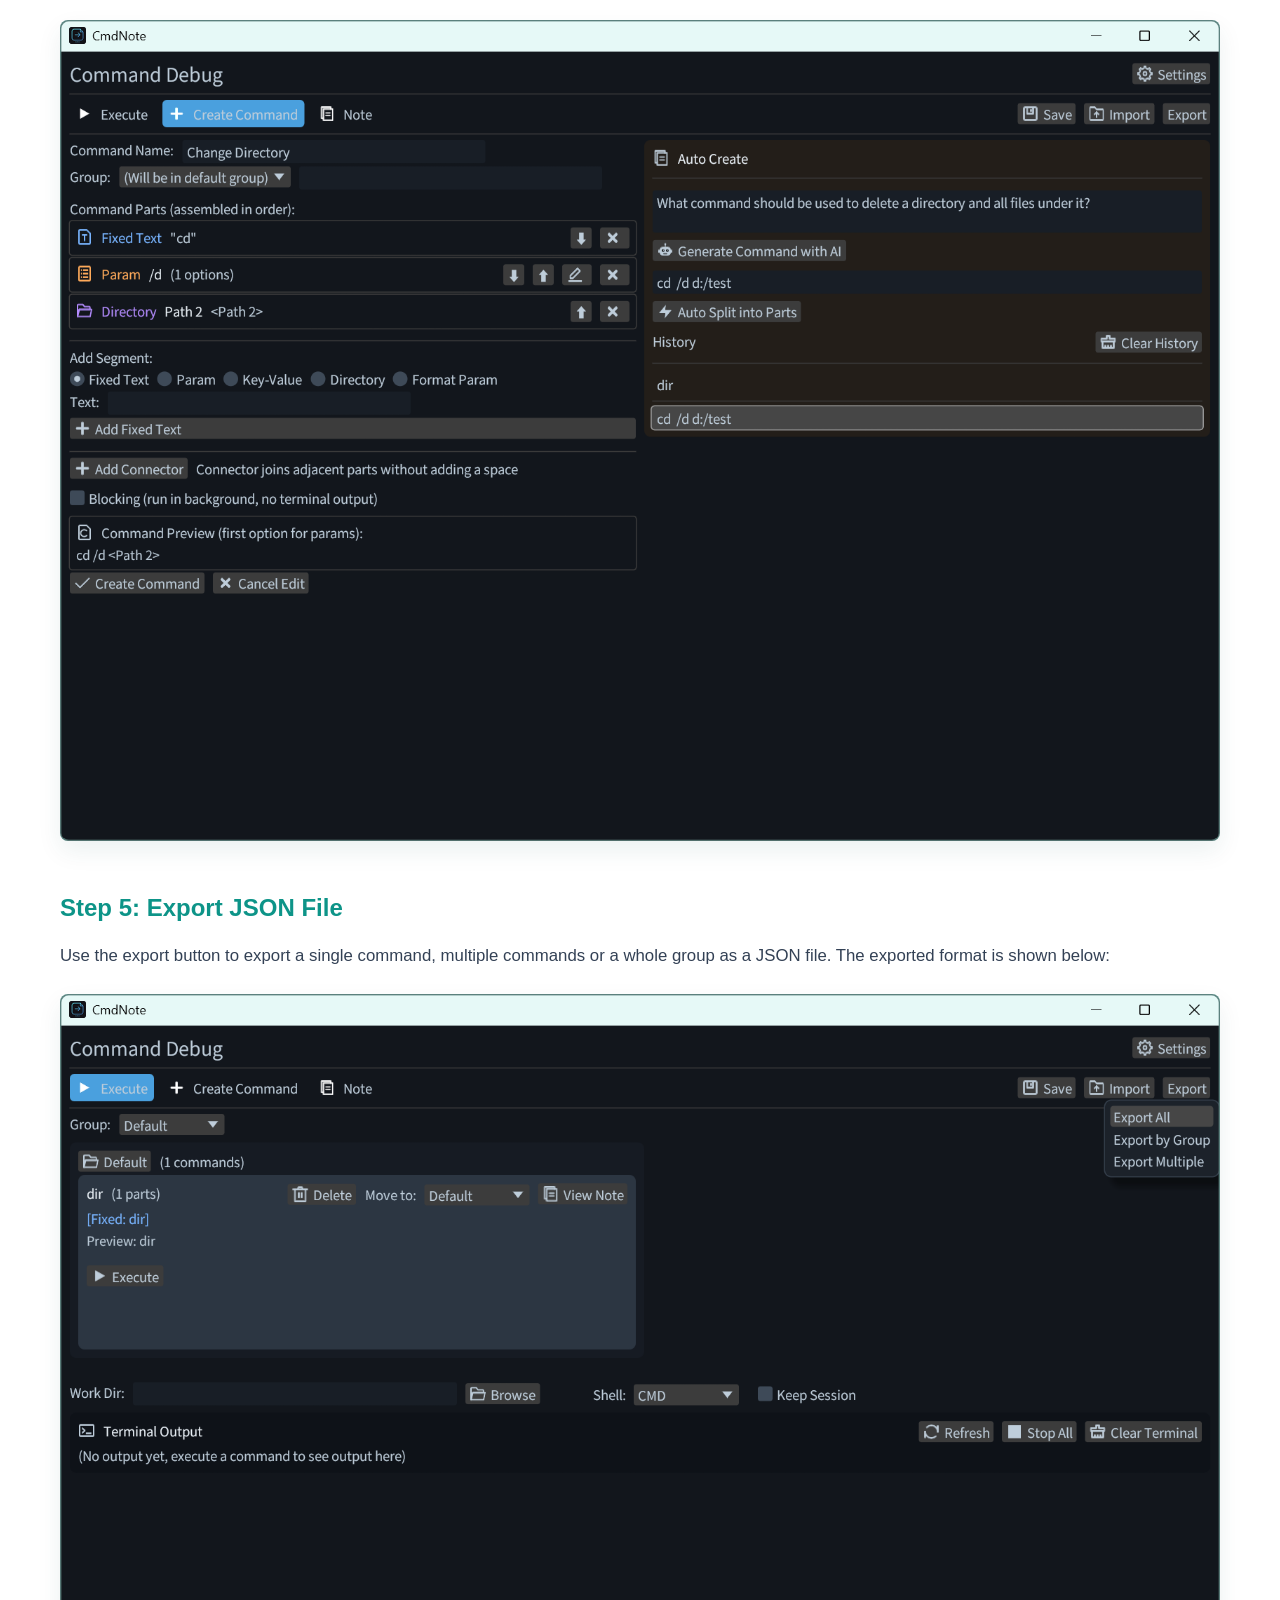
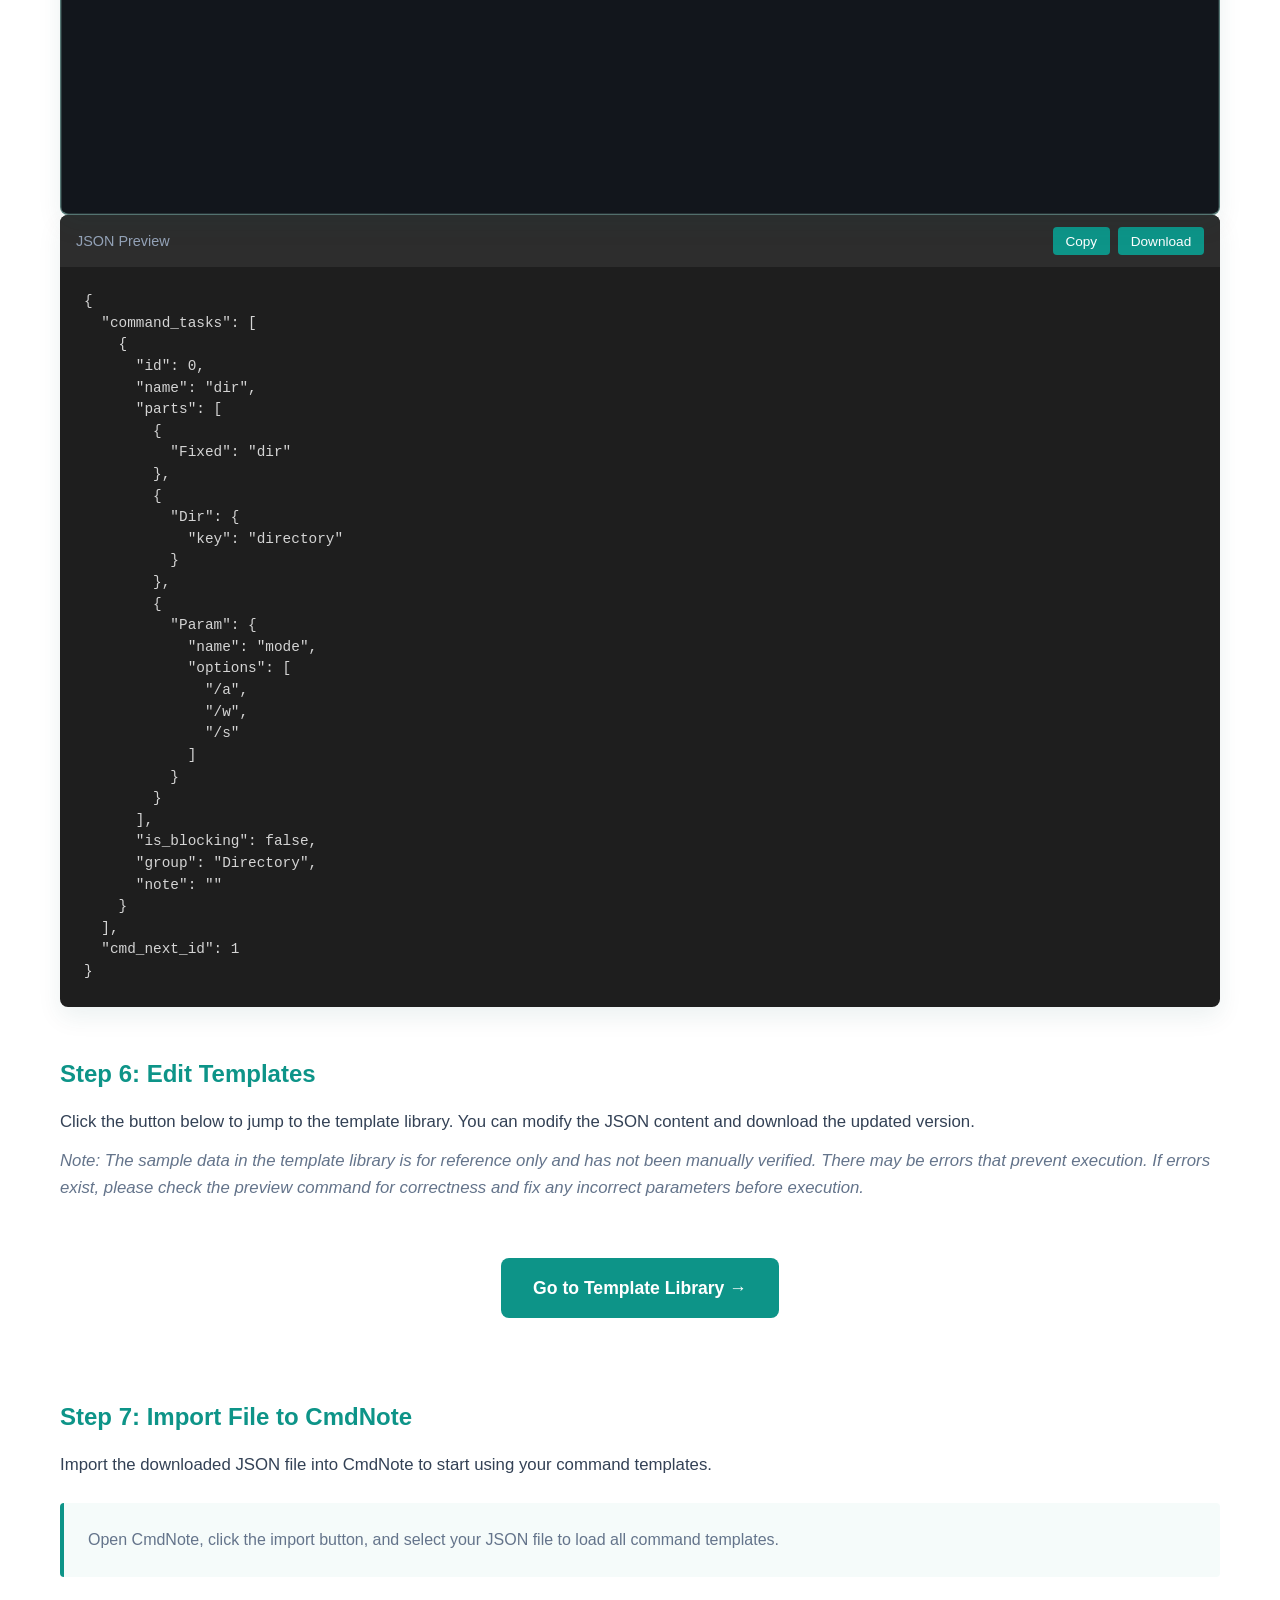
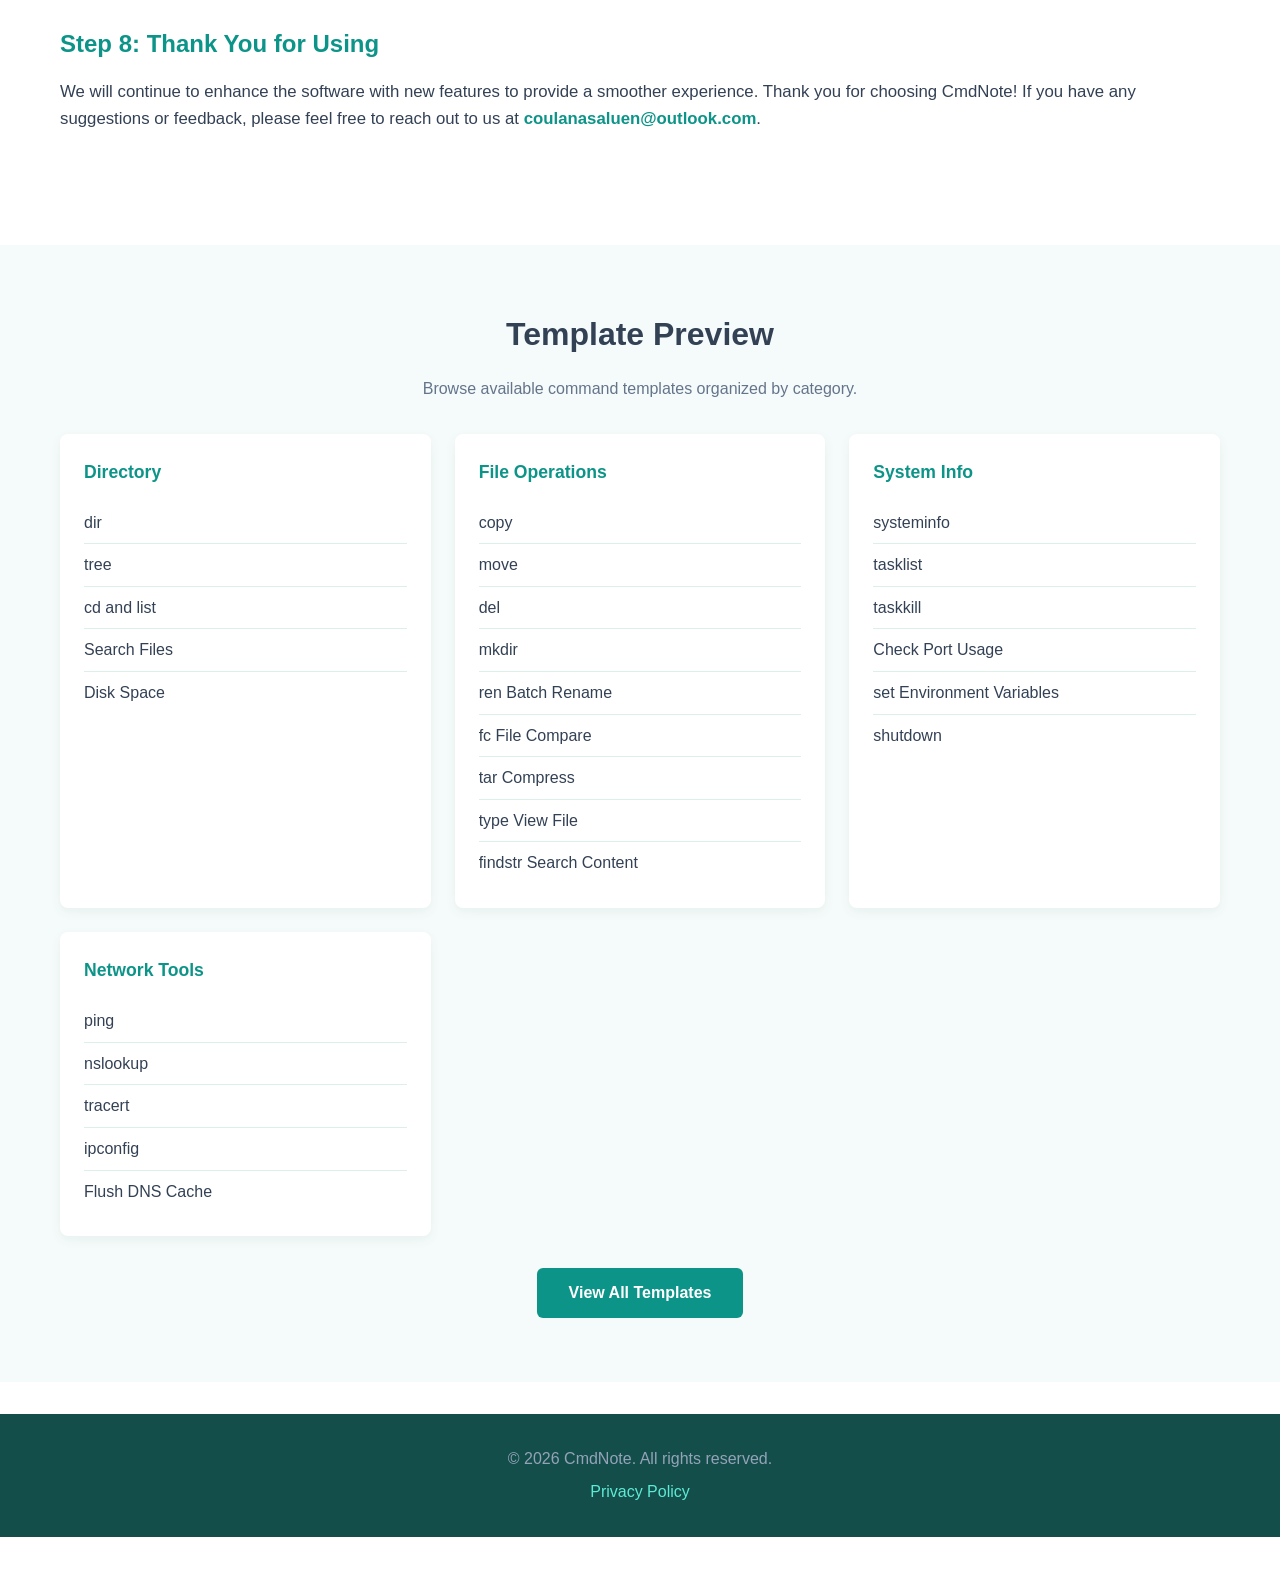
==== commit 7b47e417: "modifier content" ====
--- a/index.html
+++ b/index.html
@@ -129,8 +129,8 @@
 
                 <div class="usage-step">
                     <h3 data-i18n="step_2_title">Step 2: Edit Command</h3>
-                    <p data-i18n="step_2_desc">Click the edit button on the right side of a command to enter editing
-                        mode, where you can modify, delete the command or edit its note.</p>
+                    <p data-i18n="step_2_desc">Click the edit button on the right to enter editing mode, where you
+                        can edit, delete or annotate all commands.</p>
                     <div class="carousel" id="step2Carousel">
                         <div class="carousel-inner">
                             <div class="carousel-item active">
@@ -141,10 +141,39 @@
                 </div>
 
                 <div class="usage-step">
-                    <h3 data-i18n="step_3_title">Step 3: Export JSON File</h3>
-                    <p data-i18n="step_3_desc">Use the export button to export a single command, multiple commands or a
+                    <h3 data-i18n="step_3_title">Step 3: Execute Commands</h3>
+                    <p data-i18n="step_3_desc">Switch between CMD and PowerShell to run commands. Check "Keep
+                        Session" to run commands continuously in the same session, with manual command input
+                        supported; leave it unchecked to exit automatically after execution. Click "Stop All" to
+                        terminate running commands and end the session.</p>
+                    <div class="carousel" id="step3Carousel">
+                        <div class="carousel-inner">
+                            <div class="carousel-item active">
+                                <img src="exec.png" alt="Command Execution Page">
+                            </div>
+                        </div>
+                    </div>
+                </div>
+
+                <div class="usage-step">
+                    <h3 data-i18n="step_4_title">Step 4: Command History</h3>
+                    <p data-i18n="step_4_desc">In "Keep Session" mode, commands you type manually are recorded into
+                        the history list. Click a history entry to copy the command, or send it to Auto Create to split
+                        it into a structured command quickly.</p>
+                    <div class="carousel" id="step4Carousel">
+                        <div class="carousel-inner">
+                            <div class="carousel-item active">
+                                <img src="history.png" alt="Command History Page">
+                            </div>
+                        </div>
+                    </div>
+                </div>
+
+                <div class="usage-step">
+                    <h3 data-i18n="step_5_title">Step 5: Export JSON File</h3>
+                    <p data-i18n="step_5_desc">Use the export button to export a single command, multiple commands or a
                         whole group as a JSON file. The exported format is shown below:</p>
-                    <div class="carousel" id="step3Carousel">
+                    <div class="carousel" id="step5Carousel">
                         <div class="carousel-inner">
                             <div class="carousel-item active">
                                 <img src="export.png" alt="Command Export Page">
@@ -196,35 +225,6 @@
                 </div>
 
                 <div class="usage-step">
-                    <h3 data-i18n="step_4_title">Step 4: Execute Commands</h3>
-                    <p data-i18n="step_4_desc">Switch between CMD and PowerShell to run commands. Check "Keep Session"
-                        to stay in the session and type commands directly in the terminal; unchecked, the window exits
-                        automatically after execution. Click "Stop All" to terminate running commands and end the
-                        session.</p>
-                    <div class="carousel" id="step4Carousel">
-                        <div class="carousel-inner">
-                            <div class="carousel-item active">
-                                <img src="exec.png" alt="Command Execution Page">
-                            </div>
-                        </div>
-                    </div>
-                </div>
-
-                <div class="usage-step">
-                    <h3 data-i18n="step_5_title">Step 5: Command History</h3>
-                    <p data-i18n="step_5_desc">In "Keep Session" mode, commands you type manually are recorded into
-                        the history list. Click a history entry to copy the command, or send it to Auto Create to split
-                        it into a structured command quickly.</p>
-                    <div class="carousel" id="step5Carousel">
-                        <div class="carousel-inner">
-                            <div class="carousel-item active">
-                                <img src="history.png" alt="Command History Page">
-                            </div>
-                        </div>
-                    </div>
-                </div>
-
-                <div class="usage-step">
                     <h3 data-i18n="step_6_title">Step 6: Edit Templates</h3>
                     <p data-i18n="step_6_desc">Click the button below to jump to the template library. You can modify
                         the JSON content and download the updated version.</p>
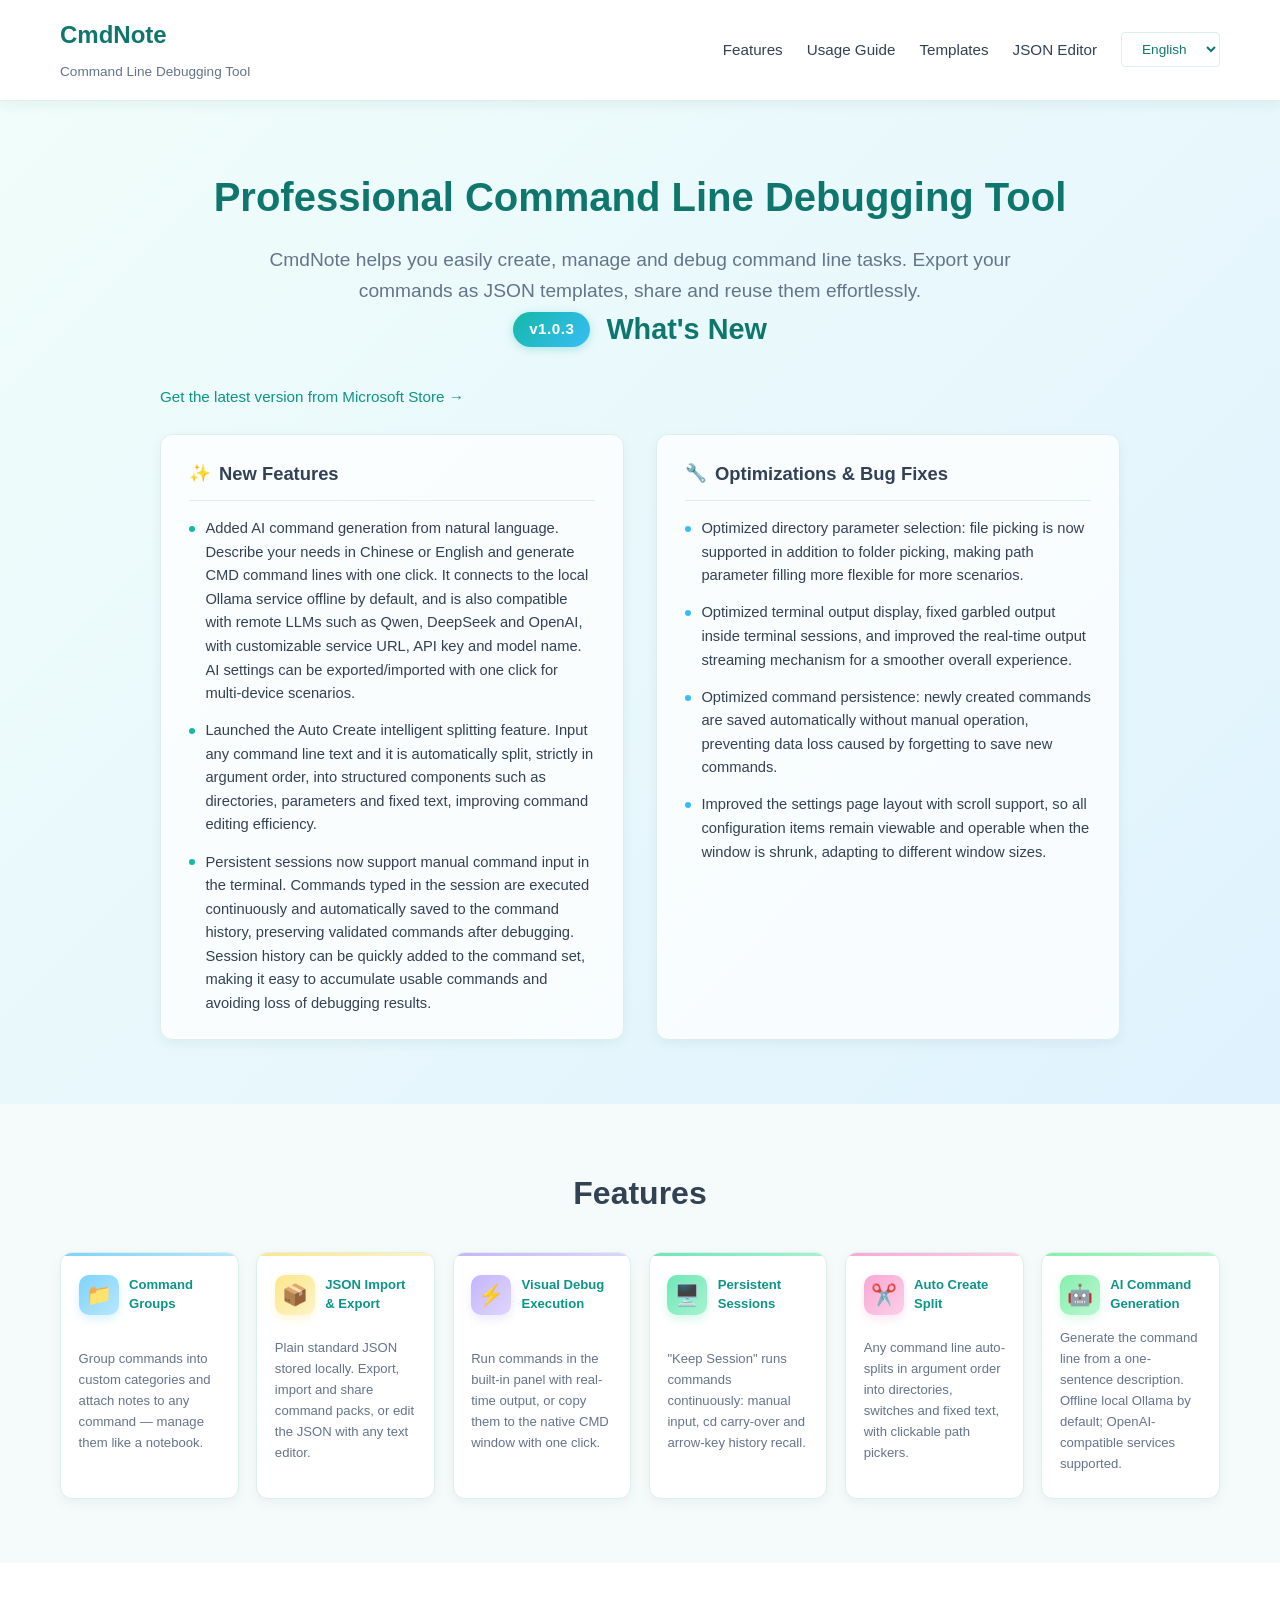
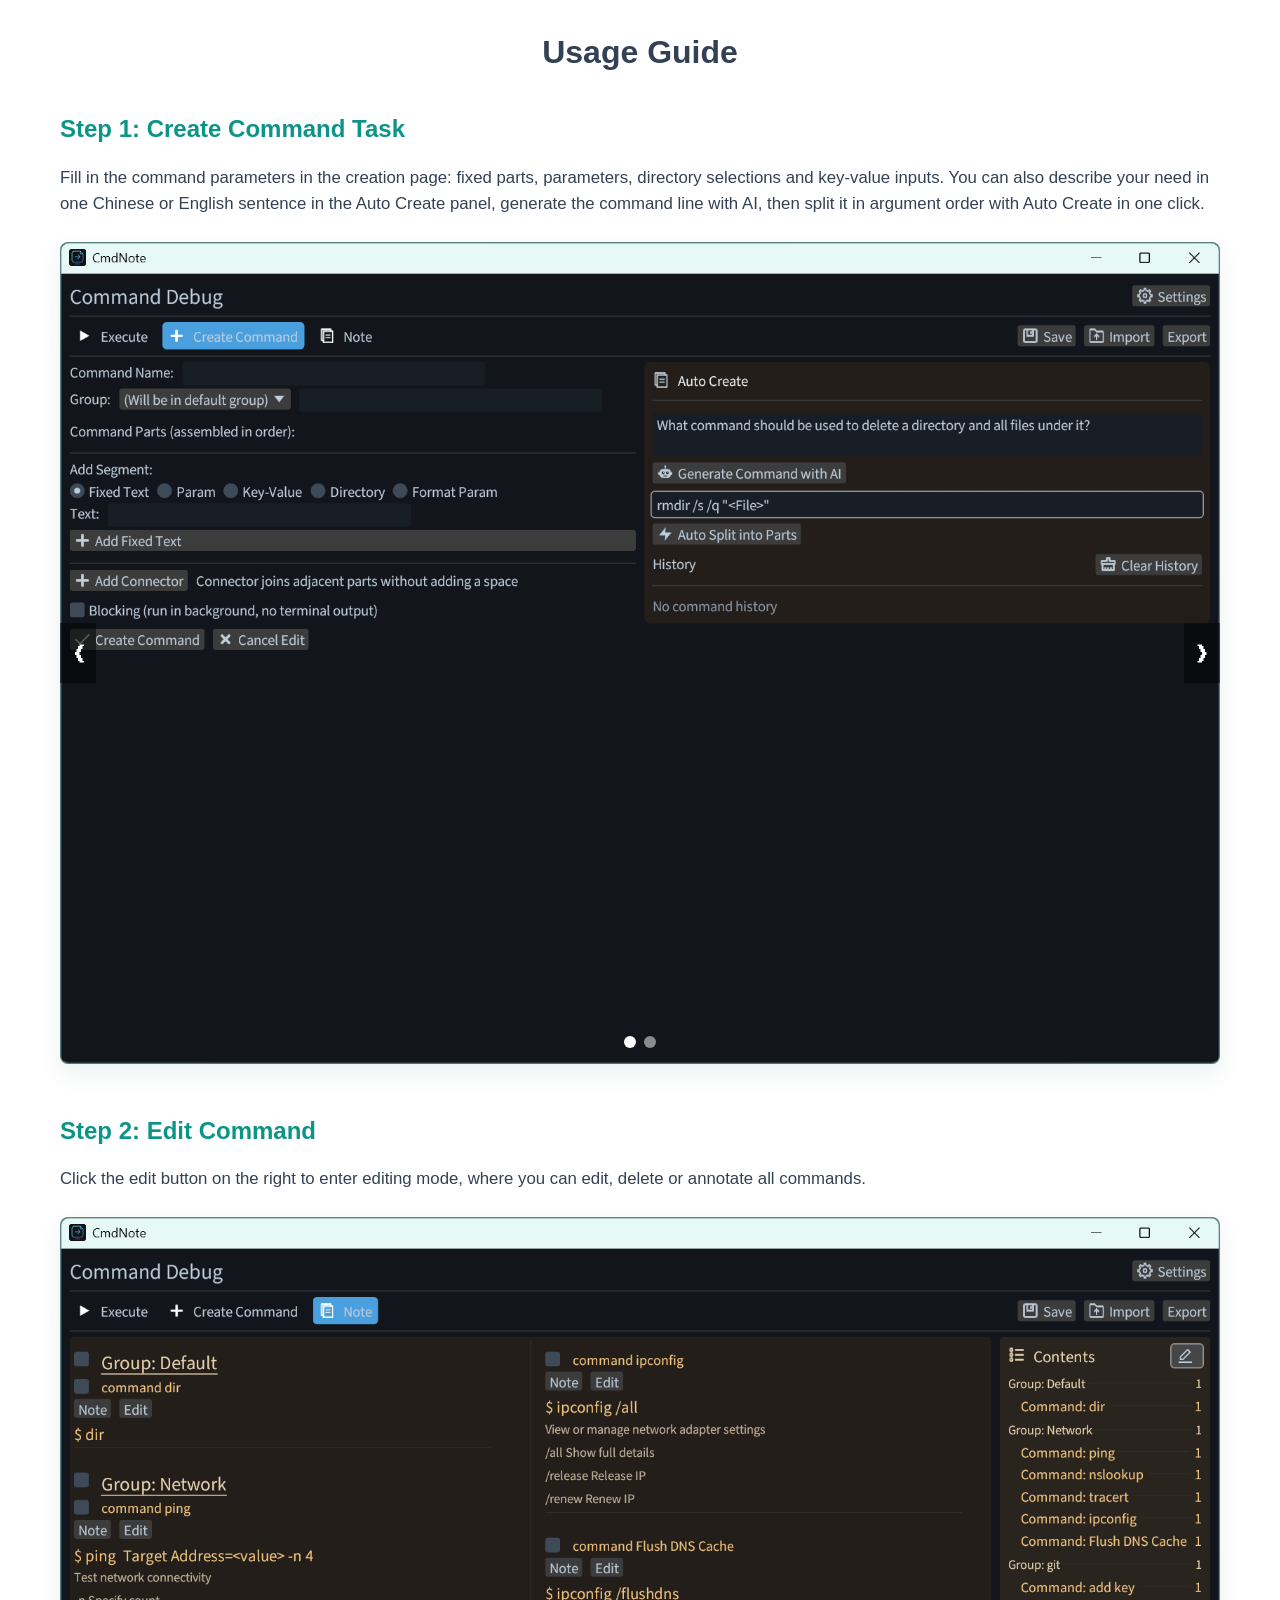
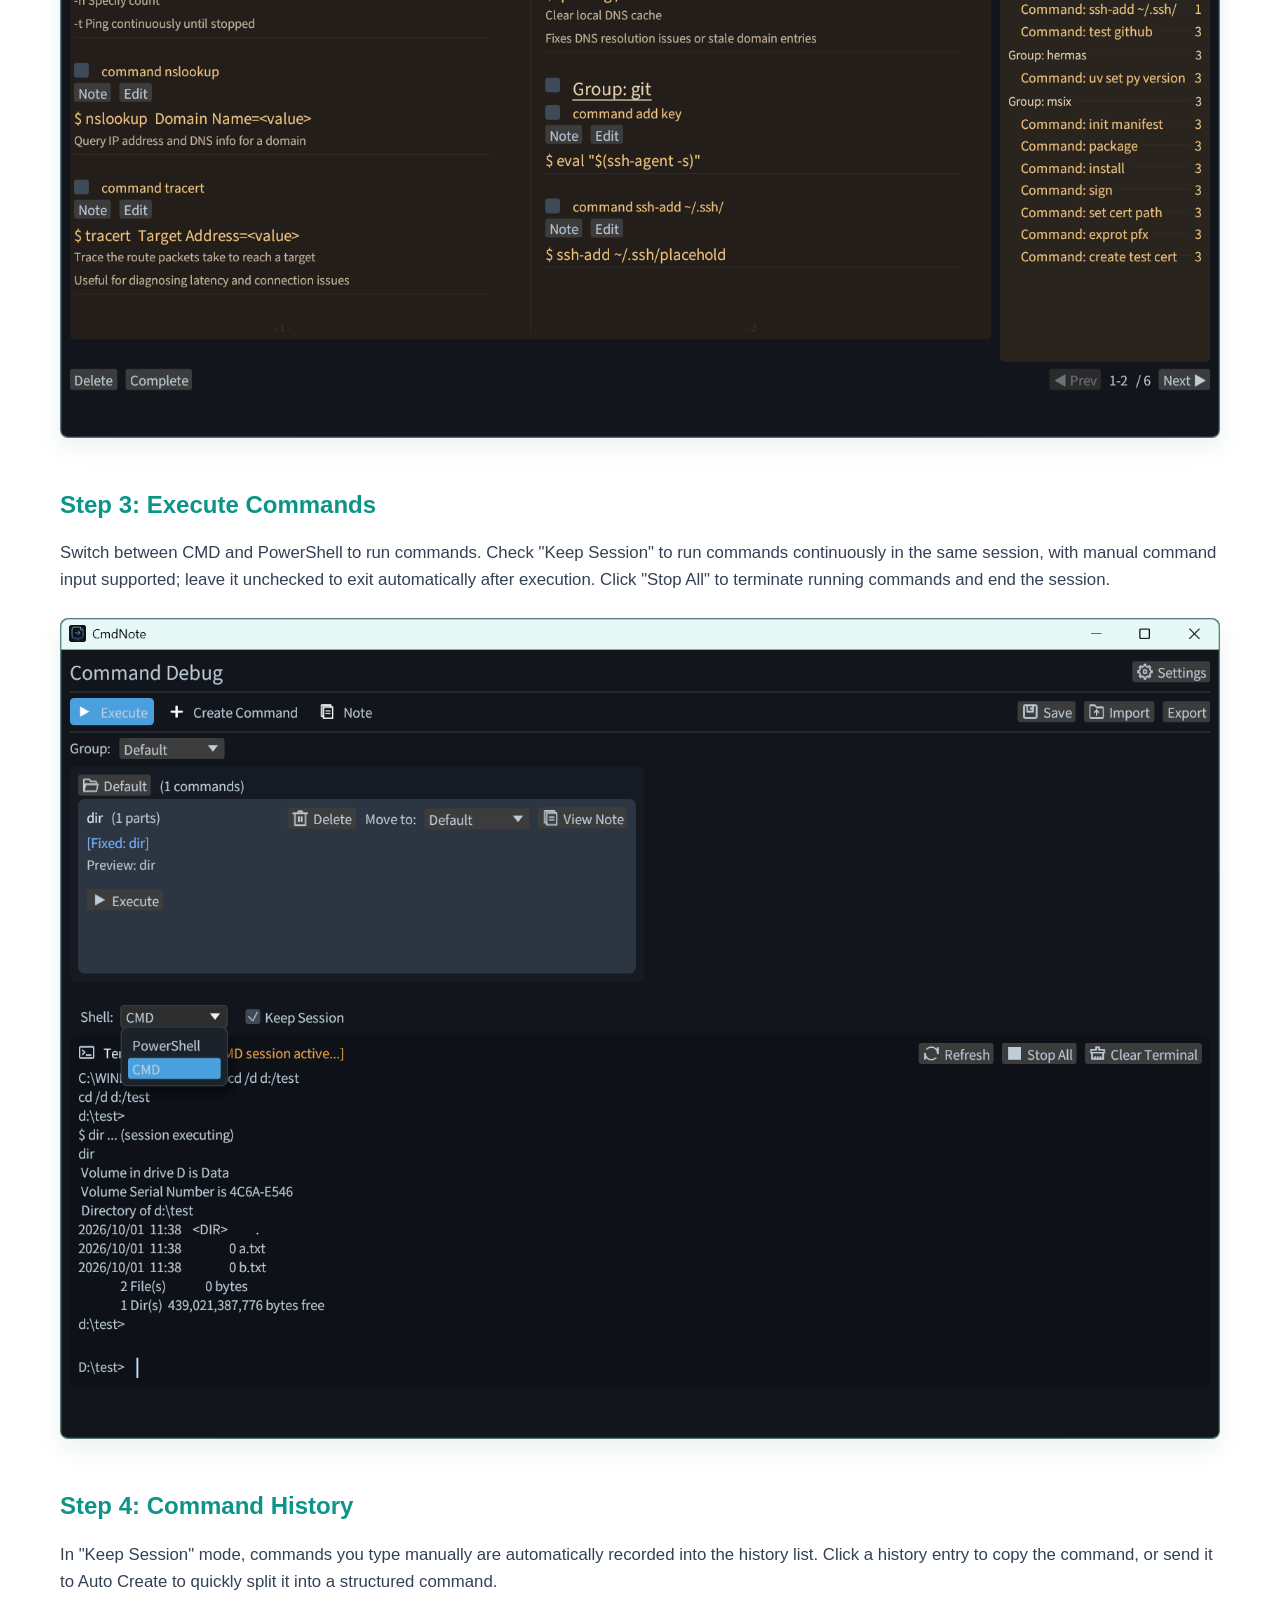
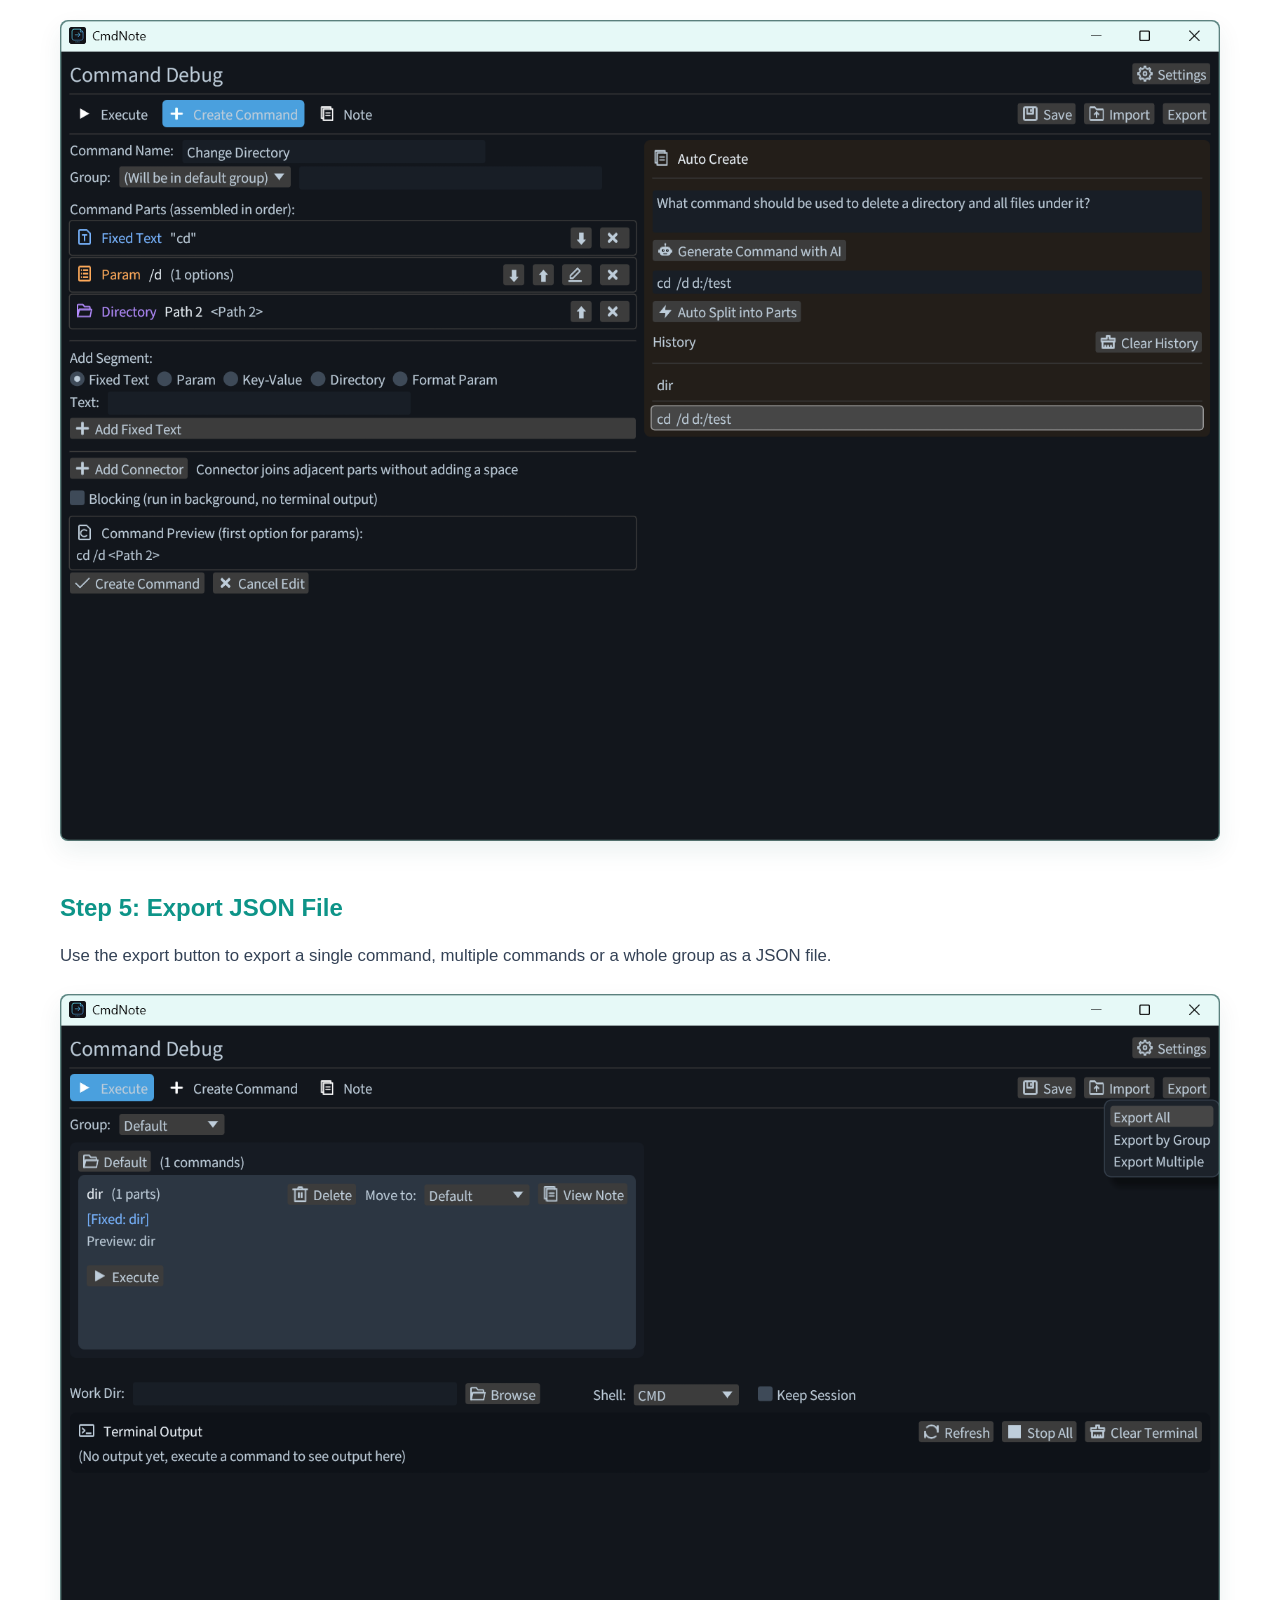
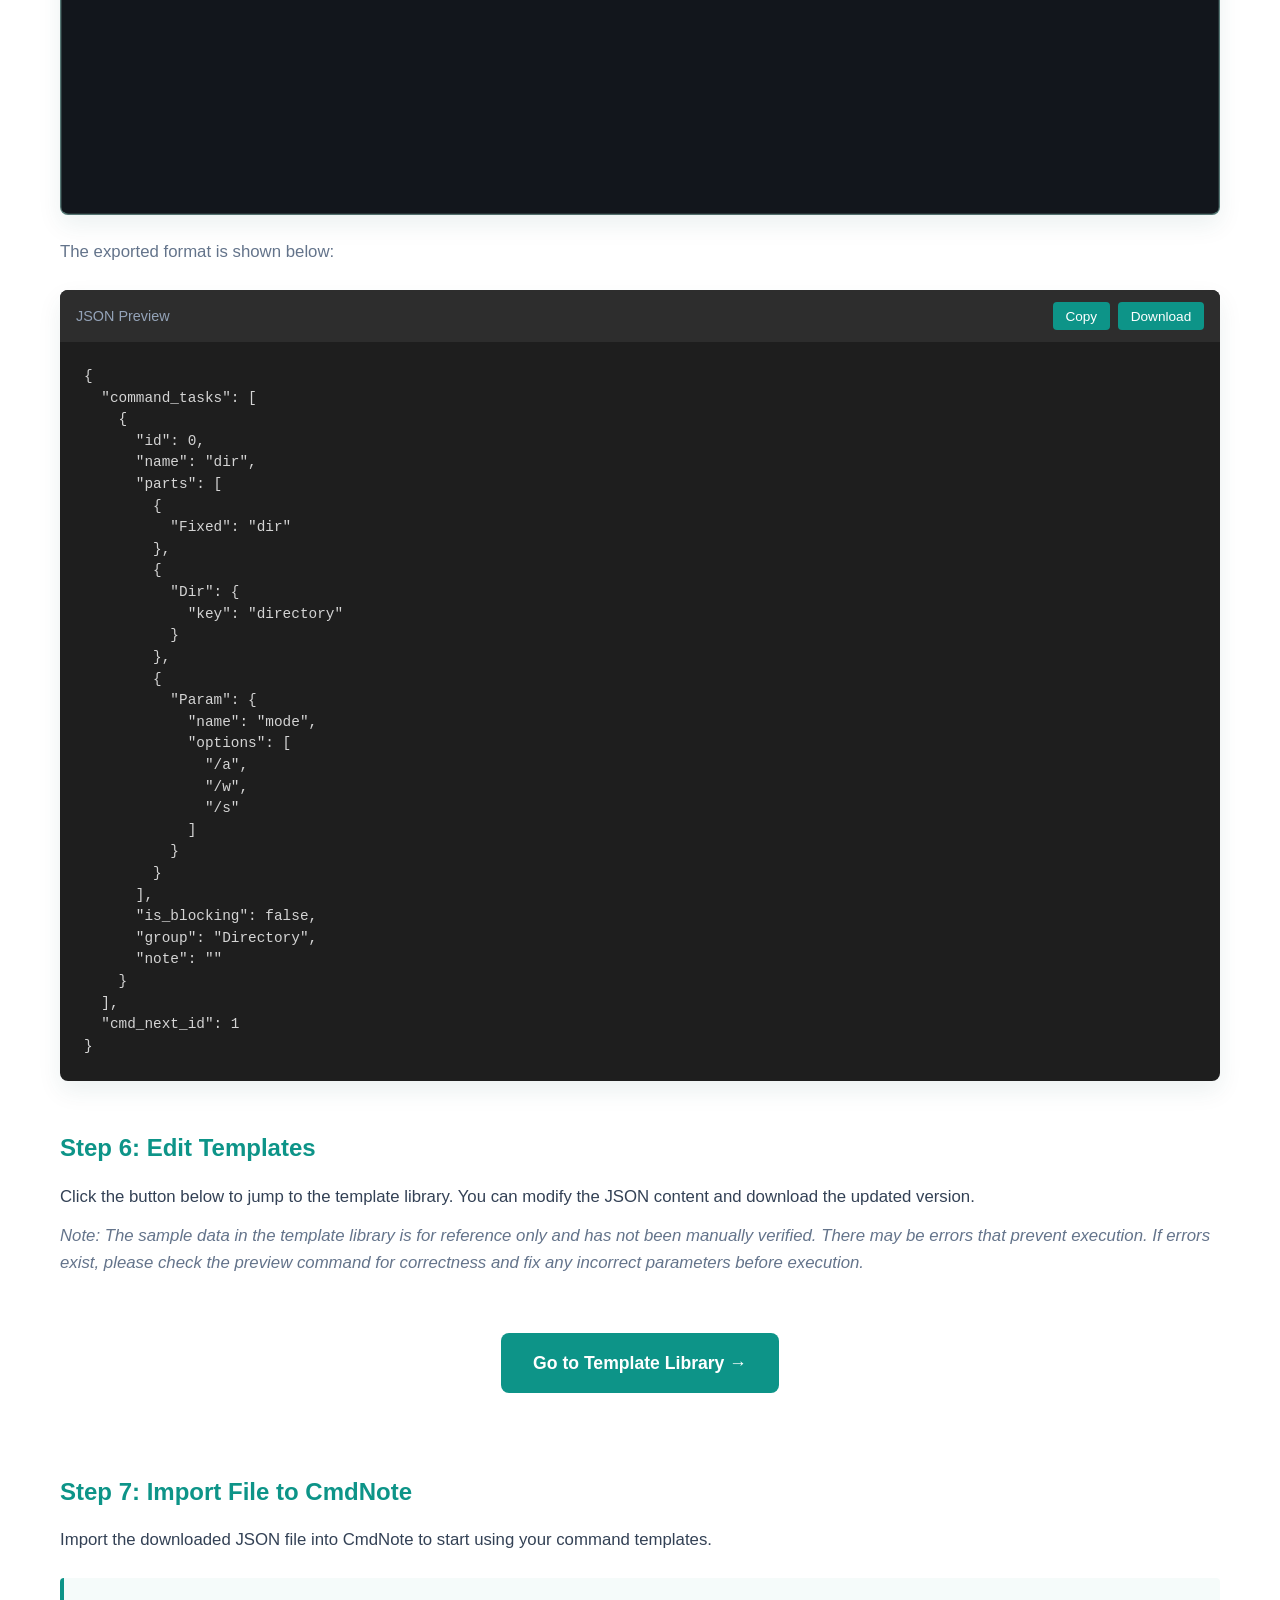
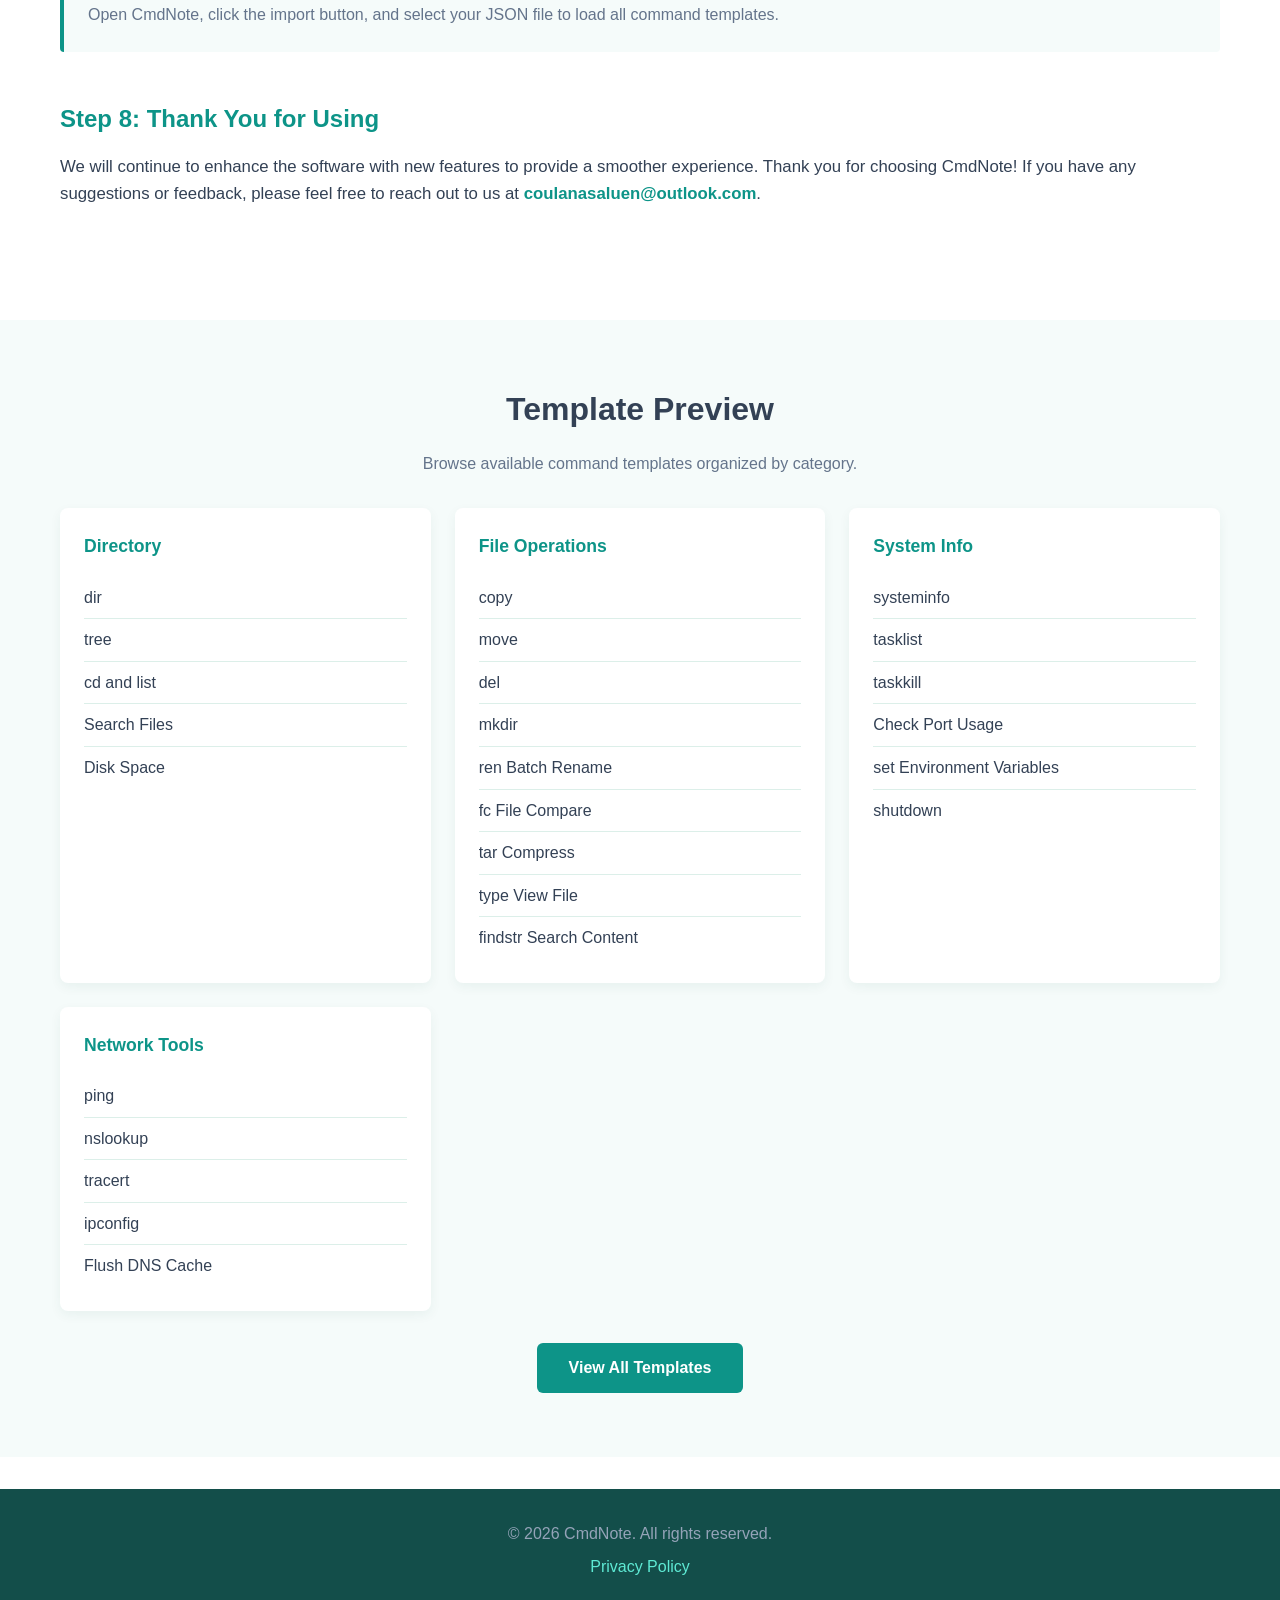
==== commit 1c9312d7: "modifier content" ====
--- a/index.html
+++ b/index.html
@@ -172,7 +172,7 @@
                 <div class="usage-step">
                     <h3 data-i18n="step_5_title">Step 5: Export JSON File</h3>
                     <p data-i18n="step_5_desc">Use the export button to export a single command, multiple commands or a
-                        whole group as a JSON file. The exported format is shown below:</p>
+                        whole group as a JSON file.</p>
                     <div class="carousel" id="step5Carousel">
                         <div class="carousel-inner">
                             <div class="carousel-item active">
@@ -180,6 +180,7 @@
                             </div>
                         </div>
                     </div>
+                    <p class="export-format-note" data-i18n="json_format_note">The exported format is shown below:</p>
                     <div class="code-demo">
                         <div class="code-header">
                             <span data-i18n="json_preview">JSON Preview</span>
--- a/css/style.css
+++ b/css/style.css
@@ -397,6 +397,12 @@
     font-style: italic;
 }
 
+.export-format-note {
+    margin: 1.5rem 0 0.75rem;
+    font-size: 0.95rem;
+    color: var(--secondary-color);
+}
+
 .import-tip {
     background: var(--bg-light);
     border-left: 4px solid var(--primary-color);
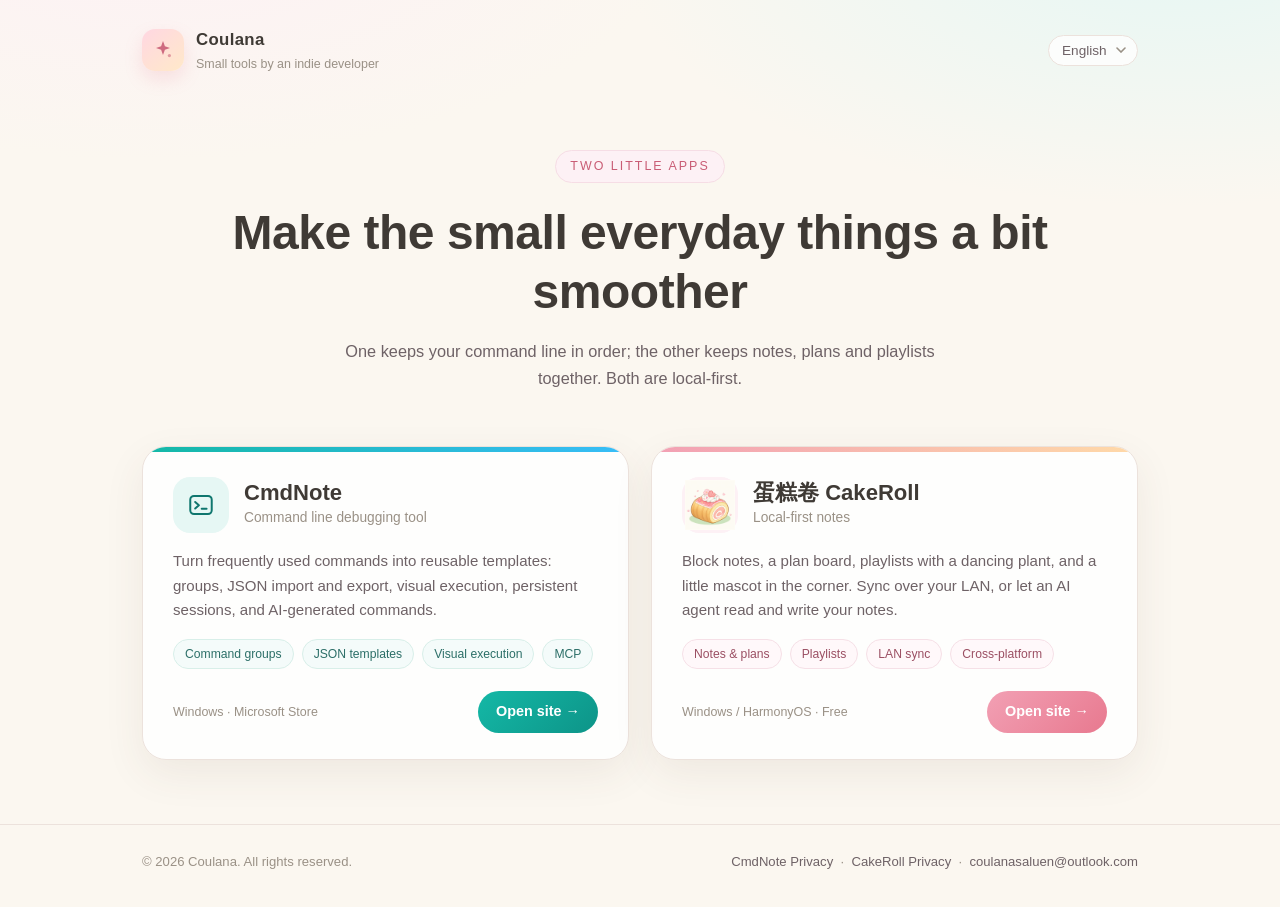
==== commit 629a77d8: "cakeroll" ====
--- a/index.html
+++ b/index.html
@@ -4,283 +4,195 @@
 <head>
     <meta charset="UTF-8">
     <meta name="viewport" content="width=device-width, initial-scale=1.0">
-    <title>CmdNote - Command Line Debugging Tool</title>
-    <link rel="stylesheet" href="css/style.css">
+    <title>Coulana - Apps</title>
+    <meta name="description" content="CmdNote 与蛋糕卷（CakeRoll）的官方网站入口。">
+    <link rel="stylesheet" href="css/landing.css">
 </head>
 
 <body>
-    <header class="header">
-        <div class="container">
-            <div class="logo">
-                <h1>CmdNote</h1>
-                <span class="tagline" data-i18n="tagline">Command Line Debugging Tool</span>
+    <svg width="0" height="0" style="position:absolute" aria-hidden="true">
+        <symbol id="i-spark" viewBox="0 0 24 24">
+            <path d="M12 3l1.9 5.2L19 10l-5.1 1.8L12 17l-1.9-5.2L5 10l5.1-1.8L12 3z"
+                fill="currentColor" opacity=".9" />
+            <circle cx="18.4" cy="17.6" r="1.6" fill="currentColor" opacity=".55" />
+        </symbol>
+        <symbol id="i-terminal" viewBox="0 0 24 24">
+            <rect x="2.8" y="4.2" width="18.4" height="15.6" rx="3.2" fill="none" stroke="currentColor"
+                stroke-width="1.7" />
+            <path d="M7 9.4l3.2 2.8L7 15" fill="none" stroke="currentColor" stroke-width="1.7"
+                stroke-linecap="round" stroke-linejoin="round" />
+            <path d="M12.6 15.2h4.2" fill="none" stroke="currentColor" stroke-width="1.7"
+                stroke-linecap="round" />
+        </symbol>
+    </svg>
+
+    <header class="site-head">
+        <div class="wrap">
+            <div class="brand">
+                <div class="brand-mark">
+                    <svg style="color:#c95d75">
+                        <use href="#i-spark"></use>
+                    </svg>
+                </div>
+                <div>
+                    <div class="brand-name">Coulana</div>
+                    <span class="brand-sub" data-i18n="brand_sub">独立开发的小工具</span>
+                </div>
             </div>
-            <nav class="nav">
-                <a href="#features" data-i18n="nav_features">Features</a>
-                <a href="#usage" data-i18n="nav_usage">Usage Guide</a>
-                <a href="#templates" data-i18n="nav_templates">Templates</a>
-                <a href="editor.html" data-i18n="nav_editor">JSON Editor</a>
-                <select id="langSelect" class="lang-select">
-                    <option value="en">English</option>
-                    <option value="zh">中文</option>
-                </select>
-            </nav>
+            <select id="langSelect" class="lang-select" aria-label="Language">
+                <option value="zh">中文</option>
+                <option value="en">English</option>
+            </select>
         </div>
     </header>
 
     <main>
         <section class="hero">
-            <div class="container">
-                <h2 data-i18n="hero_title">Professional Command Line Debugging Tool</h2>
-                <p class="hero-desc" data-i18n="hero_desc">CmdNote helps you easily create, manage and debug command
-                    line tasks. Export your commands as JSON templates, share and reuse them effortlessly.</p>
-                <div class="update-notes" id="updateNotes">
-                    <div class="update-header">
-                        <span class="update-badge" id="updateBadge"></span>
-                        <h3 class="update-title" data-i18n="update_title">What's New</h3>
-                    </div>
-                    <a class="update-store-link" href="https://apps.microsoft.com/detail/9PM4VGNCK04B" target="_blank"
-                        rel="noopener noreferrer" data-i18n="update_store_link">Get the latest version from Microsoft
-                        Store →</a>
-                    <div class="update-columns" id="updateColumns">
-                        <div class="update-section" id="newFeaturesSection">
-                            <h4 class="update-section-title" id="newFeaturesTitle"></h4>
-                            <ul class="update-list" id="newFeaturesList"></ul>
-                        </div>
-                        <div class="update-section" id="bugFixesSection">
-                            <h4 class="update-section-title" id="bugFixesTitle"></h4>
-                            <ul class="update-list" id="bugFixesList"></ul>
-                        </div>
-                    </div>
-                </div>
+            <div class="wrap">
+                <span class="hero-kicker" data-i18n="hero_kicker">两个小作品</span>
+                <h1 data-i18n="hero_title">把常用的小事，做得顺手一点</h1>
+                <p data-i18n="hero_desc">一个用来管理命令行，一个用来收好笔记、计划和歌单。都是本地优先的小软件。</p>
             </div>
         </section>
 
-        <section id="features" class="features">
-            <div class="container">
-                <h2 data-i18n="features_title">Features</h2>
-                <div class="feature-grid">
-                    <div class="feature-card f-1">
-                        <div class="feature-icon">📁</div>
-                        <h3 data-i18n="feature_1_title">Command Groups</h3>
-                        <p data-i18n="feature_1_desc">Group commands into custom categories and attach notes to any
-                            command — manage them like a notebook.</p>
-                    </div>
-                    <div class="feature-card f-2">
-                        <div class="feature-icon">📦</div>
-                        <h3 data-i18n="feature_2_title">JSON Import & Export</h3>
-                        <p data-i18n="feature_2_desc">Plain standard JSON stored locally. Export, import and share
-                            command packs, or edit the JSON with any text editor.</p>
-                    </div>
-                    <div class="feature-card f-3">
-                        <div class="feature-icon">⚡</div>
-                        <h3 data-i18n="feature_3_title">Visual Debug Execution</h3>
-                        <p data-i18n="feature_3_desc">Run commands in the built-in panel with real-time output, or copy
-                            them to the native CMD window with one click.</p>
-                    </div>
-                    <div class="feature-card f-4">
-                        <div class="feature-icon">🖥️</div>
-                        <h3 data-i18n="feature_4_title">Persistent Sessions</h3>
-                        <p data-i18n="feature_4_desc">"Keep Session" runs commands continuously: manual input, cd
-                            carry-over and arrow-key history recall.</p>
-                    </div>
-                    <div class="feature-card f-5">
-                        <div class="feature-icon">✂️</div>
-                        <h3 data-i18n="feature_5_title">Auto Create Split</h3>
-                        <p data-i18n="feature_5_desc">Any command line auto-splits in argument order into directories,
-                            switches and fixed text, with clickable path pickers.</p>
-                    </div>
-                    <div class="feature-card f-6">
-                        <div class="feature-icon">🤖</div>
-                        <h3 data-i18n="feature_6_title">AI Command Generation</h3>
-                        <p data-i18n="feature_6_desc">Generate the command line from a one-sentence description.
-                            Offline local Ollama by default; OpenAI-compatible services supported.</p>
-                    </div>
-                </div>
-            </div>
-        </section>
-
-        <section id="usage" class="usage-guide">
-            <div class="container">
-                <h2 data-i18n="usage_title">Usage Guide</h2>
-
-                <div class="usage-step">
-                    <h3 data-i18n="step_1_title">Step 1: Create Command Task</h3>
-                    <p data-i18n="step_1_desc">Fill in the command parameters in the creation page. You can also
-                        describe your need in one sentence, generate the command line with AI, then split it in
-                        argument order with Auto Create in one click.</p>
-                    <div class="carousel" id="step1Carousel">
-                        <div class="carousel-inner">
-                            <div class="carousel-item active">
-                                <img src="create1.png" alt="Command Creation Page 1">
-                            </div>
-                            <div class="carousel-item">
-                                <img src="create2.png" alt="Command Creation Page 2">
-                            </div>
+        <section class="wrap">
+            <div class="cards">
+                <article class="card card-cmdnote">
+                    <div class="card-top">
+                        <div class="card-icon">
+                            <svg>
+                                <use href="#i-terminal"></use>
+                            </svg>
                         </div>
-                        <button class="carousel-control prev" onclick="moveCarousel(-1)">&#10094;</button>
-                        <button class="carousel-control next" onclick="moveCarousel(1)">&#10095;</button>
-                        <div class="carousel-indicators">
-                            <span class="indicator active" onclick="goToSlide(0)"></span>
-                            <span class="indicator" onclick="goToSlide(1)"></span>
+                        <div>
+                            <h2 class="card-name">CmdNote</h2>
+                            <div class="card-tagline" data-i18n="cmdnote_tagline">命令行调试工具</div>
                         </div>
                     </div>
-                </div>
+                    <p class="card-desc" data-i18n="cmdnote_desc">把常用命令整理成可复用的模板：命令分组、JSON 导入导出、可视化执行与持久会话，还能让 AI 帮你生成指令。</p>
+                    <div class="chips">
+                        <span class="chip" data-i18n="cmdnote_chip1">命令分组</span>
+                        <span class="chip" data-i18n="cmdnote_chip2">JSON 模板</span>
+                        <span class="chip" data-i18n="cmdnote_chip3">可视化执行</span>
+                        <span class="chip" data-i18n="cmdnote_chip4">MCP 接入</span>
+                    </div>
+                    <div class="card-foot">
+                        <span class="card-meta" data-i18n="cmdnote_meta">Windows · Microsoft Store</span>
+                        <a class="card-link" href="cmdnote/" data-i18n="enter">进入官网 →</a>
+                    </div>
+                </article>
 
-                <div class="usage-step">
-                    <h3 data-i18n="step_2_title">Step 2: Edit Command</h3>
-                    <p data-i18n="step_2_desc">Click the edit button on the right to enter editing mode, where you
-                        can edit, delete or annotate all commands.</p>
-                    <div class="carousel" id="step2Carousel">
-                        <div class="carousel-inner">
-                            <div class="carousel-item active">
-                                <img src="edit.png" alt="Command Edit Page">
-                            </div>
+                <article class="card card-cakeroll">
+                    <div class="card-top">
+                        <div class="card-icon">
+                            <img src="cakeroll/shots/icon.png" alt="CakeRoll">
+                        </div>
+                        <div>
+                            <h2 class="card-name">蛋糕卷 CakeRoll</h2>
+                            <div class="card-tagline" data-i18n="cakeroll_tagline">本地优先的笔记应用</div>
                         </div>
                     </div>
-                </div>
-
-                <div class="usage-step">
-                    <h3 data-i18n="step_3_title">Step 3: Execute Commands</h3>
-                    <p data-i18n="step_3_desc">Switch between CMD and PowerShell to run commands. Check "Keep
-                        Session" to run commands continuously in the same session, with manual command input
-                        supported; leave it unchecked to exit automatically after execution. Click "Stop All" to
-                        terminate running commands and end the session.</p>
-                    <div class="carousel" id="step3Carousel">
-                        <div class="carousel-inner">
-                            <div class="carousel-item active">
-                                <img src="exec.png" alt="Command Execution Page">
-                            </div>
-                        </div>
+                    <p class="card-desc" data-i18n="cakeroll_desc">块式笔记、计划看板、歌单与跳舞草，还有一只常驻角落的小精灵。多端局域网同步，也可以让 AI Agent 直接读写你的笔记。</p>
+                    <div class="chips">
+                        <span class="chip" data-i18n="cakeroll_chip1">笔记与计划</span>
+                        <span class="chip" data-i18n="cakeroll_chip2">歌单</span>
+                        <span class="chip" data-i18n="cakeroll_chip3">局域网同步</span>
+                        <span class="chip" data-i18n="cakeroll_chip4">跨平台</span>
                     </div>
-                </div>
-
-                <div class="usage-step">
-                    <h3 data-i18n="step_4_title">Step 4: Command History</h3>
-                    <p data-i18n="step_4_desc">In "Keep Session" mode, commands you type manually are recorded into
-                        the history list. Click a history entry to copy the command, or send it to Auto Create to split
-                        it into a structured command quickly.</p>
-                    <div class="carousel" id="step4Carousel">
-                        <div class="carousel-inner">
-                            <div class="carousel-item active">
-                                <img src="history.png" alt="Command History Page">
-                            </div>
-                        </div>
+                    <div class="card-foot">
+                        <span class="card-meta" data-i18n="cakeroll_meta">Windows / HarmonyOS · 免费</span>
+                        <a class="card-link" href="cakeroll/" data-i18n="enter">进入官网 →</a>
                     </div>
-                </div>
-
-                <div class="usage-step">
-                    <h3 data-i18n="step_5_title">Step 5: Export JSON File</h3>
-                    <p data-i18n="step_5_desc">Use the export button to export a single command, multiple commands or a
-                        whole group as a JSON file.</p>
-                    <div class="carousel" id="step5Carousel">
-                        <div class="carousel-inner">
-                            <div class="carousel-item active">
-                                <img src="export.png" alt="Command Export Page">
-                            </div>
-                        </div>
-                    </div>
-                    <p class="export-format-note" data-i18n="json_format_note">The exported format is shown below:</p>
-                    <div class="code-demo">
-                        <div class="code-header">
-                            <span data-i18n="json_preview">JSON Preview</span>
-                            <div class="code-actions">
-                                <button class="btn-copy" onclick="copyDemoJson()" data-i18n="btn_copy">Copy</button>
-                                <button class="btn-download" onclick="downloadDemoJson()"
-                                    data-i18n="btn_download">Download</button>
-                            </div>
-                        </div>
-                        <pre class="code-block"><code id="demoJson">{
-  "command_tasks": [
-    {
-      "id": 0,
-      "name": "dir",
-      "parts": [
-        {
-          "Fixed": "dir"
-        },
-        {
-          "Dir": {
-            "key": "directory"
-          }
-        },
-        {
-          "Param": {
-            "name": "mode",
-            "options": [
-              "/a",
-              "/w",
-              "/s"
-            ]
-          }
-        }
-      ],
-      "is_blocking": false,
-      "group": "Directory",
-      "note": ""
-    }
-  ],
-  "cmd_next_id": 1
-}</code></pre>
-                    </div>
-                </div>
-
-                <div class="usage-step">
-                    <h3 data-i18n="step_6_title">Step 6: Edit Templates</h3>
-                    <p data-i18n="step_6_desc">Click the button below to jump to the template library. You can modify
-                        the JSON content and download the updated version.</p>
-                    <p class="usage-tip" data-i18n="step_6_tip"></p>
-                    <div class="edit-link-container">
-                        <a href="editor.html" class="edit-link" data-i18n="edit_link_text">Go to Template Library →</a>
-                    </div>
-                </div>
-
-                <div class="usage-step">
-                    <h3 data-i18n="step_7_title">Step 7: Import File to CmdNote</h3>
-                    <p data-i18n="step_7_desc">Import the downloaded JSON file into CmdNote to start using your command
-                        templates.</p>
-                    <div class="import-tip">
-                        <p data-i18n="import_tip">Open CmdNote, click the import button, and select your JSON file to
-                            load all command templates.</p>
-                    </div>
-                </div>
-
-                <div class="usage-step">
-                    <h3 data-i18n="step_8_title">Step 8: Thank You for Using</h3>
-                    <p data-i18n="step_8_desc">The software will continue to be updated with new features to make
-                        operations more convenient. Thank you for using, and feel free to send your valuable feedback to
-                        coulanasaluen@outlook.com.</p>
-                </div>
-            </div>
-        </section>
-
-        <section id="templates" class="templates-preview">
-            <div class="container">
-                <h2 data-i18n="templates_title">Template Preview</h2>
-                <p class="templates-desc" data-i18n="templates_desc">Browse available command templates organized by
-                    category.</p>
-                <div id="templatePreview" class="template-preview-grid">
-                </div>
-                <div class="view-all-container">
-                    <a href="editor.html" class="btn-primary" data-i18n="view_all_templates">View All Templates</a>
-                </div>
+                </article>
             </div>
         </section>
     </main>
 
-    <footer class="footer">
-        <div class="container">
-            <p>&copy; 2026 CmdNote. <span data-i18n="footer_rights">All rights reserved.</span></p>
-            <p class="footer-links">
-                <a href="privacy.html" data-i18n="footer_privacy">Privacy Policy</a>
-            </p>
+    <footer class="site-foot">
+        <div class="wrap">
+            <span>&copy; 2026 Coulana. <span data-i18n="rights">保留所有权利。</span></span>
+            <span>
+                <a href="cmdnote/privacy.html" data-i18n="cmdnote_privacy">CmdNote 隐私政策</a>
+                &nbsp;·&nbsp;
+                <a href="cakeroll/privacy.html" data-i18n="cakeroll_privacy">蛋糕卷隐私政策</a>
+                &nbsp;·&nbsp;
+                <a href="mailto:coulanasaluen@outlook.com">coulanasaluen@outlook.com</a>
+            </span>
         </div>
     </footer>
 
-    <script src="js/data.js"></script>
-    <script src="js/update_notes.js"></script>
-    <script src="js/i18n.js"></script>
-    <script src="js/main.js"></script>
+    <script>
+        const translations = {
+            zh: {
+                brand_sub: "独立开发的小工具",
+                hero_kicker: "两个小作品",
+                hero_title: "把常用的小事，做得顺手一点",
+                hero_desc: "一个用来管理命令行，一个用来收好笔记、计划和歌单。都是本地优先的小软件。",
+                cmdnote_tagline: "命令行调试工具",
+                cmdnote_desc: "把常用命令整理成可复用的模板：命令分组、JSON 导入导出、可视化执行与持久会话，还能让 AI 帮你生成指令。",
+                cmdnote_chip1: "命令分组",
+                cmdnote_chip2: "JSON 模板",
+                cmdnote_chip3: "可视化执行",
+                cmdnote_chip4: "MCP 接入",
+                cmdnote_meta: "Windows · Microsoft Store",
+                cakeroll_tagline: "本地优先的笔记应用",
+                cakeroll_desc: "块式笔记、计划看板、歌单与跳舞草，还有一只常驻角落的小精灵。多端局域网同步，也可以让 AI Agent 直接读写你的笔记。",
+                cakeroll_chip1: "笔记与计划",
+                cakeroll_chip2: "歌单",
+                cakeroll_chip3: "局域网同步",
+                cakeroll_chip4: "跨平台",
+                cakeroll_meta: "Windows / HarmonyOS · 免费",
+                enter: "进入官网 →",
+                rights: "保留所有权利。",
+                cmdnote_privacy: "CmdNote 隐私政策",
+                cakeroll_privacy: "蛋糕卷隐私政策"
+            },
+            en: {
+                brand_sub: "Small tools by an indie developer",
+                hero_kicker: "Two little apps",
+                hero_title: "Make the small everyday things a bit smoother",
+                hero_desc: "One keeps your command line in order; the other keeps notes, plans and playlists together. Both are local-first.",
+                cmdnote_tagline: "Command line debugging tool",
+                cmdnote_desc: "Turn frequently used commands into reusable templates: groups, JSON import and export, visual execution, persistent sessions, and AI-generated commands.",
+                cmdnote_chip1: "Command groups",
+                cmdnote_chip2: "JSON templates",
+                cmdnote_chip3: "Visual execution",
+                cmdnote_chip4: "MCP",
+                cmdnote_meta: "Windows · Microsoft Store",
+                cakeroll_tagline: "Local-first notes",
+                cakeroll_desc: "Block notes, a plan board, playlists with a dancing plant, and a little mascot in the corner. Sync over your LAN, or let an AI agent read and write your notes.",
+                cakeroll_chip1: "Notes & plans",
+                cakeroll_chip2: "Playlists",
+                cakeroll_chip3: "LAN sync",
+                cakeroll_chip4: "Cross-platform",
+                cakeroll_meta: "Windows / HarmonyOS · Free",
+                enter: "Open site →",
+                rights: "All rights reserved.",
+                cmdnote_privacy: "CmdNote Privacy",
+                cakeroll_privacy: "CakeRoll Privacy"
+            }
+        };
+
+        function setLanguage(lang) {
+            localStorage.setItem('coulana_lang', lang);
+            document.querySelectorAll('[data-i18n]').forEach(el => {
+                const key = el.getAttribute('data-i18n');
+                if (translations[lang] && translations[lang][key]) {
+                    el.innerHTML = translations[lang][key];
+                }
+            });
+            document.documentElement.lang = lang === 'zh' ? 'zh-CN' : 'en';
+            const select = document.getElementById('langSelect');
+            if (select) select.value = lang;
+        }
+
+        document.addEventListener('DOMContentLoaded', () => {
+            const saved = localStorage.getItem('coulana_lang');
+            const detected = (navigator.language || 'en').toLowerCase().startsWith('zh') ? 'zh' : 'en';
+            setLanguage(saved || detected);
+            document.getElementById('langSelect').addEventListener('change', e => setLanguage(e.target.value));
+        });
+    </script>
 </body>
 
-</html>
+</html>
--- a/css/landing.css
+++ b/css/landing.css
@@ -0,0 +1,342 @@
+* {
+    margin: 0;
+    padding: 0;
+    box-sizing: border-box;
+}
+
+:root {
+    --ink: #3f3a35;
+    --muted: #6e6266;
+    --weak: #9a9186;
+    --line: #ece2dc;
+    --paper: #fbf7f0;
+    --teal: #0d9488;
+    --teal-dark: #0f766e;
+    --teal-soft: #e6f7f4;
+    --pink: #e8798f;
+    --pink-dark: #c95d75;
+    --pink-soft: #fdf1f5;
+    --shadow: 0 14px 40px rgba(90, 60, 50, 0.08);
+}
+
+body {
+    font-family: -apple-system, BlinkMacSystemFont, "Segoe UI", "PingFang SC", "Microsoft YaHei", Roboto, "Helvetica Neue", Arial, sans-serif;
+    color: var(--ink);
+    background:
+        radial-gradient(900px 420px at 12% -10%, #fdf1f5 0%, rgba(253, 241, 245, 0) 60%),
+        radial-gradient(900px 420px at 92% -6%, #e6f7f4 0%, rgba(230, 247, 244, 0) 62%),
+        var(--paper);
+    line-height: 1.65;
+    min-height: 100vh;
+}
+
+a {
+    color: inherit;
+    text-decoration: none;
+}
+
+.wrap {
+    max-width: 1040px;
+    margin: 0 auto;
+    padding: 0 22px;
+}
+
+.site-head {
+    padding: 26px 0 6px;
+}
+
+.site-head .wrap {
+    display: flex;
+    align-items: center;
+    justify-content: space-between;
+    gap: 16px;
+}
+
+.brand {
+    display: flex;
+    align-items: center;
+    gap: 12px;
+}
+
+.brand-mark {
+    width: 42px;
+    height: 42px;
+    border-radius: 13px;
+    background: linear-gradient(140deg, #ffd7e2, #ffe9c9);
+    display: grid;
+    place-items: center;
+    box-shadow: 0 8px 18px rgba(232, 121, 143, 0.18);
+}
+
+.brand-mark svg {
+    width: 24px;
+    height: 24px;
+}
+
+.brand-name {
+    font-size: 1.05rem;
+    font-weight: 700;
+    letter-spacing: 0.02em;
+}
+
+.brand-sub {
+    display: block;
+    font-size: 0.78rem;
+    font-weight: 400;
+    color: var(--weak);
+    letter-spacing: 0;
+}
+
+.lang-select {
+    appearance: none;
+    background: rgba(255, 255, 255, 0.8);
+    border: 1px solid var(--line);
+    color: var(--muted);
+    font-size: 0.85rem;
+    padding: 7px 30px 7px 13px;
+    border-radius: 999px;
+    cursor: pointer;
+    outline: none;
+    background-image: url("data:image/svg+xml;utf8,<svg xmlns='http://www.w3.org/2000/svg' width='10' height='6' viewBox='0 0 10 6'><path d='M1 1l4 4 4-4' fill='none' stroke='%239a9186' stroke-width='1.6' stroke-linecap='round'/></svg>");
+    background-repeat: no-repeat;
+    background-position: right 11px center;
+}
+
+.lang-select:hover {
+    border-color: #d9c9c2;
+    color: var(--ink);
+}
+
+.hero {
+    padding: 70px 0 26px;
+    text-align: center;
+}
+
+.hero-kicker {
+    display: inline-block;
+    font-size: 0.78rem;
+    letter-spacing: 0.16em;
+    text-transform: uppercase;
+    color: var(--pink-dark);
+    background: var(--pink-soft);
+    border: 1px solid #f6dde5;
+    padding: 5px 14px;
+    border-radius: 999px;
+    margin-bottom: 20px;
+}
+
+.hero h1 {
+    font-size: clamp(2rem, 4.4vw, 3rem);
+    line-height: 1.24;
+    font-weight: 700;
+    letter-spacing: -0.01em;
+}
+
+.hero p {
+    max-width: 620px;
+    margin: 16px auto 0;
+    color: var(--muted);
+    font-size: 1.02rem;
+}
+
+.cards {
+    display: grid;
+    grid-template-columns: 1fr 1fr;
+    gap: 22px;
+    padding: 28px 0 64px;
+}
+
+.card {
+    position: relative;
+    background: rgba(255, 255, 255, 0.86);
+    border: 1px solid var(--line);
+    border-radius: 24px;
+    padding: 30px 30px 26px;
+    box-shadow: var(--shadow);
+    display: flex;
+    flex-direction: column;
+    gap: 16px;
+    overflow: hidden;
+    transition: transform 0.22s ease, box-shadow 0.22s ease, border-color 0.22s ease;
+}
+
+.card::before {
+    content: "";
+    position: absolute;
+    inset: 0 0 auto 0;
+    height: 5px;
+}
+
+.card:hover {
+    transform: translateY(-5px);
+    box-shadow: 0 22px 54px rgba(90, 60, 50, 0.12);
+}
+
+.card-cmdnote::before {
+    background: linear-gradient(90deg, #14b8a6, #38bdf8);
+}
+
+.card-cakeroll::before {
+    background: linear-gradient(90deg, #f2a0b4, #ffd9a8);
+}
+
+.card-top {
+    display: flex;
+    align-items: center;
+    gap: 15px;
+}
+
+.card-icon {
+    width: 56px;
+    height: 56px;
+    border-radius: 17px;
+    display: grid;
+    place-items: center;
+    flex: none;
+}
+
+.card-cmdnote .card-icon {
+    background: var(--teal-soft);
+    color: var(--teal-dark);
+}
+
+.card-cakeroll .card-icon {
+    background: var(--pink-soft);
+    padding: 3px;
+}
+
+.card-icon svg {
+    width: 28px;
+    height: 28px;
+}
+
+.card-icon img {
+    width: 100%;
+    height: 100%;
+    object-fit: contain;
+    display: block;
+}
+
+.card-name {
+    font-size: 1.38rem;
+    font-weight: 700;
+    line-height: 1.2;
+}
+
+.card-tagline {
+    font-size: 0.86rem;
+    color: var(--weak);
+}
+
+.card-desc {
+    color: var(--muted);
+    font-size: 0.94rem;
+    min-height: 4.6em;
+}
+
+.chips {
+    display: flex;
+    flex-wrap: wrap;
+    gap: 8px;
+}
+
+.chip {
+    font-size: 0.76rem;
+    color: var(--muted);
+    background: #fff;
+    border: 1px solid var(--line);
+    border-radius: 999px;
+    padding: 4px 11px;
+}
+
+.card-cmdnote .chip {
+    background: #f4fbfa;
+    border-color: #d8efe9;
+    color: #2c6f68;
+}
+
+.card-cakeroll .chip {
+    background: #fff8fa;
+    border-color: #f6e0e7;
+    color: #9b4f63;
+}
+
+.card-foot {
+    margin-top: auto;
+    display: flex;
+    align-items: center;
+    justify-content: space-between;
+    gap: 12px;
+    padding-top: 6px;
+}
+
+.card-meta {
+    font-size: 0.78rem;
+    color: var(--weak);
+}
+
+.card-link {
+    display: inline-flex;
+    align-items: center;
+    gap: 8px;
+    font-size: 0.9rem;
+    font-weight: 600;
+    padding: 9px 18px;
+    border-radius: 999px;
+    color: #fff;
+    transition: transform 0.18s ease, filter 0.18s ease;
+}
+
+.card-cmdnote .card-link {
+    background: linear-gradient(135deg, #14b8a6, #0d9488);
+}
+
+.card-cakeroll .card-link {
+    background: linear-gradient(135deg, #f2a0b4, #e8798f);
+}
+
+.card-link:hover {
+    transform: translateX(2px);
+    filter: brightness(1.04);
+}
+
+.site-foot {
+    border-top: 1px solid var(--line);
+    padding: 26px 0 34px;
+}
+
+.site-foot .wrap {
+    display: flex;
+    flex-wrap: wrap;
+    gap: 10px 24px;
+    align-items: center;
+    justify-content: space-between;
+    color: var(--weak);
+    font-size: 0.82rem;
+}
+
+.site-foot a {
+    color: var(--muted);
+}
+
+.site-foot a:hover {
+    color: var(--pink-dark);
+}
+
+@media (max-width: 760px) {
+    .cards {
+        grid-template-columns: 1fr;
+    }
+
+    .hero {
+        padding-top: 48px;
+    }
+
+    .card-desc {
+        min-height: 0;
+    }
+
+    .site-head .wrap {
+        align-items: flex-start;
+    }
+}
